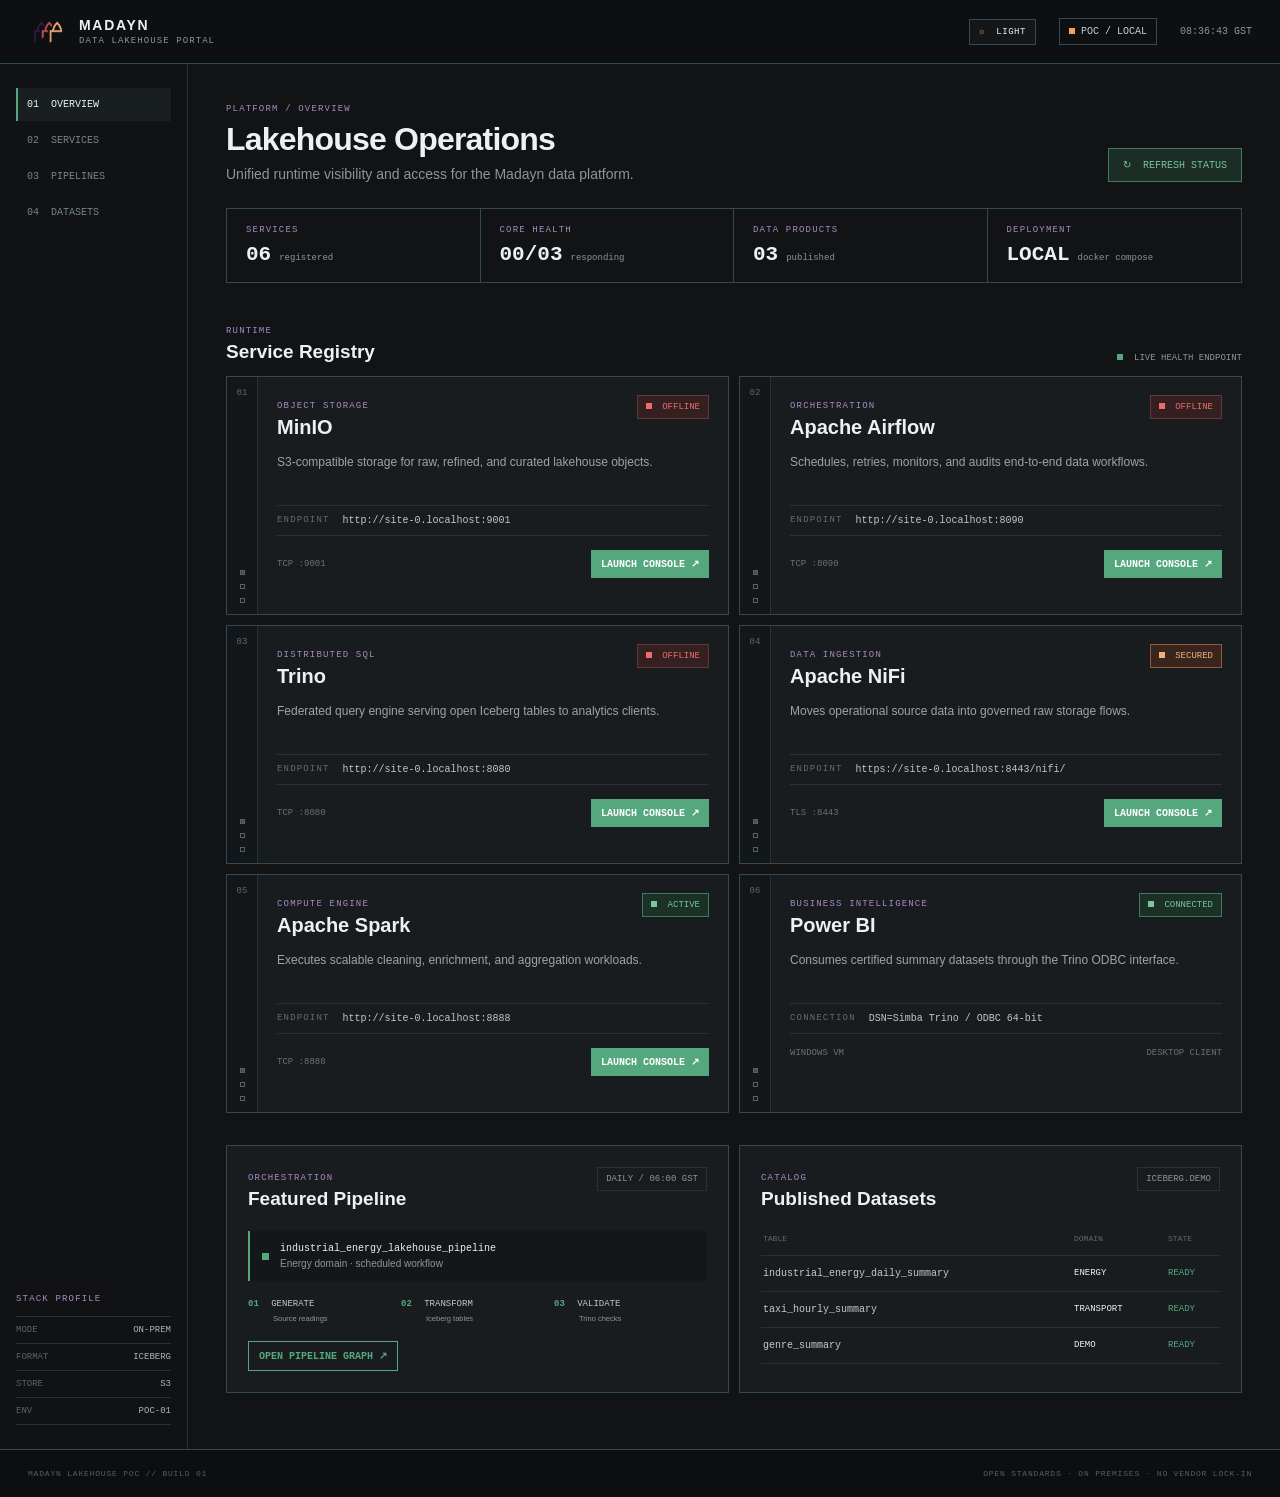
==== platform/portal/src/index.html @ 5eba5522 "lakehouse portal build 01" ====
<!doctype html><html lang="en"><head><meta charset="utf-8"><meta name="viewport" content="width=device-width,initial-scale=1"><title>Madayn Lakehouse // Operations</title><link rel="stylesheet" href="styles.css"></head>
<body><header><a class="brand" href="#"><img src="madayn-logo.png" alt="Madayn logo"><span>MADAYN<small>DATA LAKEHOUSE PORTAL</small></span></a><div class="head-meta"><button id="theme-toggle" class="theme-toggle" type="button" aria-label="Switch to light mode" aria-pressed="false"><span>☼</span> LIGHT</button><span class="env"><i></i> POC / LOCAL</span><time id="clock">--:--:-- GST</time></div></header>
<div class="shell"><aside><nav><a class="selected" href="#overview">01&nbsp; OVERVIEW</a><a href="#services">02&nbsp; SERVICES</a><a href="#pipelines">03&nbsp; PIPELINES</a><a href="#datasets">04&nbsp; DATASETS</a></nav><section><label>STACK PROFILE</label><dl><div><dt>MODE</dt><dd>ON-PREM</dd></div><div><dt>FORMAT</dt><dd>ICEBERG</dd></div><div><dt>STORE</dt><dd>S3</dd></div><div><dt>ENV</dt><dd>POC-01</dd></div></dl></section></aside>
<main><section class="page-head" id="overview"><div><label>PLATFORM / OVERVIEW</label><h1>Lakehouse Operations</h1><p>Unified runtime visibility and access for the Madayn data platform.</p></div><button id="refresh">↻&nbsp; REFRESH STATUS</button></section>
<section class="metrics"><div><label>SERVICES</label><strong>06</strong><small>registered</small></div><div><label>CORE HEALTH</label><strong id="health-count">--/03</strong><small>responding</small></div><div><label>DATA PRODUCTS</label><strong>03</strong><small>published</small></div><div><label>DEPLOYMENT</label><strong>LOCAL</strong><small>docker compose</small></div></section>
<div class="section-head" id="services"><div><label>RUNTIME</label><h2>Service Registry</h2></div><span><i></i> LIVE HEALTH ENDPOINT</span></div>
<section class="services">
<article data-health="minio"><div class="rail">01<i></i><i></i><i></i></div><div class="body"><div class="title"><div><label>OBJECT STORAGE</label><h3>MinIO</h3></div><span class="status checking"><i></i> Checking</span></div><p>S3-compatible storage for raw, refined, and curated lakehouse objects.</p><div class="endpoint"><label>ENDPOINT</label><code data-port="9001" data-protocol="http">resolving...</code></div><footer><span>TCP :9001</span><a data-port="9001" data-protocol="http">Launch Console ↗</a></footer></div></article>
<article data-health="airflow"><div class="rail">02<i></i><i></i><i></i></div><div class="body"><div class="title"><div><label>ORCHESTRATION</label><h3>Apache Airflow</h3></div><span class="status checking"><i></i> Checking</span></div><p>Schedules, retries, monitors, and audits end-to-end data workflows.</p><div class="endpoint"><label>ENDPOINT</label><code data-port="8090" data-protocol="http">resolving...</code></div><footer><span>TCP :8090</span><a data-port="8090" data-protocol="http">Launch Console ↗</a></footer></div></article>
<article data-health="trino"><div class="rail">03<i></i><i></i><i></i></div><div class="body"><div class="title"><div><label>DISTRIBUTED SQL</label><h3>Trino</h3></div><span class="status checking"><i></i> Checking</span></div><p>Federated query engine serving open Iceberg tables to analytics clients.</p><div class="endpoint"><label>ENDPOINT</label><code data-port="8080" data-protocol="http">resolving...</code></div><footer><span>TCP :8080</span><a data-port="8080" data-protocol="http">Launch Console ↗</a></footer></div></article>
<article><div class="rail">04<i></i><i></i><i></i></div><div class="body"><div class="title"><div><label>DATA INGESTION</label><h3>Apache NiFi</h3></div><span class="status secured"><i></i> Secured</span></div><p>Moves operational source data into governed raw storage flows.</p><div class="endpoint"><label>ENDPOINT</label><code data-port="8443" data-protocol="https" data-path="/nifi/">resolving...</code></div><footer><span>TLS :8443</span><a data-port="8443" data-protocol="https" data-path="/nifi/">Launch Console ↗</a></footer></div></article>
<article><div class="rail">05<i></i><i></i><i></i></div><div class="body"><div class="title"><div><label>COMPUTE ENGINE</label><h3>Apache Spark</h3></div><span class="status active"><i></i> Active</span></div><p>Executes scalable cleaning, enrichment, and aggregation workloads.</p><div class="endpoint"><label>ENDPOINT</label><code data-port="8888" data-protocol="http">resolving...</code></div><footer><span>TCP :8888</span><a data-port="8888" data-protocol="http">Launch Console ↗</a></footer></div></article>
<article><div class="rail">06<i></i><i></i><i></i></div><div class="body"><div class="title"><div><label>BUSINESS INTELLIGENCE</label><h3>Power BI</h3></div><span class="status active"><i></i> Connected</span></div><p>Consumes certified summary datasets through the Trino ODBC interface.</p><div class="endpoint"><label>CONNECTION</label><code>DSN=Simba Trino / ODBC 64-bit</code></div><footer><span>WINDOWS VM</span><em>DESKTOP CLIENT</em></footer></div></article>
</section>
<section class="lower"><article class="panel" id="pipelines"><div class="panel-title"><div><label>ORCHESTRATION</label><h2>Featured Pipeline</h2></div><code>DAILY / 06:00 GST</code></div><div class="pipeline"><i></i><span><b>industrial_energy_lakehouse_pipeline</b><small>Energy domain · scheduled workflow</small></span></div><ol><li><b>01</b> GENERATE<small>Source readings</small></li><li><b>02</b> TRANSFORM<small>Iceberg tables</small></li><li><b>03</b> VALIDATE<small>Trino checks</small></li></ol><a class="outline" data-port="8090" data-protocol="http" data-path="/dags/industrial_energy_lakehouse_pipeline/grid">Open Pipeline Graph ↗</a></article>
<article class="panel" id="datasets"><div class="panel-title"><div><label>CATALOG</label><h2>Published Datasets</h2></div><code>ICEBERG.DEMO</code></div><div class="row headings"><span>TABLE</span><span>DOMAIN</span><span>STATE</span></div><div class="row"><code>industrial_energy_daily_summary</code><span>ENERGY</span><b>READY</b></div><div class="row"><code>taxi_hourly_summary</code><span>TRANSPORT</span><b>READY</b></div><div class="row"><code>genre_summary</code><span>DEMO</span><b>READY</b></div></article></section>
</main></div><div class="site-footer"><span>MADAYN LAKEHOUSE POC // BUILD 01</span><span>OPEN STANDARDS · ON PREMISES · NO VENDOR LOCK-IN</span></div><script src="app.js"></script></body></html>
---- platform/portal/src/styles.css ----
:root{--bg:#121315;--panel:#191c1f;--panel2:#141719;--line:#344957;--soft:#283139;--text:#edf1f3;--muted:#8a969d;--green:#32d583;--amber:#f4b740;--blue:#6f9fbe;--red:#ef6a6a;--sans:"Helvetica Neue",Helvetica,Arial,sans-serif;--mono:"SFMono-Regular",Consolas,"Liberation Mono",Menlo,monospace}*{box-sizing:border-box}html{scroll-behavior:smooth}body{margin:0;background:var(--bg);color:var(--text);font:14px var(--sans)}header{height:64px;padding:0 28px;display:flex;align-items:center;justify-content:space-between;background:#0d0f10;border-bottom:1px solid var(--line)}.brand{display:flex;align-items:center;gap:11px;color:var(--text);text-decoration:none;letter-spacing:.12em}.brand>b{width:34px;height:34px;display:grid;place-items:center;background:var(--green);color:#07140d;font:900 18px var(--mono)}.brand span{font-weight:700}.brand small{display:block;margin-top:3px;color:var(--muted);font:9px var(--mono);letter-spacing:.12em}.head-meta{display:flex;align-items:center;gap:23px;color:var(--muted);font:10px var(--mono)}.env{padding:7px 9px;border:1px solid var(--line);color:#c6cdd1}.env i{display:inline-block;width:6px;height:6px;background:var(--amber)}.shell{max-width:1600px;min-height:calc(100vh - 112px);margin:auto;display:grid;grid-template-columns:188px 1fr}aside{padding:24px 16px;display:flex;flex-direction:column;justify-content:space-between;background:#101214;border-right:1px solid var(--soft)}aside nav{display:grid;gap:3px}aside nav a{padding:11px 9px;color:#77858d;border-left:2px solid transparent;text-decoration:none;font:10px var(--mono)}aside nav a:hover,aside nav .selected{background:#191e21;border-left-color:var(--green);color:var(--text)}aside label,label{color:var(--blue);font:9px var(--mono);letter-spacing:.13em}aside dl{margin:12px 0 0;border-top:1px solid var(--soft)}aside dl div{padding:8px 0;display:flex;justify-content:space-between;border-bottom:1px solid var(--soft);font:9px var(--mono)}aside dt{color:#58656d}aside dd{margin:0;color:#abb5ba}main{min-width:0;padding:34px 38px 56px}.page-head{padding-bottom:26px;display:flex;align-items:end;justify-content:space-between;border-bottom:1px solid var(--line)}h1{margin:7px 0 0;font-size:32px;letter-spacing:-.025em}.page-head p{margin:8px 0 0;color:var(--muted)}button{padding:10px 14px;background:#1b2422;border:1px solid #39705d;color:var(--green);font:10px var(--mono);cursor:pointer}.metrics{display:grid;grid-template-columns:repeat(4,1fr);border:1px solid var(--line);border-top:0}.metrics>div{padding:16px 19px;border-right:1px solid var(--line)}.metrics>div:last-child{border:0}.metrics label,.metrics small{display:block}.metrics strong{display:inline-block;margin:8px 8px 0 0;font:600 21px var(--mono)}.metrics small{display:inline;color:var(--muted);font:9px var(--mono)}.section-head{margin:37px 0 13px;display:flex;align-items:end;justify-content:space-between}.section-head h2,.panel h2{margin:5px 0 0;font-size:19px}.section-head>span{color:var(--muted);font:9px var(--mono)}.section-head>span i{display:inline-block;width:6px;height:6px;margin-right:6px;background:var(--green)}.services{display:grid;grid-template-columns:repeat(2,minmax(0,1fr));gap:10px}.services>article{min-height:239px;display:grid;grid-template-columns:31px 1fr;background:var(--panel);border:1px solid var(--line)}.services>article:hover{border-color:#587286;background:#1b1f22}.rail{padding:11px 0;display:flex;flex-direction:column;align-items:center;background:var(--panel2);border-right:1px solid var(--soft);color:#596770;font:9px var(--mono)}.rail i{width:5px;height:5px;margin-top:9px;border:1px solid #52616a}.rail i:first-of-type{margin-top:auto;background:#40515c}.body{min-width:0;padding:18px 19px 14px}.title{display:flex;justify-content:space-between;align-items:start;gap:10px}.title h3{margin:5px 0 0;font-size:20px}.status{flex:none;padding:6px 8px;border:1px solid var(--line);color:var(--muted);font:9px var(--mono);text-transform:uppercase}.status i{display:inline-block;width:6px;height:6px;margin-right:5px;background:currentColor}.status.active{color:var(--green);border-color:#285b45;background:#173328}.status.checking,.status.secured{color:var(--amber);border-color:#645027;background:#332817}.status.offline{color:var(--red);border-color:#633838;background:#342020}.body>p{min-height:38px;margin:14px 0;color:#99a4aa;font-size:12px;line-height:1.55}.endpoint{padding:9px 0;display:flex;gap:13px;border-block:1px solid var(--soft);overflow:hidden}.endpoint label{flex:none;color:#5f6c74}.endpoint code{overflow:hidden;color:#bec7cc;font:10px var(--mono);text-overflow:ellipsis;white-space:nowrap}.body footer{padding-top:14px;display:flex;align-items:center;justify-content:space-between}.body footer>span,.body footer em{color:#65727a;font:9px var(--mono);font-style:normal}.body footer a,.outline{padding:8px 10px;background:var(--green);color:#07150e;text-decoration:none;font:700 10px var(--mono);text-transform:uppercase;cursor:pointer}.body footer a:hover{background:#5ae49f}.lower{margin-top:32px;display:grid;grid-template-columns:1fr 1fr;gap:10px}.panel{padding:21px;background:var(--panel);border:1px solid var(--line)}.panel-title{display:flex;align-items:start;justify-content:space-between}.panel-title>code{padding:6px 8px;border:1px solid var(--soft);color:var(--muted);font:9px var(--mono)}.pipeline{margin-top:21px;padding:12px;display:flex;align-items:center;gap:11px;background:var(--panel2);border-left:2px solid var(--green)}.pipeline>i{width:7px;height:7px;background:var(--green)}.pipeline b,.pipeline small{display:block}.pipeline b{font:10px var(--mono)}.pipeline small{margin-top:4px;color:var(--muted);font-size:10px}.panel ol{padding:18px 0;margin:0;display:grid;grid-template-columns:repeat(3,1fr);list-style:none}.panel li{color:#c0c8cc;font:9px var(--mono)}.panel li>b{margin-right:7px;color:var(--green)}.panel li small{display:block;margin:5px 0 0 25px;color:var(--muted);font-family:var(--sans)}.outline{display:inline-block;background:transparent;border:1px solid #39705d;color:var(--green)}.row{padding:12px 2px;display:grid;grid-template-columns:minmax(0,1fr) 85px 50px;gap:9px;border-bottom:1px solid var(--soft);font:9px var(--mono)}.row.headings{margin-top:12px;color:#5c6870;font-size:8px}.row code{overflow:hidden;color:#c3cbd0;font:10px var(--mono);text-overflow:ellipsis}.row b{color:var(--green);font-weight:500}.site-footer{height:48px;padding:0 28px;display:flex;align-items:center;justify-content:space-between;background:#0c0e0f;border-top:1px solid var(--line);color:#536169;font:8px var(--mono);letter-spacing:.1em}@media(max-width:1000px){.shell{grid-template-columns:1fr}aside{display:none}.services,.lower{grid-template-columns:1fr}main{padding:28px 24px 50px}}@media(max-width:620px){header{padding:0 15px}.head-meta time{display:none}main{padding:24px 13px 40px}.page-head{display:block}.page-head button{margin-top:20px}.metrics{grid-template-columns:repeat(2,1fr)}.metrics>div:nth-child(2){border-right:0}.services>article{grid-template-columns:23px 1fr}.body{padding:15px 12px}.title{display:block}.status{display:inline-block;margin-top:9px}.lower{margin-top:20px}.panel ol{grid-template-columns:1fr;gap:14px}.site-footer{height:auto;padding:17px;display:grid;gap:7px}}
.theme-toggle{padding:7px 9px;background:var(--panel2);border:1px solid var(--line);color:var(--text);font:9px var(--mono);letter-spacing:.06em}.theme-toggle:hover{background:var(--soft)}.theme-toggle span{margin-right:5px;color:var(--amber)}
:root[data-theme="light"]{--bg:#e9edf0;--panel:#fff;--panel2:#f3f5f6;--line:#8ba0ad;--soft:#cbd4d9;--text:#172027;--muted:#566670;--green:#087a4d;--amber:#9a6200;--blue:#326b91;--red:#b4232d;color-scheme:light}:root[data-theme="dark"]{color-scheme:dark}
:root[data-theme="light"] header{background:#f8fafb}:root[data-theme="light"] aside{background:#e1e6e9}:root[data-theme="light"] .site-footer{background:#d9e0e4;color:#52636d}:root[data-theme="light"] aside nav a:hover,:root[data-theme="light"] aside nav .selected{background:#d3dce1}:root[data-theme="light"] .status.active{background:#d8eee3;border-color:#087a4d}:root[data-theme="light"] .status.checking,:root[data-theme="light"] .status.secured{background:#f7e9ca;border-color:#9a6200}:root[data-theme="light"] .status.offline{background:#f5dddd;border-color:#b4232d}:root[data-theme="light"] .body footer a{color:#fff}:root[data-theme="light"] .brand>b{color:#fff}:root[data-theme="light"] .env{color:var(--text)}
:root[data-theme="light"] .services>article:hover{background:#f4f7f8;border-color:#52758c}
:root[data-theme="light"] .services>article:hover .rail{background:#e8edef}
:root[data-theme="light"] .rail{background:#f3f5f6;color:#536773}
:root[data-theme="light"] .rail i{border-color:#6d818d}
:root[data-theme="light"] .rail i:first-of-type{background:#587180}
:root[data-theme="light"] .body>p{color:#5e6d76}
:root[data-theme="light"] .endpoint code{color:#384b56}
:root[data-theme="light"] .body footer>span,:root[data-theme="light"] .body footer em{color:#536773}
:root[data-theme="light"] button:not(.theme-toggle){background:#e1eee8;color:#086c46;border-color:#087a4d}
:root[data-theme="light"] button:not(.theme-toggle):hover{background:#cde4d8}
:root[data-theme="light"] .theme-toggle{background:#fff}
:root[data-theme="light"] .theme-toggle:hover{background:#e4eaed}
:root[data-theme="light"] aside nav a{color:#566a75}
:root[data-theme="light"] .pipeline{background:#f3f5f6}
:root[data-theme="light"] .pipeline b,:root[data-theme="light"] .row code{color:#243640}
:root[data-theme="light"] .outline{background:transparent;color:#087a4d}

/* Madayn brand system: aubergine, rose, and apricot from the official mark. */
:root{--green:#55a77d;--amber:#efa165;--blue:#a98ac5}
:root[data-theme="light"]{--green:#287a55;--amber:#b85f2f;--blue:#5a3778}
.brand img{width:40px;height:40px;display:block;object-fit:contain}
.brand>b{display:none}
.env i{background:var(--amber)}
.theme-toggle span{color:var(--amber)}
aside nav a:hover,aside nav .selected{border-left-color:var(--green)}
.section-head>span i,.pipeline>i{background:var(--green)}
.pipeline{border-left-color:var(--green)}
.body footer a{background:var(--green);color:#fff}
.body footer a:hover{background:#68b68d}
.outline{border-color:var(--green);color:var(--green)}
.status.active{color:#77c69c;background:#1b3027;border-color:#3f795e}
.status.checking,.status.secured{color:#f3ae7d;background:#38261e;border-color:#925b38}
button:not(.theme-toggle){background:#1c2d26;color:#77c69c;border-color:#3f795e}
button:not(.theme-toggle):hover{background:#253c32}
:root[data-theme="light"] .status.active{color:#246b4b;background:#dcece4;border-color:#3d8462}
:root[data-theme="light"] .status.checking,:root[data-theme="light"] .status.secured{color:#93491f;background:#fae3d3;border-color:#c66c38}
:root[data-theme="light"] button:not(.theme-toggle){background:#deebe4;color:#246b4b;border-color:#3d8462}
:root[data-theme="light"] button:not(.theme-toggle):hover{background:#cce1d5}
:root[data-theme="light"] .outline{background:transparent;color:#246b4b;border-color:#3d8462}
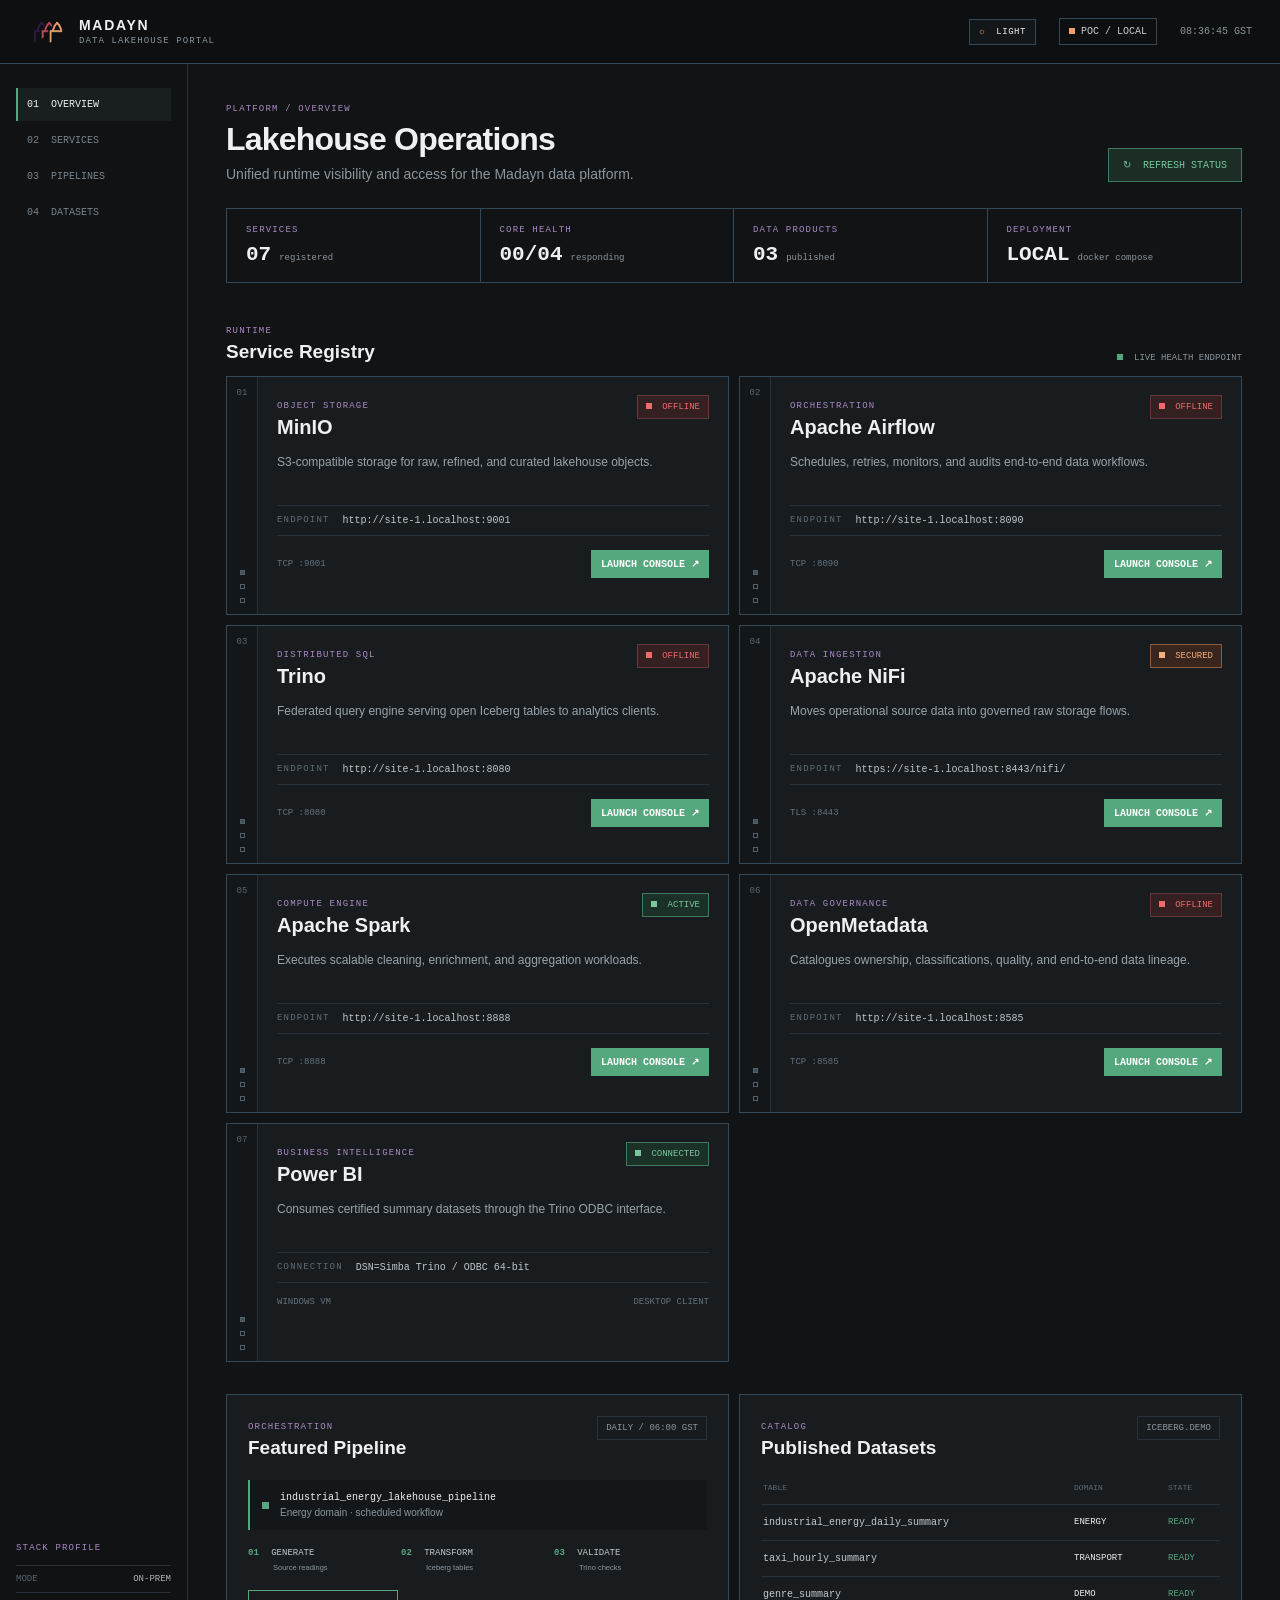
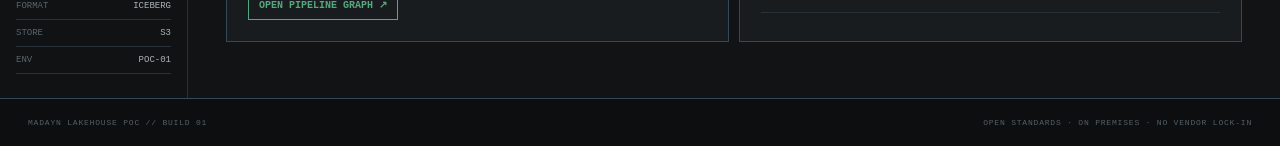
==== commit b82eed52: "add OpenMetadata governance integration" ====
--- a/platform/portal/src/index.html
+++ b/platform/portal/src/index.html
@@ -2,7 +2,7 @@
 <body><header><a class="brand" href="#"><img src="madayn-logo.png" alt="Madayn logo"><span>MADAYN<small>DATA LAKEHOUSE PORTAL</small></span></a><div class="head-meta"><button id="theme-toggle" class="theme-toggle" type="button" aria-label="Switch to light mode" aria-pressed="false"><span>☼</span> LIGHT</button><span class="env"><i></i> POC / LOCAL</span><time id="clock">--:--:-- GST</time></div></header>
 <div class="shell"><aside><nav><a class="selected" href="#overview">01&nbsp; OVERVIEW</a><a href="#services">02&nbsp; SERVICES</a><a href="#pipelines">03&nbsp; PIPELINES</a><a href="#datasets">04&nbsp; DATASETS</a></nav><section><label>STACK PROFILE</label><dl><div><dt>MODE</dt><dd>ON-PREM</dd></div><div><dt>FORMAT</dt><dd>ICEBERG</dd></div><div><dt>STORE</dt><dd>S3</dd></div><div><dt>ENV</dt><dd>POC-01</dd></div></dl></section></aside>
 <main><section class="page-head" id="overview"><div><label>PLATFORM / OVERVIEW</label><h1>Lakehouse Operations</h1><p>Unified runtime visibility and access for the Madayn data platform.</p></div><button id="refresh">↻&nbsp; REFRESH STATUS</button></section>
-<section class="metrics"><div><label>SERVICES</label><strong>06</strong><small>registered</small></div><div><label>CORE HEALTH</label><strong id="health-count">--/03</strong><small>responding</small></div><div><label>DATA PRODUCTS</label><strong>03</strong><small>published</small></div><div><label>DEPLOYMENT</label><strong>LOCAL</strong><small>docker compose</small></div></section>
+<section class="metrics"><div><label>SERVICES</label><strong>07</strong><small>registered</small></div><div><label>CORE HEALTH</label><strong id="health-count">--/04</strong><small>responding</small></div><div><label>DATA PRODUCTS</label><strong>03</strong><small>published</small></div><div><label>DEPLOYMENT</label><strong>LOCAL</strong><small>docker compose</small></div></section>
 <div class="section-head" id="services"><div><label>RUNTIME</label><h2>Service Registry</h2></div><span><i></i> LIVE HEALTH ENDPOINT</span></div>
 <section class="services">
 <article data-health="minio"><div class="rail">01<i></i><i></i><i></i></div><div class="body"><div class="title"><div><label>OBJECT STORAGE</label><h3>MinIO</h3></div><span class="status checking"><i></i> Checking</span></div><p>S3-compatible storage for raw, refined, and curated lakehouse objects.</p><div class="endpoint"><label>ENDPOINT</label><code data-port="9001" data-protocol="http">resolving...</code></div><footer><span>TCP :9001</span><a data-port="9001" data-protocol="http">Launch Console ↗</a></footer></div></article>
@@ -10,7 +10,8 @@
 <article data-health="trino"><div class="rail">03<i></i><i></i><i></i></div><div class="body"><div class="title"><div><label>DISTRIBUTED SQL</label><h3>Trino</h3></div><span class="status checking"><i></i> Checking</span></div><p>Federated query engine serving open Iceberg tables to analytics clients.</p><div class="endpoint"><label>ENDPOINT</label><code data-port="8080" data-protocol="http">resolving...</code></div><footer><span>TCP :8080</span><a data-port="8080" data-protocol="http">Launch Console ↗</a></footer></div></article>
 <article><div class="rail">04<i></i><i></i><i></i></div><div class="body"><div class="title"><div><label>DATA INGESTION</label><h3>Apache NiFi</h3></div><span class="status secured"><i></i> Secured</span></div><p>Moves operational source data into governed raw storage flows.</p><div class="endpoint"><label>ENDPOINT</label><code data-port="8443" data-protocol="https" data-path="/nifi/">resolving...</code></div><footer><span>TLS :8443</span><a data-port="8443" data-protocol="https" data-path="/nifi/">Launch Console ↗</a></footer></div></article>
 <article><div class="rail">05<i></i><i></i><i></i></div><div class="body"><div class="title"><div><label>COMPUTE ENGINE</label><h3>Apache Spark</h3></div><span class="status active"><i></i> Active</span></div><p>Executes scalable cleaning, enrichment, and aggregation workloads.</p><div class="endpoint"><label>ENDPOINT</label><code data-port="8888" data-protocol="http">resolving...</code></div><footer><span>TCP :8888</span><a data-port="8888" data-protocol="http">Launch Console ↗</a></footer></div></article>
-<article><div class="rail">06<i></i><i></i><i></i></div><div class="body"><div class="title"><div><label>BUSINESS INTELLIGENCE</label><h3>Power BI</h3></div><span class="status active"><i></i> Connected</span></div><p>Consumes certified summary datasets through the Trino ODBC interface.</p><div class="endpoint"><label>CONNECTION</label><code>DSN=Simba Trino / ODBC 64-bit</code></div><footer><span>WINDOWS VM</span><em>DESKTOP CLIENT</em></footer></div></article>
+<article data-health="openmetadata"><div class="rail">06<i></i><i></i><i></i></div><div class="body"><div class="title"><div><label>DATA GOVERNANCE</label><h3>OpenMetadata</h3></div><span class="status checking"><i></i> Checking</span></div><p>Catalogues ownership, classifications, quality, and end-to-end data lineage.</p><div class="endpoint"><label>ENDPOINT</label><code data-port="8585" data-protocol="http">resolving...</code></div><footer><span>TCP :8585</span><a data-port="8585" data-protocol="http">Launch Console ↗</a></footer></div></article>
+<article><div class="rail">07<i></i><i></i><i></i></div><div class="body"><div class="title"><div><label>BUSINESS INTELLIGENCE</label><h3>Power BI</h3></div><span class="status active"><i></i> Connected</span></div><p>Consumes certified summary datasets through the Trino ODBC interface.</p><div class="endpoint"><label>CONNECTION</label><code>DSN=Simba Trino / ODBC 64-bit</code></div><footer><span>WINDOWS VM</span><em>DESKTOP CLIENT</em></footer></div></article>
 </section>
 <section class="lower"><article class="panel" id="pipelines"><div class="panel-title"><div><label>ORCHESTRATION</label><h2>Featured Pipeline</h2></div><code>DAILY / 06:00 GST</code></div><div class="pipeline"><i></i><span><b>industrial_energy_lakehouse_pipeline</b><small>Energy domain · scheduled workflow</small></span></div><ol><li><b>01</b> GENERATE<small>Source readings</small></li><li><b>02</b> TRANSFORM<small>Iceberg tables</small></li><li><b>03</b> VALIDATE<small>Trino checks</small></li></ol><a class="outline" data-port="8090" data-protocol="http" data-path="/dags/industrial_energy_lakehouse_pipeline/grid">Open Pipeline Graph ↗</a></article>
 <article class="panel" id="datasets"><div class="panel-title"><div><label>CATALOG</label><h2>Published Datasets</h2></div><code>ICEBERG.DEMO</code></div><div class="row headings"><span>TABLE</span><span>DOMAIN</span><span>STATE</span></div><div class="row"><code>industrial_energy_daily_summary</code><span>ENERGY</span><b>READY</b></div><div class="row"><code>taxi_hourly_summary</code><span>TRANSPORT</span><b>READY</b></div><div class="row"><code>genre_summary</code><span>DEMO</span><b>READY</b></div></article></section>
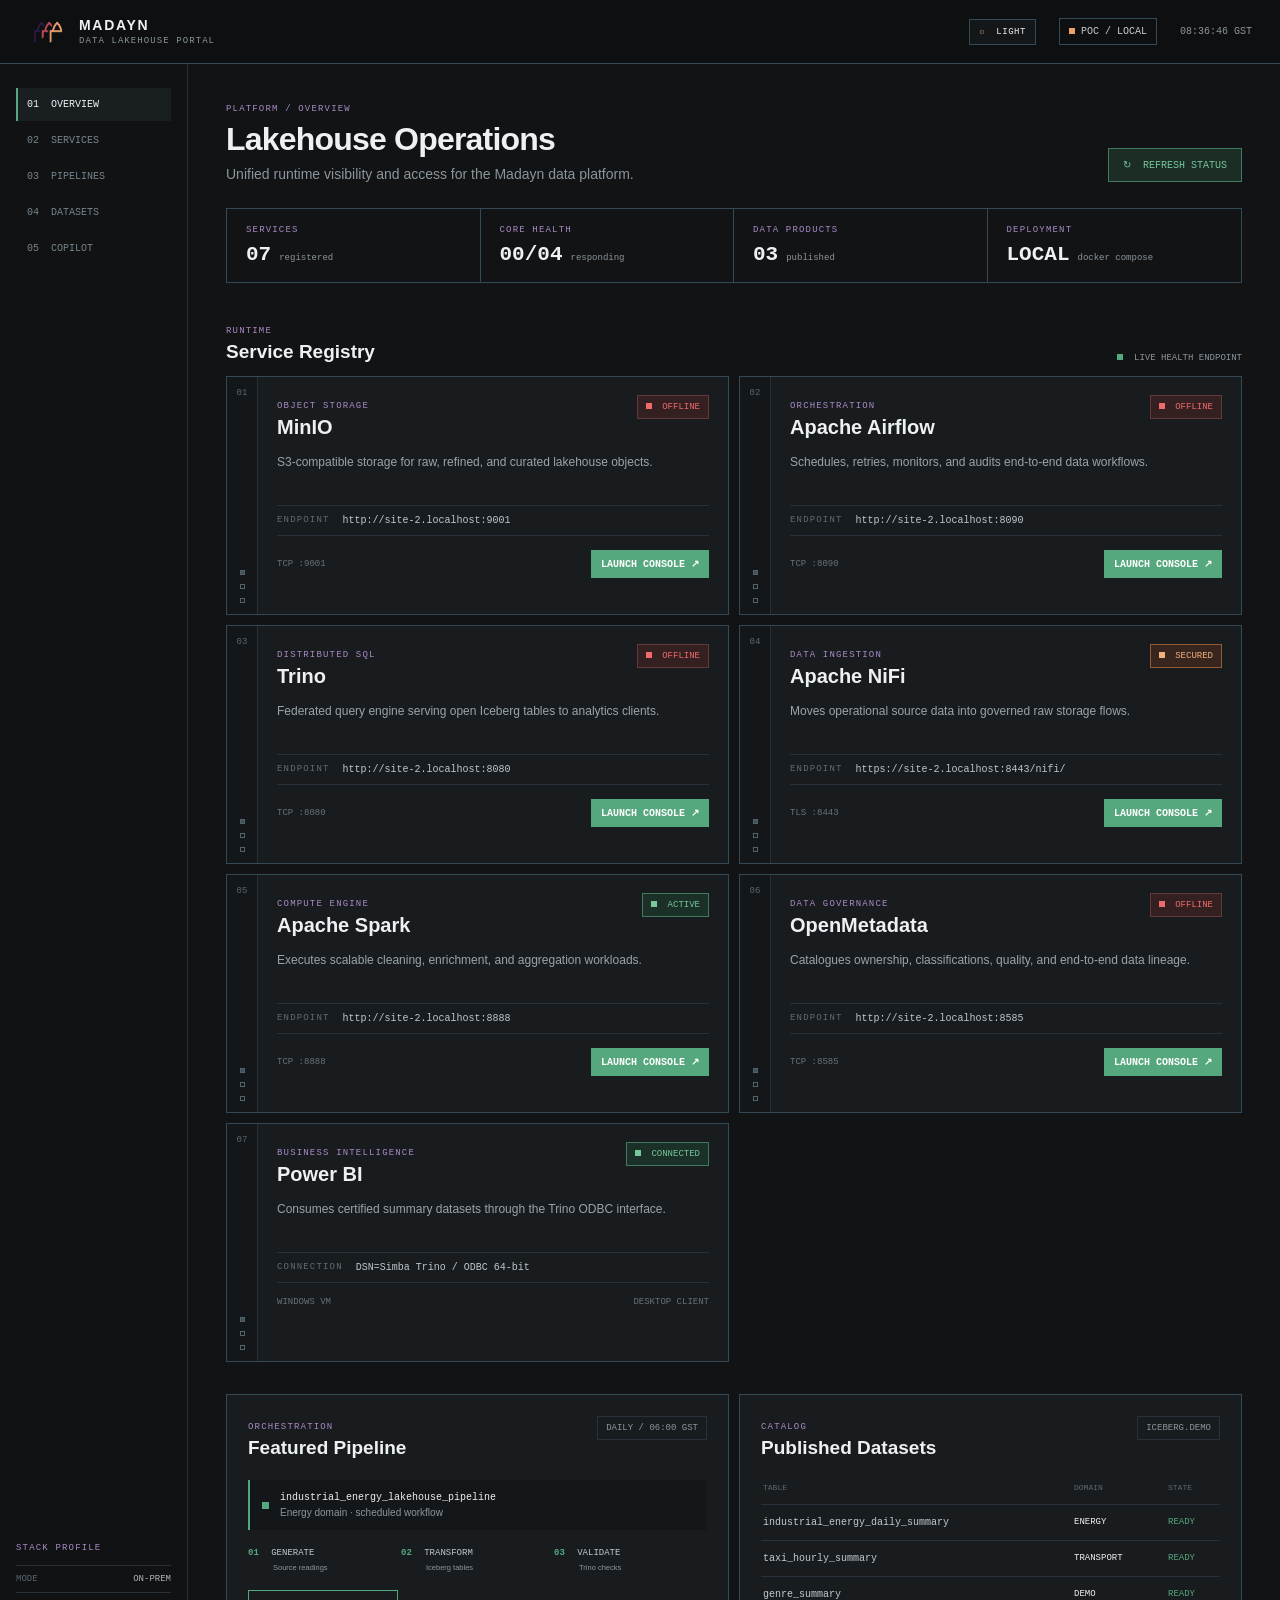
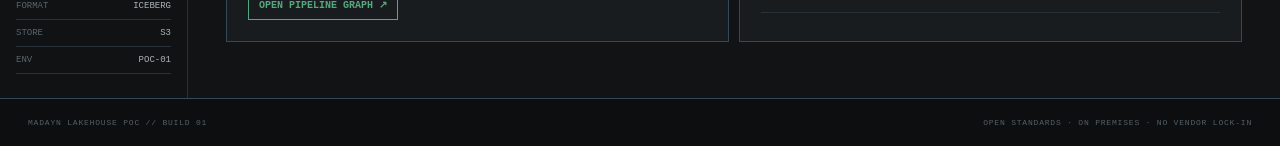
==== commit eb721fa5: "page for copilot" ====
--- a/platform/portal/src/index.html
+++ b/platform/portal/src/index.html
@@ -1,6 +1,6 @@
 <!doctype html><html lang="en"><head><meta charset="utf-8"><meta name="viewport" content="width=device-width,initial-scale=1"><title>Madayn Lakehouse // Operations</title><link rel="stylesheet" href="styles.css"></head>
 <body><header><a class="brand" href="#"><img src="madayn-logo.png" alt="Madayn logo"><span>MADAYN<small>DATA LAKEHOUSE PORTAL</small></span></a><div class="head-meta"><button id="theme-toggle" class="theme-toggle" type="button" aria-label="Switch to light mode" aria-pressed="false"><span>☼</span> LIGHT</button><span class="env"><i></i> POC / LOCAL</span><time id="clock">--:--:-- GST</time></div></header>
-<div class="shell"><aside><nav><a class="selected" href="#overview">01&nbsp; OVERVIEW</a><a href="#services">02&nbsp; SERVICES</a><a href="#pipelines">03&nbsp; PIPELINES</a><a href="#datasets">04&nbsp; DATASETS</a></nav><section><label>STACK PROFILE</label><dl><div><dt>MODE</dt><dd>ON-PREM</dd></div><div><dt>FORMAT</dt><dd>ICEBERG</dd></div><div><dt>STORE</dt><dd>S3</dd></div><div><dt>ENV</dt><dd>POC-01</dd></div></dl></section></aside>
+<div class="shell"><aside><nav><a class="selected" href="#overview">01&nbsp; OVERVIEW</a><a href="#services">02&nbsp; SERVICES</a><a href="#pipelines">03&nbsp; PIPELINES</a><a href="#datasets">04&nbsp; DATASETS</a><a href="copilot.html">05&nbsp; COPILOT</a></nav><section><label>STACK PROFILE</label><dl><div><dt>MODE</dt><dd>ON-PREM</dd></div><div><dt>FORMAT</dt><dd>ICEBERG</dd></div><div><dt>STORE</dt><dd>S3</dd></div><div><dt>ENV</dt><dd>POC-01</dd></div></dl></section></aside>
 <main><section class="page-head" id="overview"><div><label>PLATFORM / OVERVIEW</label><h1>Lakehouse Operations</h1><p>Unified runtime visibility and access for the Madayn data platform.</p></div><button id="refresh">↻&nbsp; REFRESH STATUS</button></section>
 <section class="metrics"><div><label>SERVICES</label><strong>07</strong><small>registered</small></div><div><label>CORE HEALTH</label><strong id="health-count">--/04</strong><small>responding</small></div><div><label>DATA PRODUCTS</label><strong>03</strong><small>published</small></div><div><label>DEPLOYMENT</label><strong>LOCAL</strong><small>docker compose</small></div></section>
 <div class="section-head" id="services"><div><label>RUNTIME</label><h2>Service Registry</h2></div><span><i></i> LIVE HEALTH ENDPOINT</span></div>
--- a/platform/portal/src/styles.css
+++ b/platform/portal/src/styles.css
@@ -41,3 +41,7 @@
 :root[data-theme="light"] button:not(.theme-toggle){background:#deebe4;color:#246b4b;border-color:#3d8462}
 :root[data-theme="light"] button:not(.theme-toggle):hover{background:#cce1d5}
 :root[data-theme="light"] .outline{background:transparent;color:#246b4b;border-color:#3d8462}
+
+/* Operations Copilot */
+.readonly-badge{padding:8px 10px;border:1px solid #3f795e;color:#77c69c;font:9px var(--mono);letter-spacing:.09em}.readonly-badge i{display:inline-block;width:6px;height:6px;margin-right:7px;background:currentColor}.copilot-layout{margin-top:22px;display:grid;grid-template-columns:minmax(330px,.78fr) minmax(420px,1.22fr);gap:12px;align-items:start}.copilot-query{position:sticky;top:18px}.copilot-query form{margin-top:23px}.copilot-query textarea{width:100%;min-height:122px;margin:8px 0 15px;padding:14px;resize:vertical;background:var(--panel2);border:1px solid var(--line);color:var(--text);font:14px/1.55 var(--sans);outline:none}.copilot-query textarea:focus,.copilot-query select:focus,.copilot-query input:focus{border-color:var(--green);box-shadow:0 0 0 1px var(--green)}.filter-grid{display:grid;grid-template-columns:1fr 1fr;gap:12px}.filter-grid>div{display:grid;gap:7px}.filter-grid select,.filter-grid input{width:100%;min-width:0;padding:10px;background:var(--panel2);border:1px solid var(--soft);color:var(--text);font:10px var(--mono);color-scheme:dark}.ask-button{width:100%;margin-top:16px;padding:13px}.ask-button:disabled{opacity:.55;cursor:wait}.suggestions{margin-top:24px;padding-top:18px;border-top:1px solid var(--soft)}#suggested-questions{margin-top:10px;display:grid;gap:6px}#suggested-questions button{padding:9px 10px;text-align:left;background:transparent;border-color:var(--soft);color:var(--muted);font:10px/1.4 var(--mono)}#suggested-questions button:hover{border-color:var(--green);color:var(--text)}.result-column{display:grid;gap:12px}.answer-panel{min-height:360px}.empty-state,.loading-state{display:grid;place-items:center;text-align:center}.empty-state>div,.loading-state>div{max-width:350px}.empty-icon{display:inline-grid;width:48px;height:48px;place-items:center;border:1px solid var(--line);color:var(--green);font-size:21px}.empty-state h2,.loading-state h2{margin:16px 0 7px}.empty-state p,.loading-state p,.error-help{color:var(--muted);line-height:1.5}.loader{display:inline-block;width:34px;height:34px;border:2px solid var(--soft);border-top-color:var(--green);border-radius:50%;animation:spin .8s linear infinite}@keyframes spin{to{transform:rotate(360deg)}}.answer-meta{margin-bottom:25px;display:flex;justify-content:space-between;gap:10px}.classification,.confidence{padding:6px 8px;border:1px solid var(--line);font:9px var(--mono);text-transform:uppercase}.classification{color:var(--blue)}.confidence i{display:inline-block;width:6px;height:6px;margin-right:6px;background:currentColor}.confidence.high{color:var(--green)}.confidence.medium{color:var(--amber)}.confidence.low{color:var(--red)}.answer-copy{margin-top:9px;color:var(--text);font-size:17px;line-height:1.6;white-space:pre-line}.answer-section{margin-top:24px;padding-top:18px;border-top:1px solid var(--soft)}.answer-section ul,.answer-section ol{margin:10px 0 0;padding-left:20px;color:#b7c0c5;line-height:1.6}.checks{padding:0!important;list-style:none}.checks li{padding:9px 0;display:flex;align-items:start;justify-content:space-between;gap:14px;border-bottom:1px solid var(--soft)}.copy-check{flex:none;padding:5px 7px;font-size:8px}.evidence-warning{margin-bottom:22px;padding:12px;border:1px solid #633838;background:#342020;color:var(--red)}.evidence-warning b,.evidence-warning span{display:block}.evidence-warning b{font:10px var(--mono)}.evidence-warning span{margin-top:6px;color:#d9a3a3;font-size:11px}.citation{border-bottom:1px solid var(--soft)}.citation:first-of-type{margin-top:14px;border-top:1px solid var(--soft)}.citation summary{padding:14px 2px;display:flex;align-items:center;justify-content:space-between;gap:15px;cursor:pointer;list-style:none}.citation summary::-webkit-details-marker{display:none}.citation summary>span{display:flex;align-items:center;gap:12px}.citation summary b{color:var(--green);font:10px var(--mono)}.citation summary strong,.citation summary small{display:block}.citation summary strong{font-size:12px}.citation summary small{margin-top:5px;color:var(--muted);font:9px var(--mono);text-transform:uppercase}.citation summary em{color:var(--muted);font:8px var(--mono);font-style:normal}.citation[open] summary em{color:var(--green)}.citation-body{padding:4px 14px 18px 32px}.citation-body blockquote{max-height:230px;margin:8px 0 16px;padding:12px;overflow:auto;background:var(--panel2);border-left:2px solid var(--blue);color:#aeb9bf;font:10px/1.65 var(--mono);white-space:pre-wrap}.citation-body code{display:block;margin-top:7px;padding:9px;background:var(--panel2);color:var(--blue);font:9px var(--mono);overflow-wrap:anywhere}:root[data-theme="light"] .filter-grid select,:root[data-theme="light"] .filter-grid input{color-scheme:light}:root[data-theme="light"] .answer-section ul,:root[data-theme="light"] .answer-section ol{color:#40515b}:root[data-theme="light"] .evidence-warning{background:#f5dddd;color:#a91d28}:root[data-theme="light"] .evidence-warning span{color:#7e3036}:root[data-theme="light"] .citation-body blockquote{color:#40515b}
+@media(max-width:1100px){.copilot-layout{grid-template-columns:1fr}.copilot-query{position:static}}@media(max-width:620px){.filter-grid{grid-template-columns:1fr}.answer-meta{align-items:flex-start;flex-direction:column}.readonly-badge{display:none}.citation summary em{display:none}.citation-body{padding-left:12px}}
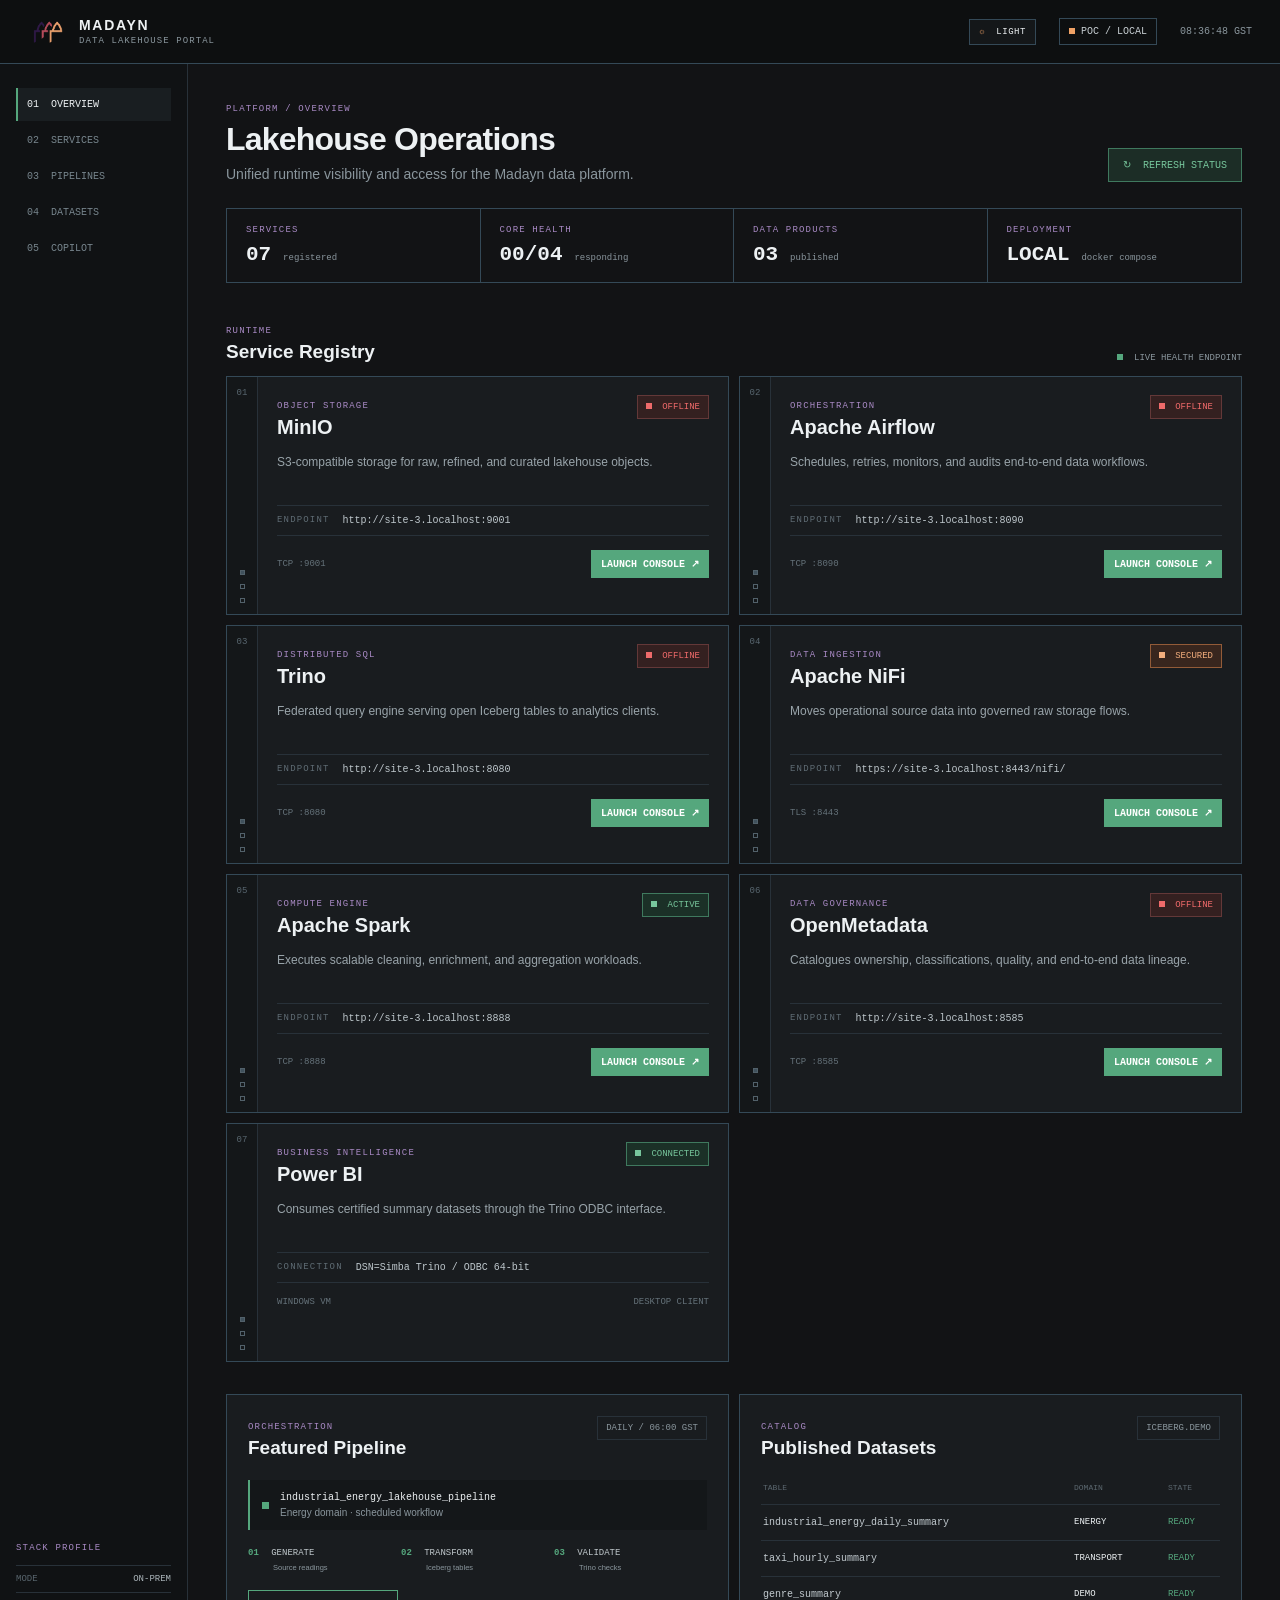
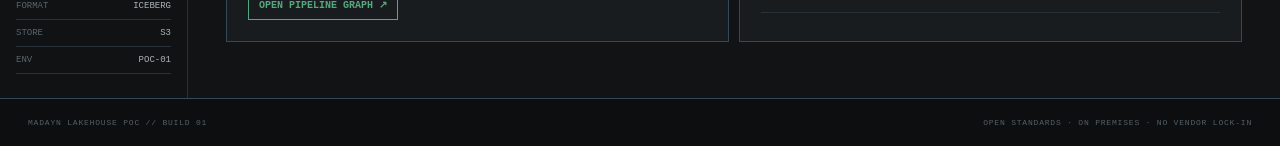
==== commit fc147ad8: "cleanup" ====
--- a/platform/portal/src/index.html
+++ b/platform/portal/src/index.html
@@ -1,18 +1,339 @@
-<!doctype html><html lang="en"><head><meta charset="utf-8"><meta name="viewport" content="width=device-width,initial-scale=1"><title>Madayn Lakehouse // Operations</title><link rel="stylesheet" href="styles.css"></head>
-<body><header><a class="brand" href="#"><img src="madayn-logo.png" alt="Madayn logo"><span>MADAYN<small>DATA LAKEHOUSE PORTAL</small></span></a><div class="head-meta"><button id="theme-toggle" class="theme-toggle" type="button" aria-label="Switch to light mode" aria-pressed="false"><span>☼</span> LIGHT</button><span class="env"><i></i> POC / LOCAL</span><time id="clock">--:--:-- GST</time></div></header>
-<div class="shell"><aside><nav><a class="selected" href="#overview">01&nbsp; OVERVIEW</a><a href="#services">02&nbsp; SERVICES</a><a href="#pipelines">03&nbsp; PIPELINES</a><a href="#datasets">04&nbsp; DATASETS</a><a href="copilot.html">05&nbsp; COPILOT</a></nav><section><label>STACK PROFILE</label><dl><div><dt>MODE</dt><dd>ON-PREM</dd></div><div><dt>FORMAT</dt><dd>ICEBERG</dd></div><div><dt>STORE</dt><dd>S3</dd></div><div><dt>ENV</dt><dd>POC-01</dd></div></dl></section></aside>
-<main><section class="page-head" id="overview"><div><label>PLATFORM / OVERVIEW</label><h1>Lakehouse Operations</h1><p>Unified runtime visibility and access for the Madayn data platform.</p></div><button id="refresh">↻&nbsp; REFRESH STATUS</button></section>
-<section class="metrics"><div><label>SERVICES</label><strong>07</strong><small>registered</small></div><div><label>CORE HEALTH</label><strong id="health-count">--/04</strong><small>responding</small></div><div><label>DATA PRODUCTS</label><strong>03</strong><small>published</small></div><div><label>DEPLOYMENT</label><strong>LOCAL</strong><small>docker compose</small></div></section>
-<div class="section-head" id="services"><div><label>RUNTIME</label><h2>Service Registry</h2></div><span><i></i> LIVE HEALTH ENDPOINT</span></div>
-<section class="services">
-<article data-health="minio"><div class="rail">01<i></i><i></i><i></i></div><div class="body"><div class="title"><div><label>OBJECT STORAGE</label><h3>MinIO</h3></div><span class="status checking"><i></i> Checking</span></div><p>S3-compatible storage for raw, refined, and curated lakehouse objects.</p><div class="endpoint"><label>ENDPOINT</label><code data-port="9001" data-protocol="http">resolving...</code></div><footer><span>TCP :9001</span><a data-port="9001" data-protocol="http">Launch Console ↗</a></footer></div></article>
-<article data-health="airflow"><div class="rail">02<i></i><i></i><i></i></div><div class="body"><div class="title"><div><label>ORCHESTRATION</label><h3>Apache Airflow</h3></div><span class="status checking"><i></i> Checking</span></div><p>Schedules, retries, monitors, and audits end-to-end data workflows.</p><div class="endpoint"><label>ENDPOINT</label><code data-port="8090" data-protocol="http">resolving...</code></div><footer><span>TCP :8090</span><a data-port="8090" data-protocol="http">Launch Console ↗</a></footer></div></article>
-<article data-health="trino"><div class="rail">03<i></i><i></i><i></i></div><div class="body"><div class="title"><div><label>DISTRIBUTED SQL</label><h3>Trino</h3></div><span class="status checking"><i></i> Checking</span></div><p>Federated query engine serving open Iceberg tables to analytics clients.</p><div class="endpoint"><label>ENDPOINT</label><code data-port="8080" data-protocol="http">resolving...</code></div><footer><span>TCP :8080</span><a data-port="8080" data-protocol="http">Launch Console ↗</a></footer></div></article>
-<article><div class="rail">04<i></i><i></i><i></i></div><div class="body"><div class="title"><div><label>DATA INGESTION</label><h3>Apache NiFi</h3></div><span class="status secured"><i></i> Secured</span></div><p>Moves operational source data into governed raw storage flows.</p><div class="endpoint"><label>ENDPOINT</label><code data-port="8443" data-protocol="https" data-path="/nifi/">resolving...</code></div><footer><span>TLS :8443</span><a data-port="8443" data-protocol="https" data-path="/nifi/">Launch Console ↗</a></footer></div></article>
-<article><div class="rail">05<i></i><i></i><i></i></div><div class="body"><div class="title"><div><label>COMPUTE ENGINE</label><h3>Apache Spark</h3></div><span class="status active"><i></i> Active</span></div><p>Executes scalable cleaning, enrichment, and aggregation workloads.</p><div class="endpoint"><label>ENDPOINT</label><code data-port="8888" data-protocol="http">resolving...</code></div><footer><span>TCP :8888</span><a data-port="8888" data-protocol="http">Launch Console ↗</a></footer></div></article>
-<article data-health="openmetadata"><div class="rail">06<i></i><i></i><i></i></div><div class="body"><div class="title"><div><label>DATA GOVERNANCE</label><h3>OpenMetadata</h3></div><span class="status checking"><i></i> Checking</span></div><p>Catalogues ownership, classifications, quality, and end-to-end data lineage.</p><div class="endpoint"><label>ENDPOINT</label><code data-port="8585" data-protocol="http">resolving...</code></div><footer><span>TCP :8585</span><a data-port="8585" data-protocol="http">Launch Console ↗</a></footer></div></article>
-<article><div class="rail">07<i></i><i></i><i></i></div><div class="body"><div class="title"><div><label>BUSINESS INTELLIGENCE</label><h3>Power BI</h3></div><span class="status active"><i></i> Connected</span></div><p>Consumes certified summary datasets through the Trino ODBC interface.</p><div class="endpoint"><label>CONNECTION</label><code>DSN=Simba Trino / ODBC 64-bit</code></div><footer><span>WINDOWS VM</span><em>DESKTOP CLIENT</em></footer></div></article>
-</section>
-<section class="lower"><article class="panel" id="pipelines"><div class="panel-title"><div><label>ORCHESTRATION</label><h2>Featured Pipeline</h2></div><code>DAILY / 06:00 GST</code></div><div class="pipeline"><i></i><span><b>industrial_energy_lakehouse_pipeline</b><small>Energy domain · scheduled workflow</small></span></div><ol><li><b>01</b> GENERATE<small>Source readings</small></li><li><b>02</b> TRANSFORM<small>Iceberg tables</small></li><li><b>03</b> VALIDATE<small>Trino checks</small></li></ol><a class="outline" data-port="8090" data-protocol="http" data-path="/dags/industrial_energy_lakehouse_pipeline/grid">Open Pipeline Graph ↗</a></article>
-<article class="panel" id="datasets"><div class="panel-title"><div><label>CATALOG</label><h2>Published Datasets</h2></div><code>ICEBERG.DEMO</code></div><div class="row headings"><span>TABLE</span><span>DOMAIN</span><span>STATE</span></div><div class="row"><code>industrial_energy_daily_summary</code><span>ENERGY</span><b>READY</b></div><div class="row"><code>taxi_hourly_summary</code><span>TRANSPORT</span><b>READY</b></div><div class="row"><code>genre_summary</code><span>DEMO</span><b>READY</b></div></article></section>
-</main></div><div class="site-footer"><span>MADAYN LAKEHOUSE POC // BUILD 01</span><span>OPEN STANDARDS · ON PREMISES · NO VENDOR LOCK-IN</span></div><script src="app.js"></script></body></html>
+<!doctype html>
+<html lang="en">
+  <head>
+    <meta charset="utf-8">
+    <meta name="viewport" content="width=device-width,initial-scale=1">
+    <title>Madayn Lakehouse // Operations</title>
+    <link rel="stylesheet" href="styles.css">
+  </head>
+  <body>
+    <header>
+      <a class="brand" href="#">
+        <img src="madayn-logo.png" alt="Madayn logo">
+        <span>MADAYN<small>DATA LAKEHOUSE PORTAL</small>
+        </span>
+      </a>
+      <div class="head-meta">
+        <button id="theme-toggle" class="theme-toggle" type="button" aria-label="Switch to light mode" aria-pressed="false">
+          <span>☼</span> LIGHT</button>
+        <span class="env">
+          <i></i> POC / LOCAL</span>
+        <time id="clock">--:--:-- GST</time>
+      </div>
+    </header>
+    <div class="shell">
+      <aside>
+        <nav>
+          <a class="selected" href="#overview">01&nbsp; OVERVIEW</a>
+          <a href="#services">02&nbsp; SERVICES</a>
+          <a href="#pipelines">03&nbsp; PIPELINES</a>
+          <a href="#datasets">04&nbsp; DATASETS</a>
+          <a href="copilot.html">05&nbsp; COPILOT</a>
+        </nav>
+        <section>
+          <label>STACK PROFILE</label>
+          <dl>
+            <div>
+              <dt>MODE</dt>
+              <dd>ON-PREM</dd>
+            </div>
+            <div>
+              <dt>FORMAT</dt>
+              <dd>ICEBERG</dd>
+            </div>
+            <div>
+              <dt>STORE</dt>
+              <dd>S3</dd>
+            </div>
+            <div>
+              <dt>ENV</dt>
+              <dd>POC-01</dd>
+            </div>
+          </dl>
+        </section>
+      </aside>
+      <main>
+        <section class="page-head" id="overview">
+          <div>
+            <label>PLATFORM / OVERVIEW</label>
+            <h1>Lakehouse Operations</h1>
+            <p>Unified runtime visibility and access for the Madayn data platform.</p>
+          </div>
+          <button id="refresh">↻&nbsp; REFRESH STATUS</button>
+        </section>
+        <section class="metrics">
+          <div>
+            <label>SERVICES</label>
+            <strong>07</strong>
+            <small>registered</small>
+          </div>
+          <div>
+            <label>CORE HEALTH</label>
+            <strong id="health-count">--/04</strong>
+            <small>responding</small>
+          </div>
+          <div>
+            <label>DATA PRODUCTS</label>
+            <strong>03</strong>
+            <small>published</small>
+          </div>
+          <div>
+            <label>DEPLOYMENT</label>
+            <strong>LOCAL</strong>
+            <small>docker compose</small>
+          </div>
+        </section>
+        <div class="section-head" id="services">
+          <div>
+            <label>RUNTIME</label>
+            <h2>Service Registry</h2>
+          </div>
+          <span>
+            <i></i> LIVE HEALTH ENDPOINT</span>
+        </div>
+        <section class="services">
+          <article data-health="minio">
+            <div class="rail">01<i></i>
+              <i></i>
+              <i></i>
+            </div>
+            <div class="body">
+              <div class="title">
+                <div>
+                  <label>OBJECT STORAGE</label>
+                  <h3>MinIO</h3>
+                </div>
+                <span class="status checking">
+                  <i></i> Checking</span>
+              </div>
+              <p>S3-compatible storage for raw, refined, and curated lakehouse objects.</p>
+              <div class="endpoint">
+                <label>ENDPOINT</label>
+                <code data-port="9001" data-protocol="http">resolving...</code>
+              </div>
+              <footer>
+                <span>TCP :9001</span>
+                <a data-port="9001" data-protocol="http">Launch Console ↗</a>
+              </footer>
+            </div>
+          </article>
+          <article data-health="airflow">
+            <div class="rail">02<i></i>
+              <i></i>
+              <i></i>
+            </div>
+            <div class="body">
+              <div class="title">
+                <div>
+                  <label>ORCHESTRATION</label>
+                  <h3>Apache Airflow</h3>
+                </div>
+                <span class="status checking">
+                  <i></i> Checking</span>
+              </div>
+              <p>Schedules, retries, monitors, and audits end-to-end data workflows.</p>
+              <div class="endpoint">
+                <label>ENDPOINT</label>
+                <code data-port="8090" data-protocol="http">resolving...</code>
+              </div>
+              <footer>
+                <span>TCP :8090</span>
+                <a data-port="8090" data-protocol="http">Launch Console ↗</a>
+              </footer>
+            </div>
+          </article>
+          <article data-health="trino">
+            <div class="rail">03<i></i>
+              <i></i>
+              <i></i>
+            </div>
+            <div class="body">
+              <div class="title">
+                <div>
+                  <label>DISTRIBUTED SQL</label>
+                  <h3>Trino</h3>
+                </div>
+                <span class="status checking">
+                  <i></i> Checking</span>
+              </div>
+              <p>Federated query engine serving open Iceberg tables to analytics clients.</p>
+              <div class="endpoint">
+                <label>ENDPOINT</label>
+                <code data-port="8080" data-protocol="http">resolving...</code>
+              </div>
+              <footer>
+                <span>TCP :8080</span>
+                <a data-port="8080" data-protocol="http">Launch Console ↗</a>
+              </footer>
+            </div>
+          </article>
+          <article>
+            <div class="rail">04<i></i>
+              <i></i>
+              <i></i>
+            </div>
+            <div class="body">
+              <div class="title">
+                <div>
+                  <label>DATA INGESTION</label>
+                  <h3>Apache NiFi</h3>
+                </div>
+                <span class="status secured">
+                  <i></i> Secured</span>
+              </div>
+              <p>Moves operational source data into governed raw storage flows.</p>
+              <div class="endpoint">
+                <label>ENDPOINT</label>
+                <code data-port="8443" data-protocol="https" data-path="/nifi/">resolving...</code>
+              </div>
+              <footer>
+                <span>TLS :8443</span>
+                <a data-port="8443" data-protocol="https" data-path="/nifi/">Launch Console ↗</a>
+              </footer>
+            </div>
+          </article>
+          <article>
+            <div class="rail">05<i></i>
+              <i></i>
+              <i></i>
+            </div>
+            <div class="body">
+              <div class="title">
+                <div>
+                  <label>COMPUTE ENGINE</label>
+                  <h3>Apache Spark</h3>
+                </div>
+                <span class="status active">
+                  <i></i> Active</span>
+              </div>
+              <p>Executes scalable cleaning, enrichment, and aggregation workloads.</p>
+              <div class="endpoint">
+                <label>ENDPOINT</label>
+                <code data-port="8888" data-protocol="http">resolving...</code>
+              </div>
+              <footer>
+                <span>TCP :8888</span>
+                <a data-port="8888" data-protocol="http">Launch Console ↗</a>
+              </footer>
+            </div>
+          </article>
+          <article data-health="openmetadata">
+            <div class="rail">06<i></i>
+              <i></i>
+              <i></i>
+            </div>
+            <div class="body">
+              <div class="title">
+                <div>
+                  <label>DATA GOVERNANCE</label>
+                  <h3>OpenMetadata</h3>
+                </div>
+                <span class="status checking">
+                  <i></i> Checking</span>
+              </div>
+              <p>Catalogues ownership, classifications, quality, and end-to-end data lineage.</p>
+              <div class="endpoint">
+                <label>ENDPOINT</label>
+                <code data-port="8585" data-protocol="http">resolving...</code>
+              </div>
+              <footer>
+                <span>TCP :8585</span>
+                <a data-port="8585" data-protocol="http">Launch Console ↗</a>
+              </footer>
+            </div>
+          </article>
+          <article>
+            <div class="rail">07<i></i>
+              <i></i>
+              <i></i>
+            </div>
+            <div class="body">
+              <div class="title">
+                <div>
+                  <label>BUSINESS INTELLIGENCE</label>
+                  <h3>Power BI</h3>
+                </div>
+                <span class="status active">
+                  <i></i> Connected</span>
+              </div>
+              <p>Consumes certified summary datasets through the Trino ODBC interface.</p>
+              <div class="endpoint">
+                <label>CONNECTION</label>
+                <code>DSN=Simba Trino / ODBC 64-bit</code>
+              </div>
+              <footer>
+                <span>WINDOWS VM</span>
+                <em>DESKTOP CLIENT</em>
+              </footer>
+            </div>
+          </article>
+        </section>
+        <section class="lower">
+          <article class="panel" id="pipelines">
+            <div class="panel-title">
+              <div>
+                <label>ORCHESTRATION</label>
+                <h2>Featured Pipeline</h2>
+              </div>
+              <code>DAILY / 06:00 GST</code>
+            </div>
+            <div class="pipeline">
+              <i></i>
+              <span>
+                <b>industrial_energy_lakehouse_pipeline</b>
+                <small>Energy domain · scheduled workflow</small>
+              </span>
+            </div>
+            <ol>
+              <li>
+                <b>01</b> GENERATE<small>Source readings</small>
+              </li>
+              <li>
+                <b>02</b> TRANSFORM<small>Iceberg tables</small>
+              </li>
+              <li>
+                <b>03</b> VALIDATE<small>Trino checks</small>
+              </li>
+            </ol>
+            <a class="outline" data-port="8090" data-protocol="http" data-path="/dags/industrial_energy_lakehouse_pipeline/grid">Open Pipeline Graph ↗</a>
+          </article>
+          <article class="panel" id="datasets">
+            <div class="panel-title">
+              <div>
+                <label>CATALOG</label>
+                <h2>Published Datasets</h2>
+              </div>
+              <code>ICEBERG.DEMO</code>
+            </div>
+            <div class="row headings">
+              <span>TABLE</span>
+              <span>DOMAIN</span>
+              <span>STATE</span>
+            </div>
+            <div class="row">
+              <code>industrial_energy_daily_summary</code>
+              <span>ENERGY</span>
+              <b>READY</b>
+            </div>
+            <div class="row">
+              <code>taxi_hourly_summary</code>
+              <span>TRANSPORT</span>
+              <b>READY</b>
+            </div>
+            <div class="row">
+              <code>genre_summary</code>
+              <span>DEMO</span>
+              <b>READY</b>
+            </div>
+          </article>
+        </section>
+      </main>
+    </div>
+    <div class="site-footer">
+      <span>MADAYN LAKEHOUSE POC // BUILD 01</span>
+      <span>OPEN STANDARDS · ON PREMISES · NO VENDOR LOCK-IN</span>
+    </div>
+    <script src="app.js">
+    </script>
+  </body>
+</html>
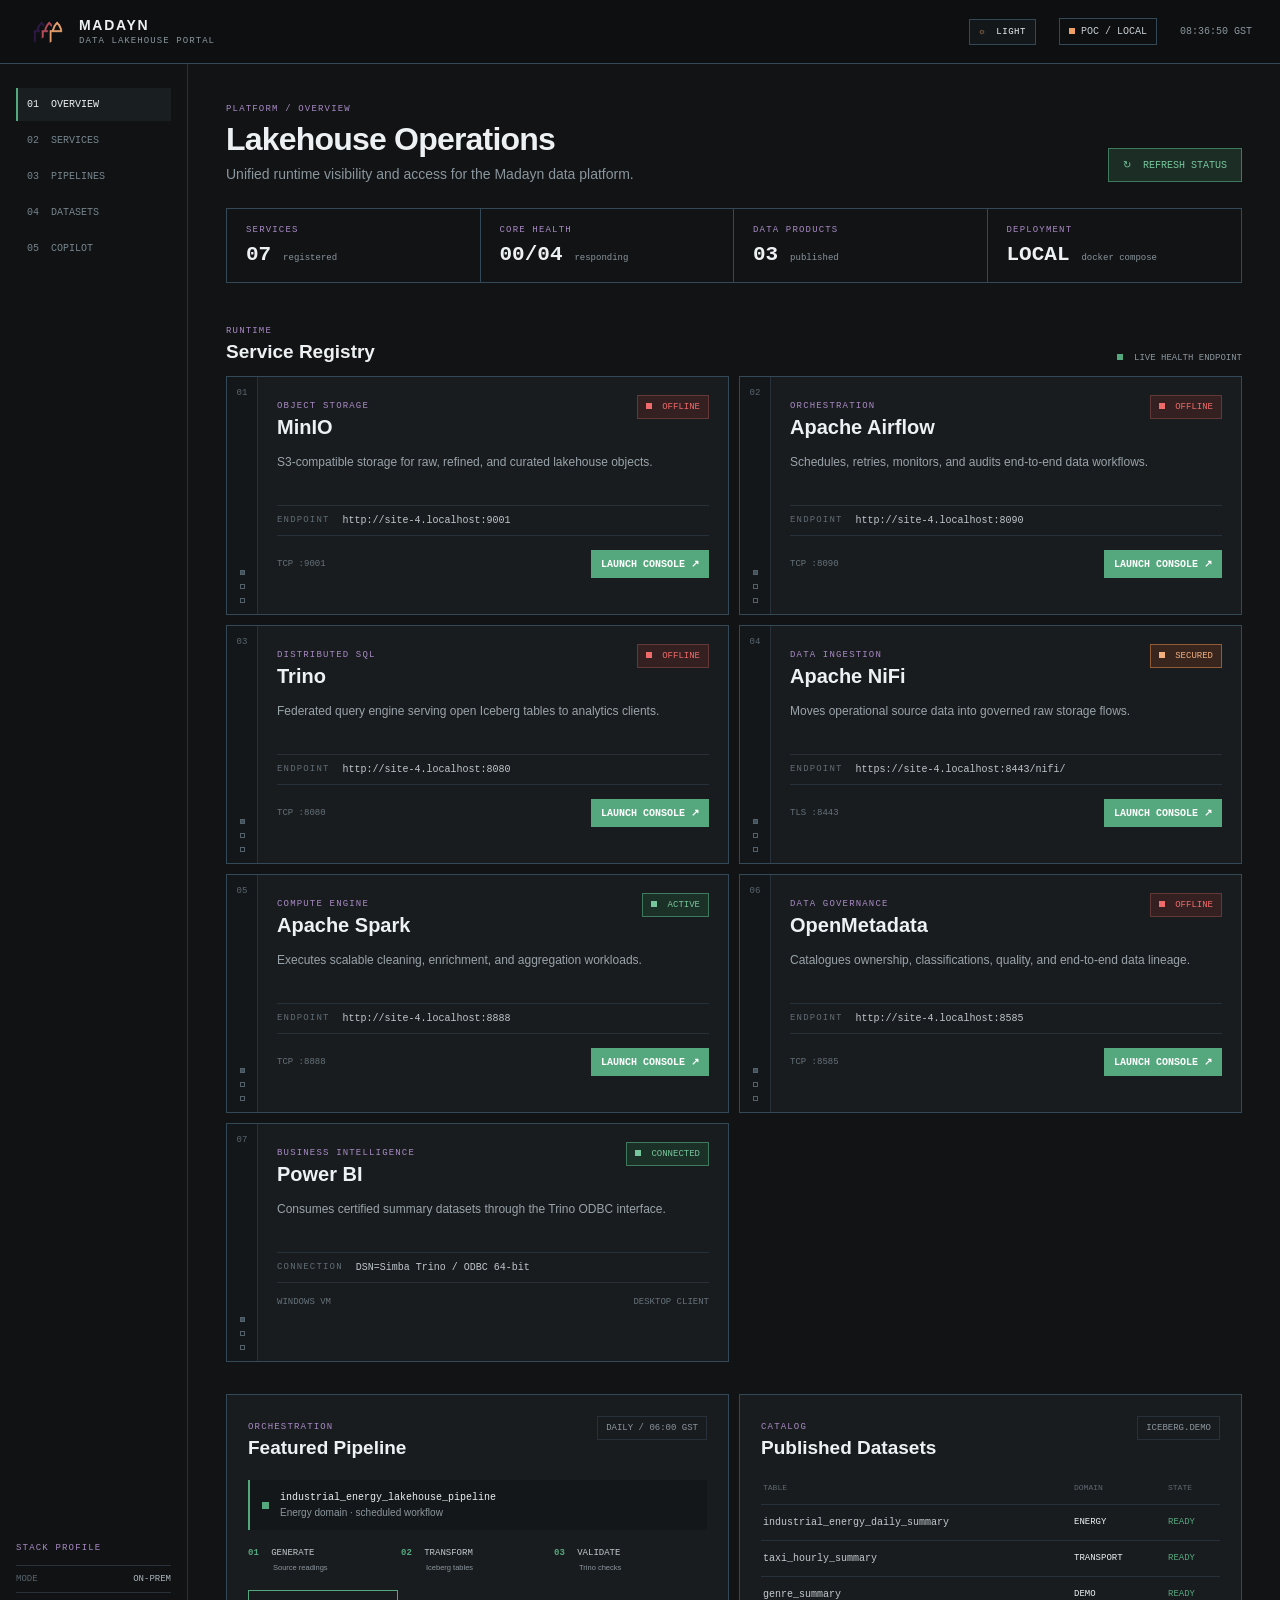
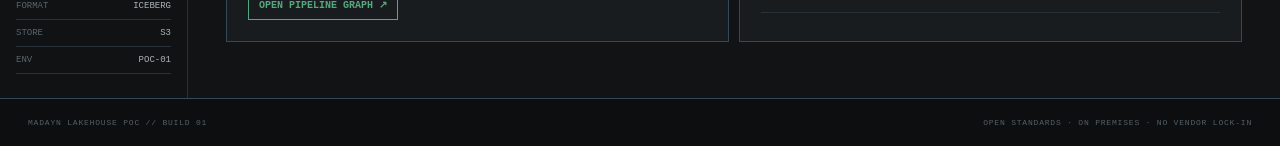
==== commit e52ccc43: "portal code" ====
--- a/platform/portal/src/index.html
+++ b/platform/portal/src/index.html
@@ -1,23 +1,28 @@
 <!doctype html>
 <html lang="en">
   <head>
-    <meta charset="utf-8">
-    <meta name="viewport" content="width=device-width,initial-scale=1">
+    <meta charset="utf-8" />
+    <meta name="viewport" content="width=device-width,initial-scale=1" />
     <title>Madayn Lakehouse // Operations</title>
-    <link rel="stylesheet" href="styles.css">
+    <link rel="stylesheet" href="styles.css" />
   </head>
   <body>
     <header>
       <a class="brand" href="#">
-        <img src="madayn-logo.png" alt="Madayn logo">
-        <span>MADAYN<small>DATA LAKEHOUSE PORTAL</small>
-        </span>
+        <img src="madayn-logo.png" alt="Madayn logo" />
+        <span>MADAYN<small>DATA LAKEHOUSE PORTAL</small> </span>
       </a>
       <div class="head-meta">
-        <button id="theme-toggle" class="theme-toggle" type="button" aria-label="Switch to light mode" aria-pressed="false">
-          <span>☼</span> LIGHT</button>
-        <span class="env">
-          <i></i> POC / LOCAL</span>
+        <button
+          id="theme-toggle"
+          class="theme-toggle"
+          type="button"
+          aria-label="Switch to light mode"
+          aria-pressed="false"
+        >
+          <span>☼</span> LIGHT
+        </button>
+        <span class="env"> <i></i> POC / LOCAL</span>
         <time id="clock">--:--:-- GST</time>
       </div>
     </header>
@@ -57,7 +62,10 @@
           <div>
             <label>PLATFORM / OVERVIEW</label>
             <h1>Lakehouse Operations</h1>
-            <p>Unified runtime visibility and access for the Madayn data platform.</p>
+            <p>
+              Unified runtime visibility and access for the Madayn data
+              platform.
+            </p>
           </div>
           <button id="refresh">↻&nbsp; REFRESH STATUS</button>
         </section>
@@ -88,12 +96,12 @@
             <label>RUNTIME</label>
             <h2>Service Registry</h2>
           </div>
-          <span>
-            <i></i> LIVE HEALTH ENDPOINT</span>
+          <span> <i></i> LIVE HEALTH ENDPOINT</span>
         </div>
         <section class="services">
           <article data-health="minio">
-            <div class="rail">01<i></i>
+            <div class="rail">
+              01<i></i>
               <i></i>
               <i></i>
             </div>
@@ -103,10 +111,12 @@
                   <label>OBJECT STORAGE</label>
                   <h3>MinIO</h3>
                 </div>
-                <span class="status checking">
-                  <i></i> Checking</span>
-              </div>
-              <p>S3-compatible storage for raw, refined, and curated lakehouse objects.</p>
+                <span class="status checking"> <i></i> Checking</span>
+              </div>
+              <p>
+                S3-compatible storage for raw, refined, and curated lakehouse
+                objects.
+              </p>
               <div class="endpoint">
                 <label>ENDPOINT</label>
                 <code data-port="9001" data-protocol="http">resolving...</code>
@@ -118,7 +128,8 @@
             </div>
           </article>
           <article data-health="airflow">
-            <div class="rail">02<i></i>
+            <div class="rail">
+              02<i></i>
               <i></i>
               <i></i>
             </div>
@@ -128,10 +139,12 @@
                   <label>ORCHESTRATION</label>
                   <h3>Apache Airflow</h3>
                 </div>
-                <span class="status checking">
-                  <i></i> Checking</span>
-              </div>
-              <p>Schedules, retries, monitors, and audits end-to-end data workflows.</p>
+                <span class="status checking"> <i></i> Checking</span>
+              </div>
+              <p>
+                Schedules, retries, monitors, and audits end-to-end data
+                workflows.
+              </p>
               <div class="endpoint">
                 <label>ENDPOINT</label>
                 <code data-port="8090" data-protocol="http">resolving...</code>
@@ -143,7 +156,8 @@
             </div>
           </article>
           <article data-health="trino">
-            <div class="rail">03<i></i>
+            <div class="rail">
+              03<i></i>
               <i></i>
               <i></i>
             </div>
@@ -153,10 +167,12 @@
                   <label>DISTRIBUTED SQL</label>
                   <h3>Trino</h3>
                 </div>
-                <span class="status checking">
-                  <i></i> Checking</span>
-              </div>
-              <p>Federated query engine serving open Iceberg tables to analytics clients.</p>
+                <span class="status checking"> <i></i> Checking</span>
+              </div>
+              <p>
+                Federated query engine serving open Iceberg tables to analytics
+                clients.
+              </p>
               <div class="endpoint">
                 <label>ENDPOINT</label>
                 <code data-port="8080" data-protocol="http">resolving...</code>
@@ -168,7 +184,8 @@
             </div>
           </article>
           <article>
-            <div class="rail">04<i></i>
+            <div class="rail">
+              04<i></i>
               <i></i>
               <i></i>
             </div>
@@ -178,22 +195,28 @@
                   <label>DATA INGESTION</label>
                   <h3>Apache NiFi</h3>
                 </div>
-                <span class="status secured">
-                  <i></i> Secured</span>
-              </div>
-              <p>Moves operational source data into governed raw storage flows.</p>
-              <div class="endpoint">
-                <label>ENDPOINT</label>
-                <code data-port="8443" data-protocol="https" data-path="/nifi/">resolving...</code>
+                <span class="status secured"> <i></i> Secured</span>
+              </div>
+              <p>
+                Moves operational source data into governed raw storage flows.
+              </p>
+              <div class="endpoint">
+                <label>ENDPOINT</label>
+                <code data-port="8443" data-protocol="https" data-path="/nifi/"
+                  >resolving...</code
+                >
               </div>
               <footer>
                 <span>TLS :8443</span>
-                <a data-port="8443" data-protocol="https" data-path="/nifi/">Launch Console ↗</a>
+                <a data-port="8443" data-protocol="https" data-path="/nifi/"
+                  >Launch Console ↗</a
+                >
               </footer>
             </div>
           </article>
           <article>
-            <div class="rail">05<i></i>
+            <div class="rail">
+              05<i></i>
               <i></i>
               <i></i>
             </div>
@@ -203,10 +226,12 @@
                   <label>COMPUTE ENGINE</label>
                   <h3>Apache Spark</h3>
                 </div>
-                <span class="status active">
-                  <i></i> Active</span>
-              </div>
-              <p>Executes scalable cleaning, enrichment, and aggregation workloads.</p>
+                <span class="status active"> <i></i> Active</span>
+              </div>
+              <p>
+                Executes scalable cleaning, enrichment, and aggregation
+                workloads.
+              </p>
               <div class="endpoint">
                 <label>ENDPOINT</label>
                 <code data-port="8888" data-protocol="http">resolving...</code>
@@ -218,7 +243,8 @@
             </div>
           </article>
           <article data-health="openmetadata">
-            <div class="rail">06<i></i>
+            <div class="rail">
+              06<i></i>
               <i></i>
               <i></i>
             </div>
@@ -228,10 +254,12 @@
                   <label>DATA GOVERNANCE</label>
                   <h3>OpenMetadata</h3>
                 </div>
-                <span class="status checking">
-                  <i></i> Checking</span>
-              </div>
-              <p>Catalogues ownership, classifications, quality, and end-to-end data lineage.</p>
+                <span class="status checking"> <i></i> Checking</span>
+              </div>
+              <p>
+                Catalogues ownership, classifications, quality, and end-to-end
+                data lineage.
+              </p>
               <div class="endpoint">
                 <label>ENDPOINT</label>
                 <code data-port="8585" data-protocol="http">resolving...</code>
@@ -243,7 +271,8 @@
             </div>
           </article>
           <article>
-            <div class="rail">07<i></i>
+            <div class="rail">
+              07<i></i>
               <i></i>
               <i></i>
             </div>
@@ -253,10 +282,12 @@
                   <label>BUSINESS INTELLIGENCE</label>
                   <h3>Power BI</h3>
                 </div>
-                <span class="status active">
-                  <i></i> Connected</span>
-              </div>
-              <p>Consumes certified summary datasets through the Trino ODBC interface.</p>
+                <span class="status active"> <i></i> Connected</span>
+              </div>
+              <p>
+                Consumes certified summary datasets through the Trino ODBC
+                interface.
+              </p>
               <div class="endpoint">
                 <label>CONNECTION</label>
                 <code>DSN=Simba Trino / ODBC 64-bit</code>
@@ -285,17 +316,17 @@
               </span>
             </div>
             <ol>
-              <li>
-                <b>01</b> GENERATE<small>Source readings</small>
-              </li>
-              <li>
-                <b>02</b> TRANSFORM<small>Iceberg tables</small>
-              </li>
-              <li>
-                <b>03</b> VALIDATE<small>Trino checks</small>
-              </li>
+              <li><b>01</b> GENERATE<small>Source readings</small></li>
+              <li><b>02</b> TRANSFORM<small>Iceberg tables</small></li>
+              <li><b>03</b> VALIDATE<small>Trino checks</small></li>
             </ol>
-            <a class="outline" data-port="8090" data-protocol="http" data-path="/dags/industrial_energy_lakehouse_pipeline/grid">Open Pipeline Graph ↗</a>
+            <a
+              class="outline"
+              data-port="8090"
+              data-protocol="http"
+              data-path="/dags/industrial_energy_lakehouse_pipeline/grid"
+              >Open Pipeline Graph ↗</a
+            >
           </article>
           <article class="panel" id="datasets">
             <div class="panel-title">
@@ -333,7 +364,6 @@
       <span>MADAYN LAKEHOUSE POC // BUILD 01</span>
       <span>OPEN STANDARDS · ON PREMISES · NO VENDOR LOCK-IN</span>
     </div>
-    <script src="app.js">
-    </script>
+    <script src="app.js"></script>
   </body>
 </html>
--- a/platform/portal/src/styles.css
+++ b/platform/portal/src/styles.css
@@ -1,47 +1,1086 @@
-:root{--bg:#121315;--panel:#191c1f;--panel2:#141719;--line:#344957;--soft:#283139;--text:#edf1f3;--muted:#8a969d;--green:#32d583;--amber:#f4b740;--blue:#6f9fbe;--red:#ef6a6a;--sans:"Helvetica Neue",Helvetica,Arial,sans-serif;--mono:"SFMono-Regular",Consolas,"Liberation Mono",Menlo,monospace}*{box-sizing:border-box}html{scroll-behavior:smooth}body{margin:0;background:var(--bg);color:var(--text);font:14px var(--sans)}header{height:64px;padding:0 28px;display:flex;align-items:center;justify-content:space-between;background:#0d0f10;border-bottom:1px solid var(--line)}.brand{display:flex;align-items:center;gap:11px;color:var(--text);text-decoration:none;letter-spacing:.12em}.brand>b{width:34px;height:34px;display:grid;place-items:center;background:var(--green);color:#07140d;font:900 18px var(--mono)}.brand span{font-weight:700}.brand small{display:block;margin-top:3px;color:var(--muted);font:9px var(--mono);letter-spacing:.12em}.head-meta{display:flex;align-items:center;gap:23px;color:var(--muted);font:10px var(--mono)}.env{padding:7px 9px;border:1px solid var(--line);color:#c6cdd1}.env i{display:inline-block;width:6px;height:6px;background:var(--amber)}.shell{max-width:1600px;min-height:calc(100vh - 112px);margin:auto;display:grid;grid-template-columns:188px 1fr}aside{padding:24px 16px;display:flex;flex-direction:column;justify-content:space-between;background:#101214;border-right:1px solid var(--soft)}aside nav{display:grid;gap:3px}aside nav a{padding:11px 9px;color:#77858d;border-left:2px solid transparent;text-decoration:none;font:10px var(--mono)}aside nav a:hover,aside nav .selected{background:#191e21;border-left-color:var(--green);color:var(--text)}aside label,label{color:var(--blue);font:9px var(--mono);letter-spacing:.13em}aside dl{margin:12px 0 0;border-top:1px solid var(--soft)}aside dl div{padding:8px 0;display:flex;justify-content:space-between;border-bottom:1px solid var(--soft);font:9px var(--mono)}aside dt{color:#58656d}aside dd{margin:0;color:#abb5ba}main{min-width:0;padding:34px 38px 56px}.page-head{padding-bottom:26px;display:flex;align-items:end;justify-content:space-between;border-bottom:1px solid var(--line)}h1{margin:7px 0 0;font-size:32px;letter-spacing:-.025em}.page-head p{margin:8px 0 0;color:var(--muted)}button{padding:10px 14px;background:#1b2422;border:1px solid #39705d;color:var(--green);font:10px var(--mono);cursor:pointer}.metrics{display:grid;grid-template-columns:repeat(4,1fr);border:1px solid var(--line);border-top:0}.metrics>div{padding:16px 19px;border-right:1px solid var(--line)}.metrics>div:last-child{border:0}.metrics label,.metrics small{display:block}.metrics strong{display:inline-block;margin:8px 8px 0 0;font:600 21px var(--mono)}.metrics small{display:inline;color:var(--muted);font:9px var(--mono)}.section-head{margin:37px 0 13px;display:flex;align-items:end;justify-content:space-between}.section-head h2,.panel h2{margin:5px 0 0;font-size:19px}.section-head>span{color:var(--muted);font:9px var(--mono)}.section-head>span i{display:inline-block;width:6px;height:6px;margin-right:6px;background:var(--green)}.services{display:grid;grid-template-columns:repeat(2,minmax(0,1fr));gap:10px}.services>article{min-height:239px;display:grid;grid-template-columns:31px 1fr;background:var(--panel);border:1px solid var(--line)}.services>article:hover{border-color:#587286;background:#1b1f22}.rail{padding:11px 0;display:flex;flex-direction:column;align-items:center;background:var(--panel2);border-right:1px solid var(--soft);color:#596770;font:9px var(--mono)}.rail i{width:5px;height:5px;margin-top:9px;border:1px solid #52616a}.rail i:first-of-type{margin-top:auto;background:#40515c}.body{min-width:0;padding:18px 19px 14px}.title{display:flex;justify-content:space-between;align-items:start;gap:10px}.title h3{margin:5px 0 0;font-size:20px}.status{flex:none;padding:6px 8px;border:1px solid var(--line);color:var(--muted);font:9px var(--mono);text-transform:uppercase}.status i{display:inline-block;width:6px;height:6px;margin-right:5px;background:currentColor}.status.active{color:var(--green);border-color:#285b45;background:#173328}.status.checking,.status.secured{color:var(--amber);border-color:#645027;background:#332817}.status.offline{color:var(--red);border-color:#633838;background:#342020}.body>p{min-height:38px;margin:14px 0;color:#99a4aa;font-size:12px;line-height:1.55}.endpoint{padding:9px 0;display:flex;gap:13px;border-block:1px solid var(--soft);overflow:hidden}.endpoint label{flex:none;color:#5f6c74}.endpoint code{overflow:hidden;color:#bec7cc;font:10px var(--mono);text-overflow:ellipsis;white-space:nowrap}.body footer{padding-top:14px;display:flex;align-items:center;justify-content:space-between}.body footer>span,.body footer em{color:#65727a;font:9px var(--mono);font-style:normal}.body footer a,.outline{padding:8px 10px;background:var(--green);color:#07150e;text-decoration:none;font:700 10px var(--mono);text-transform:uppercase;cursor:pointer}.body footer a:hover{background:#5ae49f}.lower{margin-top:32px;display:grid;grid-template-columns:1fr 1fr;gap:10px}.panel{padding:21px;background:var(--panel);border:1px solid var(--line)}.panel-title{display:flex;align-items:start;justify-content:space-between}.panel-title>code{padding:6px 8px;border:1px solid var(--soft);color:var(--muted);font:9px var(--mono)}.pipeline{margin-top:21px;padding:12px;display:flex;align-items:center;gap:11px;background:var(--panel2);border-left:2px solid var(--green)}.pipeline>i{width:7px;height:7px;background:var(--green)}.pipeline b,.pipeline small{display:block}.pipeline b{font:10px var(--mono)}.pipeline small{margin-top:4px;color:var(--muted);font-size:10px}.panel ol{padding:18px 0;margin:0;display:grid;grid-template-columns:repeat(3,1fr);list-style:none}.panel li{color:#c0c8cc;font:9px var(--mono)}.panel li>b{margin-right:7px;color:var(--green)}.panel li small{display:block;margin:5px 0 0 25px;color:var(--muted);font-family:var(--sans)}.outline{display:inline-block;background:transparent;border:1px solid #39705d;color:var(--green)}.row{padding:12px 2px;display:grid;grid-template-columns:minmax(0,1fr) 85px 50px;gap:9px;border-bottom:1px solid var(--soft);font:9px var(--mono)}.row.headings{margin-top:12px;color:#5c6870;font-size:8px}.row code{overflow:hidden;color:#c3cbd0;font:10px var(--mono);text-overflow:ellipsis}.row b{color:var(--green);font-weight:500}.site-footer{height:48px;padding:0 28px;display:flex;align-items:center;justify-content:space-between;background:#0c0e0f;border-top:1px solid var(--line);color:#536169;font:8px var(--mono);letter-spacing:.1em}@media(max-width:1000px){.shell{grid-template-columns:1fr}aside{display:none}.services,.lower{grid-template-columns:1fr}main{padding:28px 24px 50px}}@media(max-width:620px){header{padding:0 15px}.head-meta time{display:none}main{padding:24px 13px 40px}.page-head{display:block}.page-head button{margin-top:20px}.metrics{grid-template-columns:repeat(2,1fr)}.metrics>div:nth-child(2){border-right:0}.services>article{grid-template-columns:23px 1fr}.body{padding:15px 12px}.title{display:block}.status{display:inline-block;margin-top:9px}.lower{margin-top:20px}.panel ol{grid-template-columns:1fr;gap:14px}.site-footer{height:auto;padding:17px;display:grid;gap:7px}}
-.theme-toggle{padding:7px 9px;background:var(--panel2);border:1px solid var(--line);color:var(--text);font:9px var(--mono);letter-spacing:.06em}.theme-toggle:hover{background:var(--soft)}.theme-toggle span{margin-right:5px;color:var(--amber)}
-:root[data-theme="light"]{--bg:#e9edf0;--panel:#fff;--panel2:#f3f5f6;--line:#8ba0ad;--soft:#cbd4d9;--text:#172027;--muted:#566670;--green:#087a4d;--amber:#9a6200;--blue:#326b91;--red:#b4232d;color-scheme:light}:root[data-theme="dark"]{color-scheme:dark}
-:root[data-theme="light"] header{background:#f8fafb}:root[data-theme="light"] aside{background:#e1e6e9}:root[data-theme="light"] .site-footer{background:#d9e0e4;color:#52636d}:root[data-theme="light"] aside nav a:hover,:root[data-theme="light"] aside nav .selected{background:#d3dce1}:root[data-theme="light"] .status.active{background:#d8eee3;border-color:#087a4d}:root[data-theme="light"] .status.checking,:root[data-theme="light"] .status.secured{background:#f7e9ca;border-color:#9a6200}:root[data-theme="light"] .status.offline{background:#f5dddd;border-color:#b4232d}:root[data-theme="light"] .body footer a{color:#fff}:root[data-theme="light"] .brand>b{color:#fff}:root[data-theme="light"] .env{color:var(--text)}
-:root[data-theme="light"] .services>article:hover{background:#f4f7f8;border-color:#52758c}
-:root[data-theme="light"] .services>article:hover .rail{background:#e8edef}
-:root[data-theme="light"] .rail{background:#f3f5f6;color:#536773}
-:root[data-theme="light"] .rail i{border-color:#6d818d}
-:root[data-theme="light"] .rail i:first-of-type{background:#587180}
-:root[data-theme="light"] .body>p{color:#5e6d76}
-:root[data-theme="light"] .endpoint code{color:#384b56}
-:root[data-theme="light"] .body footer>span,:root[data-theme="light"] .body footer em{color:#536773}
-:root[data-theme="light"] button:not(.theme-toggle){background:#e1eee8;color:#086c46;border-color:#087a4d}
-:root[data-theme="light"] button:not(.theme-toggle):hover{background:#cde4d8}
-:root[data-theme="light"] .theme-toggle{background:#fff}
-:root[data-theme="light"] .theme-toggle:hover{background:#e4eaed}
-:root[data-theme="light"] aside nav a{color:#566a75}
-:root[data-theme="light"] .pipeline{background:#f3f5f6}
-:root[data-theme="light"] .pipeline b,:root[data-theme="light"] .row code{color:#243640}
-:root[data-theme="light"] .outline{background:transparent;color:#087a4d}
+:root {
+  --bg: #121315;
+  --panel: #191c1f;
+  --panel2: #141719;
+  --line: #344957;
+  --soft: #283139;
+  --text: #edf1f3;
+  --muted: #8a969d;
+  --green: #32d583;
+  --amber: #f4b740;
+  --blue: #6f9fbe;
+  --red: #ef6a6a;
+  --sans: "Helvetica Neue", Helvetica, Arial, sans-serif;
+  --mono: "SFMono-Regular", Consolas, "Liberation Mono", Menlo, monospace;
+}
+* {
+  box-sizing: border-box;
+}
+html {
+  scroll-behavior: smooth;
+}
+body {
+  margin: 0;
+  background: var(--bg);
+  color: var(--text);
+  font: 14px var(--sans);
+}
+header {
+  height: 64px;
+  padding: 0 28px;
+  display: flex;
+  align-items: center;
+  justify-content: space-between;
+  background: #0d0f10;
+  border-bottom: 1px solid var(--line);
+}
+.brand {
+  display: flex;
+  align-items: center;
+  gap: 11px;
+  color: var(--text);
+  text-decoration: none;
+  letter-spacing: 0.12em;
+}
+.brand > b {
+  width: 34px;
+  height: 34px;
+  display: grid;
+  place-items: center;
+  background: var(--green);
+  color: #07140d;
+  font: 900 18px var(--mono);
+}
+.brand span {
+  font-weight: 700;
+}
+.brand small {
+  display: block;
+  margin-top: 3px;
+  color: var(--muted);
+  font: 9px var(--mono);
+  letter-spacing: 0.12em;
+}
+.head-meta {
+  display: flex;
+  align-items: center;
+  gap: 23px;
+  color: var(--muted);
+  font: 10px var(--mono);
+}
+.env {
+  padding: 7px 9px;
+  border: 1px solid var(--line);
+  color: #c6cdd1;
+}
+.env i {
+  display: inline-block;
+  width: 6px;
+  height: 6px;
+  background: var(--amber);
+}
+.shell {
+  max-width: 1600px;
+  min-height: calc(100vh - 112px);
+  margin: auto;
+  display: grid;
+  grid-template-columns: 188px 1fr;
+}
+aside {
+  padding: 24px 16px;
+  display: flex;
+  flex-direction: column;
+  justify-content: space-between;
+  background: #101214;
+  border-right: 1px solid var(--soft);
+}
+aside nav {
+  display: grid;
+  gap: 3px;
+}
+aside nav a {
+  padding: 11px 9px;
+  color: #77858d;
+  border-left: 2px solid transparent;
+  text-decoration: none;
+  font: 10px var(--mono);
+}
+aside nav a:hover,
+aside nav .selected {
+  background: #191e21;
+  border-left-color: var(--green);
+  color: var(--text);
+}
+aside label,
+label {
+  color: var(--blue);
+  font: 9px var(--mono);
+  letter-spacing: 0.13em;
+}
+aside dl {
+  margin: 12px 0 0;
+  border-top: 1px solid var(--soft);
+}
+aside dl div {
+  padding: 8px 0;
+  display: flex;
+  justify-content: space-between;
+  border-bottom: 1px solid var(--soft);
+  font: 9px var(--mono);
+}
+aside dt {
+  color: #58656d;
+}
+aside dd {
+  margin: 0;
+  color: #abb5ba;
+}
+main {
+  min-width: 0;
+  padding: 34px 38px 56px;
+}
+.page-head {
+  padding-bottom: 26px;
+  display: flex;
+  align-items: end;
+  justify-content: space-between;
+  border-bottom: 1px solid var(--line);
+}
+h1 {
+  margin: 7px 0 0;
+  font-size: 32px;
+  letter-spacing: -0.025em;
+}
+.page-head p {
+  margin: 8px 0 0;
+  color: var(--muted);
+}
+button {
+  padding: 10px 14px;
+  background: #1b2422;
+  border: 1px solid #39705d;
+  color: var(--green);
+  font: 10px var(--mono);
+  cursor: pointer;
+}
+.metrics {
+  display: grid;
+  grid-template-columns: repeat(4, 1fr);
+  border: 1px solid var(--line);
+  border-top: 0;
+}
+.metrics > div {
+  padding: 16px 19px;
+  border-right: 1px solid var(--line);
+}
+.metrics > div:last-child {
+  border: 0;
+}
+.metrics label,
+.metrics small {
+  display: block;
+}
+.metrics strong {
+  display: inline-block;
+  margin: 8px 8px 0 0;
+  font: 600 21px var(--mono);
+}
+.metrics small {
+  display: inline;
+  color: var(--muted);
+  font: 9px var(--mono);
+}
+.section-head {
+  margin: 37px 0 13px;
+  display: flex;
+  align-items: end;
+  justify-content: space-between;
+}
+.section-head h2,
+.panel h2 {
+  margin: 5px 0 0;
+  font-size: 19px;
+}
+.section-head > span {
+  color: var(--muted);
+  font: 9px var(--mono);
+}
+.section-head > span i {
+  display: inline-block;
+  width: 6px;
+  height: 6px;
+  margin-right: 6px;
+  background: var(--green);
+}
+.services {
+  display: grid;
+  grid-template-columns: repeat(2, minmax(0, 1fr));
+  gap: 10px;
+}
+.services > article {
+  min-height: 239px;
+  display: grid;
+  grid-template-columns: 31px 1fr;
+  background: var(--panel);
+  border: 1px solid var(--line);
+}
+.services > article:hover {
+  border-color: #587286;
+  background: #1b1f22;
+}
+.rail {
+  padding: 11px 0;
+  display: flex;
+  flex-direction: column;
+  align-items: center;
+  background: var(--panel2);
+  border-right: 1px solid var(--soft);
+  color: #596770;
+  font: 9px var(--mono);
+}
+.rail i {
+  width: 5px;
+  height: 5px;
+  margin-top: 9px;
+  border: 1px solid #52616a;
+}
+.rail i:first-of-type {
+  margin-top: auto;
+  background: #40515c;
+}
+.body {
+  min-width: 0;
+  padding: 18px 19px 14px;
+}
+.title {
+  display: flex;
+  justify-content: space-between;
+  align-items: start;
+  gap: 10px;
+}
+.title h3 {
+  margin: 5px 0 0;
+  font-size: 20px;
+}
+.status {
+  flex: none;
+  padding: 6px 8px;
+  border: 1px solid var(--line);
+  color: var(--muted);
+  font: 9px var(--mono);
+  text-transform: uppercase;
+}
+.status i {
+  display: inline-block;
+  width: 6px;
+  height: 6px;
+  margin-right: 5px;
+  background: currentColor;
+}
+.status.active {
+  color: var(--green);
+  border-color: #285b45;
+  background: #173328;
+}
+.status.checking,
+.status.secured {
+  color: var(--amber);
+  border-color: #645027;
+  background: #332817;
+}
+.status.offline {
+  color: var(--red);
+  border-color: #633838;
+  background: #342020;
+}
+.body > p {
+  min-height: 38px;
+  margin: 14px 0;
+  color: #99a4aa;
+  font-size: 12px;
+  line-height: 1.55;
+}
+.endpoint {
+  padding: 9px 0;
+  display: flex;
+  gap: 13px;
+  border-block: 1px solid var(--soft);
+  overflow: hidden;
+}
+.endpoint label {
+  flex: none;
+  color: #5f6c74;
+}
+.endpoint code {
+  overflow: hidden;
+  color: #bec7cc;
+  font: 10px var(--mono);
+  text-overflow: ellipsis;
+  white-space: nowrap;
+}
+.body footer {
+  padding-top: 14px;
+  display: flex;
+  align-items: center;
+  justify-content: space-between;
+}
+.body footer > span,
+.body footer em {
+  color: #65727a;
+  font: 9px var(--mono);
+  font-style: normal;
+}
+.body footer a,
+.outline {
+  padding: 8px 10px;
+  background: var(--green);
+  color: #07150e;
+  text-decoration: none;
+  font: 700 10px var(--mono);
+  text-transform: uppercase;
+  cursor: pointer;
+}
+.body footer a:hover {
+  background: #5ae49f;
+}
+.lower {
+  margin-top: 32px;
+  display: grid;
+  grid-template-columns: 1fr 1fr;
+  gap: 10px;
+}
+.panel {
+  padding: 21px;
+  background: var(--panel);
+  border: 1px solid var(--line);
+}
+.panel-title {
+  display: flex;
+  align-items: start;
+  justify-content: space-between;
+}
+.panel-title > code {
+  padding: 6px 8px;
+  border: 1px solid var(--soft);
+  color: var(--muted);
+  font: 9px var(--mono);
+}
+.pipeline {
+  margin-top: 21px;
+  padding: 12px;
+  display: flex;
+  align-items: center;
+  gap: 11px;
+  background: var(--panel2);
+  border-left: 2px solid var(--green);
+}
+.pipeline > i {
+  width: 7px;
+  height: 7px;
+  background: var(--green);
+}
+.pipeline b,
+.pipeline small {
+  display: block;
+}
+.pipeline b {
+  font: 10px var(--mono);
+}
+.pipeline small {
+  margin-top: 4px;
+  color: var(--muted);
+  font-size: 10px;
+}
+.panel ol {
+  padding: 18px 0;
+  margin: 0;
+  display: grid;
+  grid-template-columns: repeat(3, 1fr);
+  list-style: none;
+}
+.panel li {
+  color: #c0c8cc;
+  font: 9px var(--mono);
+}
+.panel li > b {
+  margin-right: 7px;
+  color: var(--green);
+}
+.panel li small {
+  display: block;
+  margin: 5px 0 0 25px;
+  color: var(--muted);
+  font-family: var(--sans);
+}
+.outline {
+  display: inline-block;
+  background: transparent;
+  border: 1px solid #39705d;
+  color: var(--green);
+}
+.row {
+  padding: 12px 2px;
+  display: grid;
+  grid-template-columns: minmax(0, 1fr) 85px 50px;
+  gap: 9px;
+  border-bottom: 1px solid var(--soft);
+  font: 9px var(--mono);
+}
+.row.headings {
+  margin-top: 12px;
+  color: #5c6870;
+  font-size: 8px;
+}
+.row code {
+  overflow: hidden;
+  color: #c3cbd0;
+  font: 10px var(--mono);
+  text-overflow: ellipsis;
+}
+.row b {
+  color: var(--green);
+  font-weight: 500;
+}
+.site-footer {
+  height: 48px;
+  padding: 0 28px;
+  display: flex;
+  align-items: center;
+  justify-content: space-between;
+  background: #0c0e0f;
+  border-top: 1px solid var(--line);
+  color: #536169;
+  font: 8px var(--mono);
+  letter-spacing: 0.1em;
+}
+@media (max-width: 1000px) {
+  .shell {
+    grid-template-columns: 1fr;
+  }
+  aside {
+    display: none;
+  }
+  .services,
+  .lower {
+    grid-template-columns: 1fr;
+  }
+  main {
+    padding: 28px 24px 50px;
+  }
+}
+@media (max-width: 620px) {
+  header {
+    padding: 0 15px;
+  }
+  .head-meta time {
+    display: none;
+  }
+  main {
+    padding: 24px 13px 40px;
+  }
+  .page-head {
+    display: block;
+  }
+  .page-head button {
+    margin-top: 20px;
+  }
+  .metrics {
+    grid-template-columns: repeat(2, 1fr);
+  }
+  .metrics > div:nth-child(2) {
+    border-right: 0;
+  }
+  .services > article {
+    grid-template-columns: 23px 1fr;
+  }
+  .body {
+    padding: 15px 12px;
+  }
+  .title {
+    display: block;
+  }
+  .status {
+    display: inline-block;
+    margin-top: 9px;
+  }
+  .lower {
+    margin-top: 20px;
+  }
+  .panel ol {
+    grid-template-columns: 1fr;
+    gap: 14px;
+  }
+  .site-footer {
+    height: auto;
+    padding: 17px;
+    display: grid;
+    gap: 7px;
+  }
+}
+.theme-toggle {
+  padding: 7px 9px;
+  background: var(--panel2);
+  border: 1px solid var(--line);
+  color: var(--text);
+  font: 9px var(--mono);
+  letter-spacing: 0.06em;
+}
+.theme-toggle:hover {
+  background: var(--soft);
+}
+.theme-toggle span {
+  margin-right: 5px;
+  color: var(--amber);
+}
+:root[data-theme="light"] {
+  --bg: #e9edf0;
+  --panel: #fff;
+  --panel2: #f3f5f6;
+  --line: #8ba0ad;
+  --soft: #cbd4d9;
+  --text: #172027;
+  --muted: #566670;
+  --green: #087a4d;
+  --amber: #9a6200;
+  --blue: #326b91;
+  --red: #b4232d;
+  color-scheme: light;
+}
+:root[data-theme="dark"] {
+  color-scheme: dark;
+}
+:root[data-theme="light"] header {
+  background: #f8fafb;
+}
+:root[data-theme="light"] aside {
+  background: #e1e6e9;
+}
+:root[data-theme="light"] .site-footer {
+  background: #d9e0e4;
+  color: #52636d;
+}
+:root[data-theme="light"] aside nav a:hover,
+:root[data-theme="light"] aside nav .selected {
+  background: #d3dce1;
+}
+:root[data-theme="light"] .status.active {
+  background: #d8eee3;
+  border-color: #087a4d;
+}
+:root[data-theme="light"] .status.checking,
+:root[data-theme="light"] .status.secured {
+  background: #f7e9ca;
+  border-color: #9a6200;
+}
+:root[data-theme="light"] .status.offline {
+  background: #f5dddd;
+  border-color: #b4232d;
+}
+:root[data-theme="light"] .body footer a {
+  color: #fff;
+}
+:root[data-theme="light"] .brand > b {
+  color: #fff;
+}
+:root[data-theme="light"] .env {
+  color: var(--text);
+}
+:root[data-theme="light"] .services > article:hover {
+  background: #f4f7f8;
+  border-color: #52758c;
+}
+:root[data-theme="light"] .services > article:hover .rail {
+  background: #e8edef;
+}
+:root[data-theme="light"] .rail {
+  background: #f3f5f6;
+  color: #536773;
+}
+:root[data-theme="light"] .rail i {
+  border-color: #6d818d;
+}
+:root[data-theme="light"] .rail i:first-of-type {
+  background: #587180;
+}
+:root[data-theme="light"] .body > p {
+  color: #5e6d76;
+}
+:root[data-theme="light"] .endpoint code {
+  color: #384b56;
+}
+:root[data-theme="light"] .body footer > span,
+:root[data-theme="light"] .body footer em {
+  color: #536773;
+}
+:root[data-theme="light"] button:not(.theme-toggle) {
+  background: #e1eee8;
+  color: #086c46;
+  border-color: #087a4d;
+}
+:root[data-theme="light"] button:not(.theme-toggle):hover {
+  background: #cde4d8;
+}
+:root[data-theme="light"] .theme-toggle {
+  background: #fff;
+}
+:root[data-theme="light"] .theme-toggle:hover {
+  background: #e4eaed;
+}
+:root[data-theme="light"] aside nav a {
+  color: #566a75;
+}
+:root[data-theme="light"] .pipeline {
+  background: #f3f5f6;
+}
+:root[data-theme="light"] .pipeline b,
+:root[data-theme="light"] .row code {
+  color: #243640;
+}
+:root[data-theme="light"] .outline {
+  background: transparent;
+  color: #087a4d;
+}
 
 /* Madayn brand system: aubergine, rose, and apricot from the official mark. */
-:root{--green:#55a77d;--amber:#efa165;--blue:#a98ac5}
-:root[data-theme="light"]{--green:#287a55;--amber:#b85f2f;--blue:#5a3778}
-.brand img{width:40px;height:40px;display:block;object-fit:contain}
-.brand>b{display:none}
-.env i{background:var(--amber)}
-.theme-toggle span{color:var(--amber)}
-aside nav a:hover,aside nav .selected{border-left-color:var(--green)}
-.section-head>span i,.pipeline>i{background:var(--green)}
-.pipeline{border-left-color:var(--green)}
-.body footer a{background:var(--green);color:#fff}
-.body footer a:hover{background:#68b68d}
-.outline{border-color:var(--green);color:var(--green)}
-.status.active{color:#77c69c;background:#1b3027;border-color:#3f795e}
-.status.checking,.status.secured{color:#f3ae7d;background:#38261e;border-color:#925b38}
-button:not(.theme-toggle){background:#1c2d26;color:#77c69c;border-color:#3f795e}
-button:not(.theme-toggle):hover{background:#253c32}
-:root[data-theme="light"] .status.active{color:#246b4b;background:#dcece4;border-color:#3d8462}
-:root[data-theme="light"] .status.checking,:root[data-theme="light"] .status.secured{color:#93491f;background:#fae3d3;border-color:#c66c38}
-:root[data-theme="light"] button:not(.theme-toggle){background:#deebe4;color:#246b4b;border-color:#3d8462}
-:root[data-theme="light"] button:not(.theme-toggle):hover{background:#cce1d5}
-:root[data-theme="light"] .outline{background:transparent;color:#246b4b;border-color:#3d8462}
+:root {
+  --green: #55a77d;
+  --amber: #efa165;
+  --blue: #a98ac5;
+}
+:root[data-theme="light"] {
+  --green: #287a55;
+  --amber: #b85f2f;
+  --blue: #5a3778;
+}
+.brand img {
+  width: 40px;
+  height: 40px;
+  display: block;
+  object-fit: contain;
+}
+.brand > b {
+  display: none;
+}
+.env i {
+  background: var(--amber);
+}
+.theme-toggle span {
+  color: var(--amber);
+}
+aside nav a:hover,
+aside nav .selected {
+  border-left-color: var(--green);
+}
+.section-head > span i,
+.pipeline > i {
+  background: var(--green);
+}
+.pipeline {
+  border-left-color: var(--green);
+}
+.body footer a {
+  background: var(--green);
+  color: #fff;
+}
+.body footer a:hover {
+  background: #68b68d;
+}
+.outline {
+  border-color: var(--green);
+  color: var(--green);
+}
+.status.active {
+  color: #77c69c;
+  background: #1b3027;
+  border-color: #3f795e;
+}
+.status.checking,
+.status.secured {
+  color: #f3ae7d;
+  background: #38261e;
+  border-color: #925b38;
+}
+button:not(.theme-toggle) {
+  background: #1c2d26;
+  color: #77c69c;
+  border-color: #3f795e;
+}
+button:not(.theme-toggle):hover {
+  background: #253c32;
+}
+:root[data-theme="light"] .status.active {
+  color: #246b4b;
+  background: #dcece4;
+  border-color: #3d8462;
+}
+:root[data-theme="light"] .status.checking,
+:root[data-theme="light"] .status.secured {
+  color: #93491f;
+  background: #fae3d3;
+  border-color: #c66c38;
+}
+:root[data-theme="light"] button:not(.theme-toggle) {
+  background: #deebe4;
+  color: #246b4b;
+  border-color: #3d8462;
+}
+:root[data-theme="light"] button:not(.theme-toggle):hover {
+  background: #cce1d5;
+}
+:root[data-theme="light"] .outline {
+  background: transparent;
+  color: #246b4b;
+  border-color: #3d8462;
+}
 
 /* Operations Copilot */
-.readonly-badge{padding:8px 10px;border:1px solid #3f795e;color:#77c69c;font:9px var(--mono);letter-spacing:.09em}.readonly-badge i{display:inline-block;width:6px;height:6px;margin-right:7px;background:currentColor}.copilot-layout{margin-top:22px;display:grid;grid-template-columns:minmax(330px,.78fr) minmax(420px,1.22fr);gap:12px;align-items:start}.copilot-query{position:sticky;top:18px}.copilot-query form{margin-top:23px}.copilot-query textarea{width:100%;min-height:122px;margin:8px 0 15px;padding:14px;resize:vertical;background:var(--panel2);border:1px solid var(--line);color:var(--text);font:14px/1.55 var(--sans);outline:none}.copilot-query textarea:focus,.copilot-query select:focus,.copilot-query input:focus{border-color:var(--green);box-shadow:0 0 0 1px var(--green)}.filter-grid{display:grid;grid-template-columns:1fr 1fr;gap:12px}.filter-grid>div{display:grid;gap:7px}.filter-grid select,.filter-grid input{width:100%;min-width:0;padding:10px;background:var(--panel2);border:1px solid var(--soft);color:var(--text);font:10px var(--mono);color-scheme:dark}.ask-button{width:100%;margin-top:16px;padding:13px}.ask-button:disabled{opacity:.55;cursor:wait}.suggestions{margin-top:24px;padding-top:18px;border-top:1px solid var(--soft)}#suggested-questions{margin-top:10px;display:grid;gap:6px}#suggested-questions button{padding:9px 10px;text-align:left;background:transparent;border-color:var(--soft);color:var(--muted);font:10px/1.4 var(--mono)}#suggested-questions button:hover{border-color:var(--green);color:var(--text)}.result-column{display:grid;gap:12px}.answer-panel{min-height:360px}.empty-state,.loading-state{display:grid;place-items:center;text-align:center}.empty-state>div,.loading-state>div{max-width:350px}.empty-icon{display:inline-grid;width:48px;height:48px;place-items:center;border:1px solid var(--line);color:var(--green);font-size:21px}.empty-state h2,.loading-state h2{margin:16px 0 7px}.empty-state p,.loading-state p,.error-help{color:var(--muted);line-height:1.5}.loader{display:inline-block;width:34px;height:34px;border:2px solid var(--soft);border-top-color:var(--green);border-radius:50%;animation:spin .8s linear infinite}@keyframes spin{to{transform:rotate(360deg)}}.answer-meta{margin-bottom:25px;display:flex;justify-content:space-between;gap:10px}.classification,.confidence{padding:6px 8px;border:1px solid var(--line);font:9px var(--mono);text-transform:uppercase}.classification{color:var(--blue)}.confidence i{display:inline-block;width:6px;height:6px;margin-right:6px;background:currentColor}.confidence.high{color:var(--green)}.confidence.medium{color:var(--amber)}.confidence.low{color:var(--red)}.answer-copy{margin-top:9px;color:var(--text);font-size:17px;line-height:1.6;white-space:pre-line}.answer-section{margin-top:24px;padding-top:18px;border-top:1px solid var(--soft)}.answer-section ul,.answer-section ol{margin:10px 0 0;padding-left:20px;color:#b7c0c5;line-height:1.6}.checks{padding:0!important;list-style:none}.checks li{padding:9px 0;display:flex;align-items:start;justify-content:space-between;gap:14px;border-bottom:1px solid var(--soft)}.copy-check{flex:none;padding:5px 7px;font-size:8px}.evidence-warning{margin-bottom:22px;padding:12px;border:1px solid #633838;background:#342020;color:var(--red)}.evidence-warning b,.evidence-warning span{display:block}.evidence-warning b{font:10px var(--mono)}.evidence-warning span{margin-top:6px;color:#d9a3a3;font-size:11px}.citation{border-bottom:1px solid var(--soft)}.citation:first-of-type{margin-top:14px;border-top:1px solid var(--soft)}.citation summary{padding:14px 2px;display:flex;align-items:center;justify-content:space-between;gap:15px;cursor:pointer;list-style:none}.citation summary::-webkit-details-marker{display:none}.citation summary>span{display:flex;align-items:center;gap:12px}.citation summary b{color:var(--green);font:10px var(--mono)}.citation summary strong,.citation summary small{display:block}.citation summary strong{font-size:12px}.citation summary small{margin-top:5px;color:var(--muted);font:9px var(--mono);text-transform:uppercase}.citation summary em{color:var(--muted);font:8px var(--mono);font-style:normal}.citation[open] summary em{color:var(--green)}.citation-body{padding:4px 14px 18px 32px}.citation-body blockquote{max-height:230px;margin:8px 0 16px;padding:12px;overflow:auto;background:var(--panel2);border-left:2px solid var(--blue);color:#aeb9bf;font:10px/1.65 var(--mono);white-space:pre-wrap}.citation-body code{display:block;margin-top:7px;padding:9px;background:var(--panel2);color:var(--blue);font:9px var(--mono);overflow-wrap:anywhere}:root[data-theme="light"] .filter-grid select,:root[data-theme="light"] .filter-grid input{color-scheme:light}:root[data-theme="light"] .answer-section ul,:root[data-theme="light"] .answer-section ol{color:#40515b}:root[data-theme="light"] .evidence-warning{background:#f5dddd;color:#a91d28}:root[data-theme="light"] .evidence-warning span{color:#7e3036}:root[data-theme="light"] .citation-body blockquote{color:#40515b}
-@media(max-width:1100px){.copilot-layout{grid-template-columns:1fr}.copilot-query{position:static}}@media(max-width:620px){.filter-grid{grid-template-columns:1fr}.answer-meta{align-items:flex-start;flex-direction:column}.readonly-badge{display:none}.citation summary em{display:none}.citation-body{padding-left:12px}}
+.readonly-badge {
+  padding: 8px 10px;
+  border: 1px solid #3f795e;
+  color: #77c69c;
+  font: 9px var(--mono);
+  letter-spacing: 0.09em;
+}
+.readonly-badge i {
+  display: inline-block;
+  width: 6px;
+  height: 6px;
+  margin-right: 7px;
+  background: currentColor;
+}
+.copilot-layout {
+  margin-top: 22px;
+  display: grid;
+  grid-template-columns: minmax(330px, 0.78fr) minmax(420px, 1.22fr);
+  gap: 12px;
+  align-items: start;
+}
+.copilot-query {
+  position: sticky;
+  top: 18px;
+}
+.copilot-query form {
+  margin-top: 23px;
+}
+.copilot-query textarea {
+  width: 100%;
+  min-height: 122px;
+  margin: 8px 0 15px;
+  padding: 14px;
+  resize: vertical;
+  background: var(--panel2);
+  border: 1px solid var(--line);
+  color: var(--text);
+  font: 14px/1.55 var(--sans);
+  outline: none;
+}
+.copilot-query textarea:focus,
+.copilot-query select:focus,
+.copilot-query input:focus {
+  border-color: var(--green);
+  box-shadow: 0 0 0 1px var(--green);
+}
+.filter-grid {
+  display: grid;
+  grid-template-columns: 1fr 1fr;
+  gap: 12px;
+}
+.filter-grid > div {
+  display: grid;
+  gap: 7px;
+}
+.filter-grid select,
+.filter-grid input {
+  width: 100%;
+  min-width: 0;
+  padding: 10px;
+  background: var(--panel2);
+  border: 1px solid var(--soft);
+  color: var(--text);
+  font: 10px var(--mono);
+  color-scheme: dark;
+}
+.ask-button {
+  width: 100%;
+  margin-top: 16px;
+  padding: 13px;
+}
+.ask-button:disabled {
+  opacity: 0.55;
+  cursor: wait;
+}
+.suggestions {
+  margin-top: 24px;
+  padding-top: 18px;
+  border-top: 1px solid var(--soft);
+}
+#suggested-questions {
+  margin-top: 10px;
+  display: grid;
+  gap: 6px;
+}
+#suggested-questions button {
+  padding: 9px 10px;
+  text-align: left;
+  background: transparent;
+  border-color: var(--soft);
+  color: var(--muted);
+  font: 10px/1.4 var(--mono);
+}
+#suggested-questions button:hover {
+  border-color: var(--green);
+  color: var(--text);
+}
+.result-column {
+  display: grid;
+  gap: 12px;
+}
+.answer-panel {
+  min-height: 360px;
+}
+.empty-state,
+.loading-state {
+  display: grid;
+  place-items: center;
+  text-align: center;
+}
+.empty-state > div,
+.loading-state > div {
+  max-width: 350px;
+}
+.empty-icon {
+  display: inline-grid;
+  width: 48px;
+  height: 48px;
+  place-items: center;
+  border: 1px solid var(--line);
+  color: var(--green);
+  font-size: 21px;
+}
+.empty-state h2,
+.loading-state h2 {
+  margin: 16px 0 7px;
+}
+.empty-state p,
+.loading-state p,
+.error-help {
+  color: var(--muted);
+  line-height: 1.5;
+}
+.loader {
+  display: inline-block;
+  width: 34px;
+  height: 34px;
+  border: 2px solid var(--soft);
+  border-top-color: var(--green);
+  border-radius: 50%;
+  animation: spin 0.8s linear infinite;
+}
+@keyframes spin {
+  to {
+    transform: rotate(360deg);
+  }
+}
+.answer-meta {
+  margin-bottom: 25px;
+  display: flex;
+  justify-content: space-between;
+  gap: 10px;
+}
+.classification,
+.confidence {
+  padding: 6px 8px;
+  border: 1px solid var(--line);
+  font: 9px var(--mono);
+  text-transform: uppercase;
+}
+.classification {
+  color: var(--blue);
+}
+.confidence i {
+  display: inline-block;
+  width: 6px;
+  height: 6px;
+  margin-right: 6px;
+  background: currentColor;
+}
+.confidence.high {
+  color: var(--green);
+}
+.confidence.medium {
+  color: var(--amber);
+}
+.confidence.low {
+  color: var(--red);
+}
+.answer-copy {
+  margin-top: 9px;
+  color: var(--text);
+  font-size: 17px;
+  line-height: 1.6;
+  white-space: pre-line;
+}
+.answer-section {
+  margin-top: 24px;
+  padding-top: 18px;
+  border-top: 1px solid var(--soft);
+}
+.answer-section ul,
+.answer-section ol {
+  margin: 10px 0 0;
+  padding-left: 20px;
+  color: #b7c0c5;
+  line-height: 1.6;
+}
+.checks {
+  padding: 0 !important;
+  list-style: none;
+}
+.checks li {
+  padding: 9px 0;
+  display: flex;
+  align-items: start;
+  justify-content: space-between;
+  gap: 14px;
+  border-bottom: 1px solid var(--soft);
+}
+.copy-check {
+  flex: none;
+  padding: 5px 7px;
+  font-size: 8px;
+}
+.evidence-warning {
+  margin-bottom: 22px;
+  padding: 12px;
+  border: 1px solid #633838;
+  background: #342020;
+  color: var(--red);
+}
+.evidence-warning b,
+.evidence-warning span {
+  display: block;
+}
+.evidence-warning b {
+  font: 10px var(--mono);
+}
+.evidence-warning span {
+  margin-top: 6px;
+  color: #d9a3a3;
+  font-size: 11px;
+}
+.citation {
+  border-bottom: 1px solid var(--soft);
+}
+.citation:first-of-type {
+  margin-top: 14px;
+  border-top: 1px solid var(--soft);
+}
+.citation summary {
+  padding: 14px 2px;
+  display: flex;
+  align-items: center;
+  justify-content: space-between;
+  gap: 15px;
+  cursor: pointer;
+  list-style: none;
+}
+.citation summary::-webkit-details-marker {
+  display: none;
+}
+.citation summary > span {
+  display: flex;
+  align-items: center;
+  gap: 12px;
+}
+.citation summary b {
+  color: var(--green);
+  font: 10px var(--mono);
+}
+.citation summary strong,
+.citation summary small {
+  display: block;
+}
+.citation summary strong {
+  font-size: 12px;
+}
+.citation summary small {
+  margin-top: 5px;
+  color: var(--muted);
+  font: 9px var(--mono);
+  text-transform: uppercase;
+}
+.citation summary em {
+  color: var(--muted);
+  font: 8px var(--mono);
+  font-style: normal;
+}
+.citation[open] summary em {
+  color: var(--green);
+}
+.citation-body {
+  padding: 4px 14px 18px 32px;
+}
+.citation-body blockquote {
+  max-height: 230px;
+  margin: 8px 0 16px;
+  padding: 12px;
+  overflow: auto;
+  background: var(--panel2);
+  border-left: 2px solid var(--blue);
+  color: #aeb9bf;
+  font: 10px/1.65 var(--mono);
+  white-space: pre-wrap;
+}
+.citation-body code {
+  display: block;
+  margin-top: 7px;
+  padding: 9px;
+  background: var(--panel2);
+  color: var(--blue);
+  font: 9px var(--mono);
+  overflow-wrap: anywhere;
+}
+:root[data-theme="light"] .filter-grid select,
+:root[data-theme="light"] .filter-grid input {
+  color-scheme: light;
+}
+:root[data-theme="light"] .answer-section ul,
+:root[data-theme="light"] .answer-section ol {
+  color: #40515b;
+}
+:root[data-theme="light"] .evidence-warning {
+  background: #f5dddd;
+  color: #a91d28;
+}
+:root[data-theme="light"] .evidence-warning span {
+  color: #7e3036;
+}
+:root[data-theme="light"] .citation-body blockquote {
+  color: #40515b;
+}
+@media (max-width: 1100px) {
+  .copilot-layout {
+    grid-template-columns: 1fr;
+  }
+  .copilot-query {
+    position: static;
+  }
+}
+@media (max-width: 620px) {
+  .filter-grid {
+    grid-template-columns: 1fr;
+  }
+  .answer-meta {
+    align-items: flex-start;
+    flex-direction: column;
+  }
+  .readonly-badge {
+    display: none;
+  }
+  .citation summary em {
+    display: none;
+  }
+  .citation-body {
+    padding-left: 12px;
+  }
+}
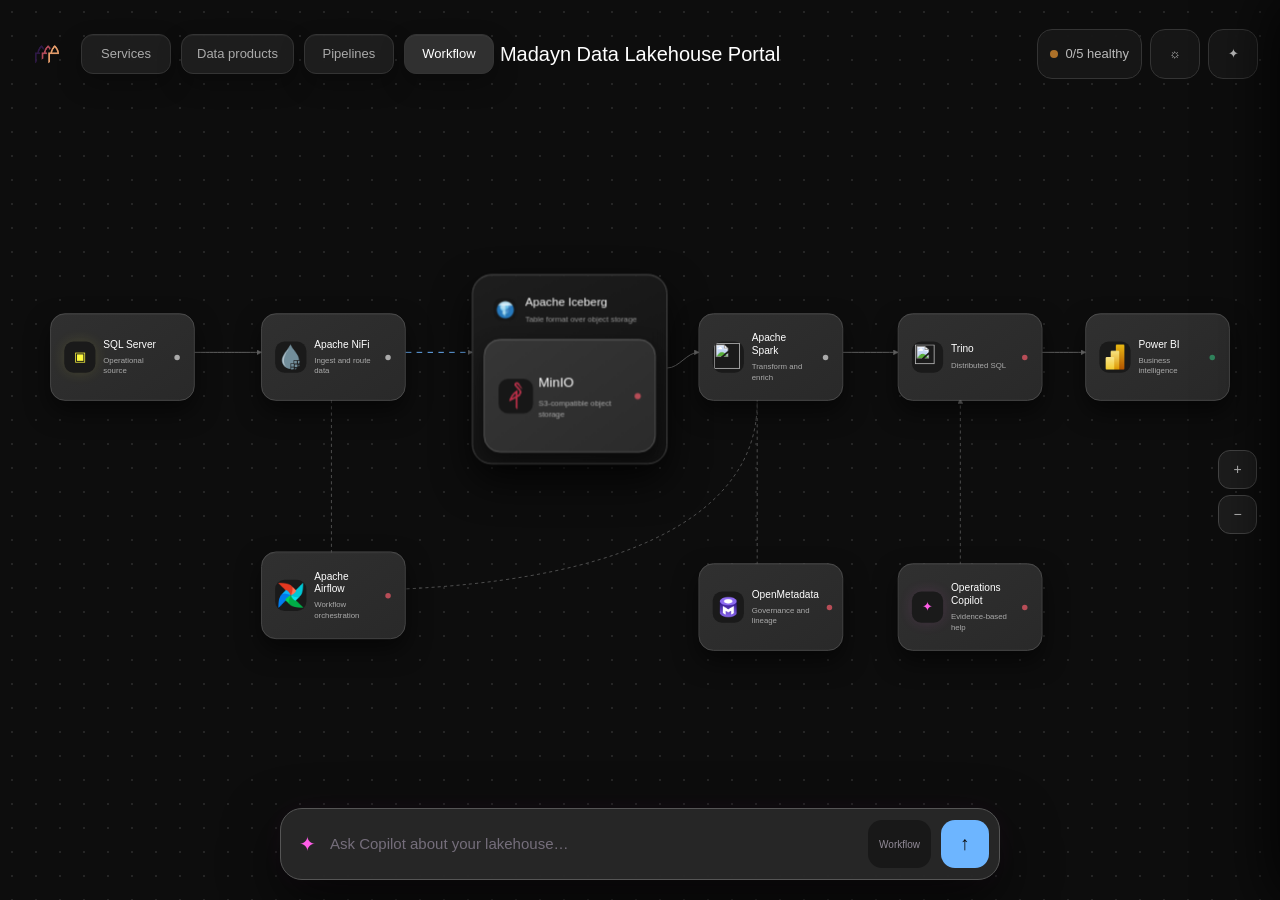
==== commit 0342f5cc: "portal changes" ====
--- a/platform/portal/src/index.html
+++ b/platform/portal/src/index.html
@@ -3,367 +3,323 @@
   <head>
     <meta charset="utf-8" />
     <meta name="viewport" content="width=device-width,initial-scale=1" />
-    <title>Madayn Lakehouse // Operations</title>
-    <link rel="stylesheet" href="styles.css" />
+    <meta name="theme-color" content="#0d0c11" />
+    <title>Madayn Data Lakehouse Portal</title>
+    <script src="theme.js?v=20260916-23"></script>
+    <link rel="stylesheet" href="styles.css?v=20260916-24" />
   </head>
-  <body>
-    <header>
-      <a class="brand" href="#">
-        <img src="madayn-logo.png" alt="Madayn logo" />
-        <span>MADAYN<small>DATA LAKEHOUSE PORTAL</small> </span>
-      </a>
-      <div class="head-meta">
-        <button
+  <body class="canvas-app">
+    <header class="floating-header">
+      <div class="header-left">
+        <a class="canvas-brand" href="#workflow" aria-label="Madayn home"
+          ><img src="madayn-logo.png" alt="Madayn"
+        /></a>
+        <nav class="workspace-nav" aria-label="Portal views">
+          <a href="#services" data-route="services">Services</a
+          ><a href="#data" data-route="data">Data products</a
+          ><a href="#pipelines" data-route="pipelines">Pipelines</a
+          ><a href="#workflow" data-route="workflow">Workflow</a>
+        </nav>
+      </div>
+      <div class="portal-title"><span>Madayn Data Lakehouse Portal</span></div>
+      <div class="header-right">
+        <button class="health-control" id="global-health">
+          <i class="status-dot checking"></i><span>Checking</span></button
+        ><button
+          class="header-icon"
           id="theme-toggle"
-          class="theme-toggle"
-          type="button"
-          aria-label="Switch to light mode"
-          aria-pressed="false"
+          onclick="toggleMadaynTheme()"
+          aria-label="Toggle canvas contrast"
         >
-          <span>☼</span> LIGHT
-        </button>
-        <span class="env"> <i></i> POC / LOCAL</span>
-        <time id="clock">--:--:-- GST</time>
+          ◐</button
+        ><a class="header-icon" href="copilot.html" title="Open full Copilot"
+          >✦</a
+        >
       </div>
     </header>
-    <div class="shell">
-      <aside>
-        <nav>
-          <a class="selected" href="#overview">01&nbsp; OVERVIEW</a>
-          <a href="#services">02&nbsp; SERVICES</a>
-          <a href="#pipelines">03&nbsp; PIPELINES</a>
-          <a href="#datasets">04&nbsp; DATASETS</a>
-          <a href="copilot.html">05&nbsp; COPILOT</a>
-        </nav>
-        <section>
-          <label>STACK PROFILE</label>
-          <dl>
-            <div>
-              <dt>MODE</dt>
-              <dd>ON-PREM</dd>
-            </div>
-            <div>
-              <dt>FORMAT</dt>
-              <dd>ICEBERG</dd>
-            </div>
-            <div>
-              <dt>STORE</dt>
-              <dd>S3</dd>
-            </div>
-            <div>
-              <dt>ENV</dt>
-              <dd>POC-01</dd>
-            </div>
-          </dl>
-        </section>
-      </aside>
-      <main>
-        <section class="page-head" id="overview">
+
+    <main class="workspace" id="workspace">
+      <section class="workspace-view workflow-view" data-page="workflow">
+        <div class="canvas-stage" id="canvas-stage">
+          <svg class="connections" viewBox="0 0 1600 760" aria-hidden="true">
+            <defs>
+              <marker
+                id="arrow"
+                viewBox="0 0 10 10"
+                refX="9"
+                refY="5"
+                markerWidth="5"
+                markerHeight="5"
+                orient="auto"
+              >
+                <path d="M0 0L10 5L0 10z" />
+              </marker>
+            </defs>
+            <path d="M230 255C270 255 275 255 315 255" />
+            <path class="active-flow" d="M500 255C540 255 545 255 585 255" />
+            <path d="M835 275C850 275 860 255 875 255" />
+            <path d="M1060 255C1090 255 1100 255 1130 255" />
+            <path d="M1315 255C1340 255 1345 255 1370 255" />
+            <path
+              class="support"
+              d="M405 560V315M405 560C950 560 950 360 950 315M950 575V315M1210 575V315"
+            />
+          </svg>
+          <button
+            class="architecture-node"
+            style="--x: 45px; --y: 205px"
+            data-node="sqlserver"
+          >
+            <i>▣</i
+            ><span><b>SQL Server</b><small>Operational source</small></span
+            ><em data-node-health="sqlserver"></em></button
+          ><button
+            class="architecture-node"
+            style="--x: 315px; --y: 205px"
+            data-node="nifi"
+          >
+            <i class="service-logo"><img src="assets/nifi.webp" alt="" /></i
+            ><span><b>Apache NiFi</b><small>Ingest and route data</small></span
+            ><em data-node-health="nifi"></em></button
+          ><button
+            class="storage-stack"
+            style="--x: 585px; --y: 155px"
+            data-node="minio"
+          >
+            <span class="stack-title"
+              ><i class="stack-logo"><img src="assets/iceberg.png" alt="" /></i
+              ><b>Apache Iceberg</b
+              ><small>Table format over object storage</small></span
+            >
+            <span class="stack-inner"
+              ><i class="service-logo"><img src="assets/minio.png" alt="" /></i
+              ><span
+                ><b>MinIO</b><small>S3-compatible object storage</small></span
+              ><em data-node-health="minio"></em
+            ></span></button
+          ><button
+            class="architecture-node"
+            style="--x: 875px; --y: 205px"
+            data-node="spark"
+          >
+            <i class="service-logo"
+              ><img
+                src="https://spark.apache.org/images/spark-logo-rev.svg"
+                alt=""
+              /></i
+            ><span><b>Apache Spark</b><small>Transform and enrich</small></span
+            ><em data-node-health="spark"></em></button
+          ><button
+            class="architecture-node"
+            style="--x: 1130px; --y: 205px"
+            data-node="trino"
+          >
+            <i class="service-logo"
+              ><img
+                src="https://trino.io/assets/images/trino-logo/cbb.svg"
+                alt=""
+              /></i
+            ><span><b>Trino</b><small>Distributed SQL</small></span
+            ><em data-node-health="trino"></em>
+          </button>
+          <button
+            class="architecture-node"
+            style="--x: 1370px; --y: 205px"
+            data-node="powerbi"
+          >
+            <i class="service-logo"><img src="assets/powerbi.webp" alt="" /></i
+            ><span><b>Power BI</b><small>Business intelligence</small></span
+            ><em class="healthy"></em></button
+          ><button
+            class="architecture-node support-node"
+            style="--x: 315px; --y: 510px"
+            data-node="airflow"
+          >
+            <i class="service-logo"
+              ><img src="assets/Apache-Airflow.png" alt="" /></i
+            ><span
+              ><b>Apache Airflow</b><small>Workflow orchestration</small></span
+            ><em data-node-health="airflow"></em></button
+          ><button
+            class="architecture-node support-node"
+            style="--x: 875px; --y: 525px"
+            data-node="openmetadata"
+          >
+            <i class="service-logo"
+              ><img src="assets/openmetadata.png" alt="" /></i
+            ><span
+              ><b>OpenMetadata</b><small>Governance and lineage</small></span
+            ><em data-node-health="openmetadata"></em></button
+          ><button
+            class="architecture-node copilot-node"
+            style="--x: 1130px; --y: 525px"
+            data-node="copilot"
+          >
+            <i>✦</i
+            ><span
+              ><b>Operations Copilot</b><small>Evidence-based help</small></span
+            ><em data-node-health="copilot"></em>
+          </button>
+        </div>
+        <div class="canvas-controls">
+          <button id="zoom-in" title="Zoom in">+</button
+          ><button id="zoom-out" title="Zoom out">−</button
+          >
+        </div>
+      </section>
+
+      <section
+        class="workspace-view collection-view"
+        data-page="services"
+        hidden
+      >
+        <div class="view-heading">
           <div>
-            <label>PLATFORM / OVERVIEW</label>
-            <h1>Lakehouse Operations</h1>
+            <h1>Services & Health</h1>
+            <span
+              >Live health and details. Select a service to inspect
+              it.</span
+            >
+          </div>
+          <button id="refresh-services">↻ Refresh status</button>
+        </div>
+        <div class="view-tools">
+          <label
+            >⌕
+            <input
+              id="service-search"
+              type="search"
+              placeholder="Search services"
+          /></label>
+          <div class="filter-tabs" id="service-filter">
+            <button class="active" data-status="all">All</button
+            ><button data-status="healthy">Healthy</button
+            ><button data-status="offline">Unavailable</button>
+          </div>
+        </div>
+        <div class="service-grid" id="service-list"></div>
+      </section>
+      <section class="workspace-view collection-view" data-page="data" hidden>
+        <div class="view-heading">
+          <div>
+            <h1>Data products</h1>
+            <span>Published Iceberg datasets</span>
+          </div>
+        </div>
+        <div class="product-grid">
+          <button
+            class="product-card"
+            data-dataset="industrial_energy_daily_summary"
+          >
+            <span>Energy</span>
+            <h2>Industrial energy daily summary</h2>
             <p>
-              Unified runtime visibility and access for the Madayn data
-              platform.
+              Daily energy consumption summaries for reporting and analysis.
             </p>
-          </div>
-          <button id="refresh">↻&nbsp; REFRESH STATUS</button>
-        </section>
-        <section class="metrics">
+            <small>Owner · Energy data team</small></button
+          ><button class="product-card" data-dataset="taxi_hourly_summary">
+            <span>Transport</span>
+            <h2>Taxi hourly summary</h2>
+            <p>
+              Hourly transport activity summary for the demonstration domain.
+            </p>
+            <small>Owner · Transport data team</small></button
+          ><button class="product-card" data-dataset="genre_summary">
+            <span>Demo</span>
+            <h2>Genre summary</h2>
+            <p>
+              Aggregated artist and genre information for the demo catalogue.
+            </p>
+            <small>Owner · Demo data team</small>
+          </button>
+        </div>
+      </section>
+      <section
+        class="workspace-view collection-view"
+        data-page="pipelines"
+        hidden
+      >
+        <div class="view-heading">
           <div>
-            <label>SERVICES</label>
-            <strong>07</strong>
-            <small>registered</small>
-          </div>
+            <h1>Pipelines</h1>
+            <span
+              >Configured workflows and their path through the platform.</span
+            >
+          </div>
+          <a data-port="8090" data-protocol="http">Open Airflow ↗</a>
+        </div>
+        <article class="pipeline-card">
           <div>
-            <label>CORE HEALTH</label>
-            <strong id="health-count">--/04</strong>
-            <small>responding</small>
-          </div>
-          <div>
-            <label>DATA PRODUCTS</label>
-            <strong>03</strong>
-            <small>published</small>
-          </div>
-          <div>
-            <label>DEPLOYMENT</label>
-            <strong>LOCAL</strong>
-            <small>docker compose</small>
-          </div>
-        </section>
-        <div class="section-head" id="services">
-          <div>
-            <label>RUNTIME</label>
-            <h2>Service Registry</h2>
-          </div>
-          <span> <i></i> LIVE HEALTH ENDPOINT</span>
-        </div>
-        <section class="services">
-          <article data-health="minio">
-            <div class="rail">
-              01<i></i>
-              <i></i>
-              <i></i>
-            </div>
-            <div class="body">
-              <div class="title">
-                <div>
-                  <label>OBJECT STORAGE</label>
-                  <h3>MinIO</h3>
-                </div>
-                <span class="status checking"> <i></i> Checking</span>
-              </div>
+            <i>⇢</i
+            ><span
+              ><small>Daily · 06:00 GST</small>
+              <h2>Industrial energy pipeline</h2>
               <p>
-                S3-compatible storage for raw, refined, and curated lakehouse
-                objects.
-              </p>
-              <div class="endpoint">
-                <label>ENDPOINT</label>
-                <code data-port="9001" data-protocol="http">resolving...</code>
-              </div>
-              <footer>
-                <span>TCP :9001</span>
-                <a data-port="9001" data-protocol="http">Launch Console ↗</a>
-              </footer>
-            </div>
-          </article>
-          <article data-health="airflow">
-            <div class="rail">
-              02<i></i>
-              <i></i>
-              <i></i>
-            </div>
-            <div class="body">
-              <div class="title">
-                <div>
-                  <label>ORCHESTRATION</label>
-                  <h3>Apache Airflow</h3>
-                </div>
-                <span class="status checking"> <i></i> Checking</span>
-              </div>
-              <p>
-                Schedules, retries, monitors, and audits end-to-end data
-                workflows.
-              </p>
-              <div class="endpoint">
-                <label>ENDPOINT</label>
-                <code data-port="8090" data-protocol="http">resolving...</code>
-              </div>
-              <footer>
-                <span>TCP :8090</span>
-                <a data-port="8090" data-protocol="http">Launch Console ↗</a>
-              </footer>
-            </div>
-          </article>
-          <article data-health="trino">
-            <div class="rail">
-              03<i></i>
-              <i></i>
-              <i></i>
-            </div>
-            <div class="body">
-              <div class="title">
-                <div>
-                  <label>DISTRIBUTED SQL</label>
-                  <h3>Trino</h3>
-                </div>
-                <span class="status checking"> <i></i> Checking</span>
-              </div>
-              <p>
-                Federated query engine serving open Iceberg tables to analytics
-                clients.
-              </p>
-              <div class="endpoint">
-                <label>ENDPOINT</label>
-                <code data-port="8080" data-protocol="http">resolving...</code>
-              </div>
-              <footer>
-                <span>TCP :8080</span>
-                <a data-port="8080" data-protocol="http">Launch Console ↗</a>
-              </footer>
-            </div>
-          </article>
-          <article>
-            <div class="rail">
-              04<i></i>
-              <i></i>
-              <i></i>
-            </div>
-            <div class="body">
-              <div class="title">
-                <div>
-                  <label>DATA INGESTION</label>
-                  <h3>Apache NiFi</h3>
-                </div>
-                <span class="status secured"> <i></i> Secured</span>
-              </div>
-              <p>
-                Moves operational source data into governed raw storage flows.
-              </p>
-              <div class="endpoint">
-                <label>ENDPOINT</label>
-                <code data-port="8443" data-protocol="https" data-path="/nifi/"
-                  >resolving...</code
-                >
-              </div>
-              <footer>
-                <span>TLS :8443</span>
-                <a data-port="8443" data-protocol="https" data-path="/nifi/"
-                  >Launch Console ↗</a
-                >
-              </footer>
-            </div>
-          </article>
-          <article>
-            <div class="rail">
-              05<i></i>
-              <i></i>
-              <i></i>
-            </div>
-            <div class="body">
-              <div class="title">
-                <div>
-                  <label>COMPUTE ENGINE</label>
-                  <h3>Apache Spark</h3>
-                </div>
-                <span class="status active"> <i></i> Active</span>
-              </div>
-              <p>
-                Executes scalable cleaning, enrichment, and aggregation
-                workloads.
-              </p>
-              <div class="endpoint">
-                <label>ENDPOINT</label>
-                <code data-port="8888" data-protocol="http">resolving...</code>
-              </div>
-              <footer>
-                <span>TCP :8888</span>
-                <a data-port="8888" data-protocol="http">Launch Console ↗</a>
-              </footer>
-            </div>
-          </article>
-          <article data-health="openmetadata">
-            <div class="rail">
-              06<i></i>
-              <i></i>
-              <i></i>
-            </div>
-            <div class="body">
-              <div class="title">
-                <div>
-                  <label>DATA GOVERNANCE</label>
-                  <h3>OpenMetadata</h3>
-                </div>
-                <span class="status checking"> <i></i> Checking</span>
-              </div>
-              <p>
-                Catalogues ownership, classifications, quality, and end-to-end
-                data lineage.
-              </p>
-              <div class="endpoint">
-                <label>ENDPOINT</label>
-                <code data-port="8585" data-protocol="http">resolving...</code>
-              </div>
-              <footer>
-                <span>TCP :8585</span>
-                <a data-port="8585" data-protocol="http">Launch Console ↗</a>
-              </footer>
-            </div>
-          </article>
-          <article>
-            <div class="rail">
-              07<i></i>
-              <i></i>
-              <i></i>
-            </div>
-            <div class="body">
-              <div class="title">
-                <div>
-                  <label>BUSINESS INTELLIGENCE</label>
-                  <h3>Power BI</h3>
-                </div>
-                <span class="status active"> <i></i> Connected</span>
-              </div>
-              <p>
-                Consumes certified summary datasets through the Trino ODBC
-                interface.
-              </p>
-              <div class="endpoint">
-                <label>CONNECTION</label>
-                <code>DSN=Simba Trino / ODBC 64-bit</code>
-              </div>
-              <footer>
-                <span>WINDOWS VM</span>
-                <em>DESKTOP CLIENT</em>
-              </footer>
-            </div>
-          </article>
-        </section>
-        <section class="lower">
-          <article class="panel" id="pipelines">
-            <div class="panel-title">
-              <div>
-                <label>ORCHESTRATION</label>
-                <h2>Featured Pipeline</h2>
-              </div>
-              <code>DAILY / 06:00 GST</code>
-            </div>
-            <div class="pipeline">
-              <i></i>
-              <span>
-                <b>industrial_energy_lakehouse_pipeline</b>
-                <small>Energy domain · scheduled workflow</small>
-              </span>
-            </div>
-            <ol>
-              <li><b>01</b> GENERATE<small>Source readings</small></li>
-              <li><b>02</b> TRANSFORM<small>Iceberg tables</small></li>
-              <li><b>03</b> VALIDATE<small>Trino checks</small></li>
-            </ol>
+                Generates source readings, transforms them into Iceberg tables,
+                and validates the result through Trino.
+              </p></span
+            >
+          </div>
+          <div class="pipeline-flow">
+            <b>Source readings</b><em>→</em><b>Apache Spark</b><em>→</em
+            ><b>Iceberg table</b><em>→</em><b>Trino validation</b>
+          </div>
+          <footer>
             <a
-              class="outline"
               data-port="8090"
               data-protocol="http"
               data-path="/dags/industrial_energy_lakehouse_pipeline/grid"
-              >Open Pipeline Graph ↗</a
-            >
-          </article>
-          <article class="panel" id="datasets">
-            <div class="panel-title">
-              <div>
-                <label>CATALOG</label>
-                <h2>Published Datasets</h2>
-              </div>
-              <code>ICEBERG.DEMO</code>
-            </div>
-            <div class="row headings">
-              <span>TABLE</span>
-              <span>DOMAIN</span>
-              <span>STATE</span>
-            </div>
-            <div class="row">
-              <code>industrial_energy_daily_summary</code>
-              <span>ENERGY</span>
-              <b>READY</b>
-            </div>
-            <div class="row">
-              <code>taxi_hourly_summary</code>
-              <span>TRANSPORT</span>
-              <b>READY</b>
-            </div>
-            <div class="row">
-              <code>genre_summary</code>
-              <span>DEMO</span>
-              <b>READY</b>
-            </div>
-          </article>
-        </section>
-      </main>
-    </div>
-    <div class="site-footer">
-      <span>MADAYN LAKEHOUSE POC // BUILD 01</span>
-      <span>OPEN STANDARDS · ON PREMISES · NO VENDOR LOCK-IN</span>
-    </div>
-    <script src="app.js"></script>
+              >Open pipeline graph ↗</a
+            >
+          </footer>
+        </article>
+      </section>
+    </main>
+
+    <form class="floating-copilot" id="quick-copilot-form">
+      <span class="copilot-spark">✦</span
+      ><textarea
+        id="quick-question"
+        rows="1"
+        maxlength="1000"
+        placeholder="Ask Copilot about your lakehouse…"
+        aria-label="Ask Copilot"
+      ></textarea
+      ><button type="button" id="copilot-context" title="Current context">
+        Workflow</button
+      ><button class="send-button" type="submit" aria-label="Send">↑</button>
+    </form>
+    <aside class="detail-panel" id="detail-panel" aria-hidden="true">
+      <header>
+        <div>
+          <small id="detail-category">Service</small>
+          <h2 id="detail-title">Details</h2>
+        </div>
+        <button id="close-detail">×</button>
+      </header>
+      <div id="detail-body"></div>
+      <footer id="detail-actions"></footer>
+    </aside>
+    <aside class="answer-panel" id="answer-panel" aria-hidden="true">
+      <header>
+        <div>
+          <small>Read-only assistant</small>
+          <h2>Operations Copilot</h2>
+        </div>
+        <button id="close-answer">×</button>
+      </header>
+      <div class="answer-thread" id="answer-thread">
+        <div class="copilot-welcome">
+          <i>✦</i>
+          <h3>Ask about the platform</h3>
+          <p>
+            I’ll search available evidence and show you the sources behind the
+            answer.
+          </p>
+        </div>
+      </div>
+      <a href="copilot.html">Open full Copilot workspace →</a>
+    </aside>
+    <script src="app.js?v=20260916-25"></script>
   </body>
 </html>
--- a/platform/portal/src/styles.css
+++ b/platform/portal/src/styles.css
@@ -1,17 +1,25 @@
 :root {
-  --bg: #121315;
-  --panel: #191c1f;
-  --panel2: #141719;
-  --line: #344957;
-  --soft: #283139;
-  --text: #edf1f3;
-  --muted: #8a969d;
-  --green: #32d583;
-  --amber: #f4b740;
-  --blue: #6f9fbe;
-  --red: #ef6a6a;
-  --sans: "Helvetica Neue", Helvetica, Arial, sans-serif;
-  --mono: "SFMono-Regular", Consolas, "Liberation Mono", Menlo, monospace;
+  --bg: #f4f1eb;
+  --surface: #fffdf9;
+  --surface2: #f7f4ef;
+  --ink: #25222b;
+  --muted: #736e79;
+  --line: #e4ded6;
+  --purple: #3f91dc;
+  --purple2: #2576bf;
+  --purple-soft: #e3f1ff;
+  --green: #30835c;
+  --green-soft: #e2f1e8;
+  --amber: #ad7129;
+  --amber-soft: #f7ecd9;
+  --red: #b74d57;
+  --red-soft: #f8e6e7;
+  --nav: #171522;
+  --shadow: 0 12px 35px #271f3014;
+  --radius: 16px;
+  --sans: Inter, "Helvetica Neue", Arial, sans-serif;
+  --mono: "SFMono-Regular", Consolas, monospace;
+  color-scheme: light;
 }
 * {
   box-sizing: border-box;
@@ -22,1065 +30,3190 @@
 body {
   margin: 0;
   background: var(--bg);
-  color: var(--text);
-  font: 14px var(--sans);
-}
-header {
-  height: 64px;
-  padding: 0 28px;
+  color: var(--ink);
+  font: 14px/1.5 var(--sans);
+}
+button,
+input,
+textarea,
+select {
+  font: inherit;
+}
+button:focus-visible,
+a:focus-visible,
+input:focus-visible,
+textarea:focus-visible,
+select:focus-visible {
+  outline: 0;
+  box-shadow: 0 0 0 3px #76549a4d !important;
+}
+button {
+  color: inherit;
+}
+.app-shell {
+  min-height: 100vh;
+  display: flex;
+}
+.sidebar {
+  position: fixed;
+  inset: 0 auto 0 0;
+  width: 232px;
+  padding: 18px 14px;
+  display: flex;
+  flex-direction: column;
+  background: var(--nav);
+  color: #ebe7f0;
+  z-index: 20;
+  transition: 0.2s;
+}
+.sidebar-head {
+  height: 50px;
   display: flex;
   align-items: center;
   justify-content: space-between;
-  background: #0d0f10;
-  border-bottom: 1px solid var(--line);
 }
 .brand {
-  display: flex;
-  align-items: center;
-  gap: 11px;
-  color: var(--text);
+  min-width: 0;
+  display: flex;
+  align-items: center;
+  gap: 10px;
+  color: inherit;
   text-decoration: none;
-  letter-spacing: 0.12em;
-}
-.brand > b {
+}
+.brand img {
+  width: 36px;
+  height: 36px;
+  object-fit: contain;
+}
+.brand span,
+.sidebar-user span {
+  display: grid;
+  line-height: 1.15;
+}
+.brand small,
+.sidebar-user small {
+  margin-top: 4px;
+  color: #918b9d;
+  font-size: 10px;
+}
+.icon-button {
+  width: 36px;
+  height: 36px;
+  padding: 0;
+  border: 1px solid var(--line);
+  border-radius: 10px;
+  background: transparent;
+  display: grid;
+  place-items: center;
+  cursor: pointer;
+}
+.sidebar .icon-button {
+  border-color: #332f41;
+  color: #aaa4b2;
+}
+.primary-nav {
+  margin-top: 34px;
+  display: grid;
+  gap: 5px;
+}
+.primary-nav a,
+.sidebar-action {
+  width: 100%;
+  min-height: 44px;
+  padding: 0 12px;
+  display: flex;
+  align-items: center;
+  gap: 13px;
+  border: 0;
+  border-radius: 11px;
+  background: transparent;
+  color: #aaa4b2;
+  text-decoration: none;
+  cursor: pointer;
+  text-align: left;
+}
+.primary-nav a:hover,
+.primary-nav a.active,
+.sidebar-action:hover {
+  background: #292437;
+  color: #fff;
+}
+.primary-nav a.active {
+  box-shadow: inset 3px 0 var(--purple);
+}
+.primary-nav i,
+.sidebar-action i {
+  width: 22px;
+  font-style: normal;
+  font-size: 18px;
+  text-align: center;
+}
+.primary-nav .accent {
+  color: #bd9adb;
+}
+.sidebar-bottom {
+  margin-top: auto;
+  display: grid;
+  gap: 10px;
+}
+.sidebar-user {
+  padding: 10px;
+  display: flex;
+  align-items: center;
+  gap: 10px;
+  border-top: 1px solid #302c3b;
+}
+.sidebar-user > b,
+.avatar {
   width: 34px;
   height: 34px;
+  border: 0;
+  border-radius: 50%;
   display: grid;
   place-items: center;
+  background: #d9c6e9;
+  color: #46305d;
+  font-size: 11px;
+  font-weight: 700;
+}
+.sidebar.collapsed {
+  width: 74px;
+}
+.sidebar.collapsed .brand span,
+.sidebar.collapsed .primary-nav span,
+.sidebar.collapsed .sidebar-action span,
+.sidebar.collapsed .sidebar-user span {
+  display: none;
+}
+.sidebar.collapsed .sidebar-toggle {
+  transform: rotate(180deg);
+}
+.sidebar.collapsed + .app-area {
+  margin-left: 74px;
+  width: calc(100% - 74px);
+}
+.app-area {
+  width: calc(100% - 232px);
+  margin-left: 232px;
+  transition: 0.2s;
+}
+.topbar {
+  height: 72px;
+  padding: 0 28px;
+  display: flex;
+  align-items: center;
+  justify-content: space-between;
+  background: #fffdf9ed;
+  border-bottom: 1px solid var(--line);
+  position: sticky;
+  top: 0;
+  z-index: 15;
+  backdrop-filter: blur(12px);
+}
+.topbar-title,
+.topbar-actions {
+  display: flex;
+  align-items: center;
+  gap: 10px;
+}
+.topbar-title > div {
+  display: flex;
+  align-items: baseline;
+  gap: 10px;
+}
+.topbar-title span {
+  color: var(--muted);
+  font-size: 12px;
+}
+.topbar h1 {
+  margin: 0;
+  font-size: 17px;
+}
+.mobile-menu {
+  display: none;
+}
+.global-search {
+  width: 250px;
+  height: 38px;
+  padding: 0 10px;
+  display: flex;
+  align-items: center;
+  gap: 8px;
+  border: 1px solid var(--line);
+  border-radius: 11px;
+  background: var(--surface2);
+  color: var(--muted);
+}
+.global-search input,
+.table-search input {
+  min-width: 0;
+  flex: 1;
+  border: 0;
+  outline: 0;
+  background: transparent;
+  color: var(--ink);
+}
+kbd {
+  padding: 2px 5px;
+  border: 1px solid var(--line);
+  border-radius: 5px;
+  background: var(--surface);
+  font-size: 9px;
+}
+.environment-button,
+.health-pill {
+  height: 38px;
+  padding: 0 11px;
+  display: flex;
+  align-items: center;
+  gap: 7px;
+  border: 1px solid var(--line);
+  border-radius: 11px;
+  background: var(--surface);
+  cursor: pointer;
+  font-size: 12px;
+}
+.status-dot {
+  width: 8px;
+  height: 8px;
+  border-radius: 50%;
+  display: inline-block;
+  background: #9e98a2;
+}
+.healthy {
+  --status: var(--green);
+}
+.warning {
+  --status: var(--amber);
+}
+.offline {
+  --status: var(--red);
+}
+.status-dot.healthy {
   background: var(--green);
-  color: #07140d;
-  font: 900 18px var(--mono);
-}
-.brand span {
+}
+.status-dot.warning {
+  background: var(--amber);
+}
+.status-dot.offline {
+  background: var(--red);
+}
+.status-dot.checking {
+  background: #aaa;
+  animation: pulse 1s infinite;
+}
+.page-container {
+  max-width: 1600px;
+  margin: auto;
+  padding: 40px;
+}
+.route-page[hidden] {
+  display: none;
+}
+.hero-row,
+.page-heading {
+  display: flex;
+  align-items: flex-end;
+  justify-content: space-between;
+  gap: 25px;
+  margin-bottom: 28px;
+}
+.hero-row h2,
+.page-heading h2 {
+  margin: 3px 0 6px;
+  font-size: 32px;
+  letter-spacing: -0.03em;
+}
+.lead,
+.page-heading p {
+  margin: 0;
+  color: var(--muted);
+  font-size: 15px;
+}
+.eyebrow {
+  margin: 0 !important;
+  color: var(--purple) !important;
+  font-size: 11px !important;
   font-weight: 700;
-}
-.brand small {
-  display: block;
-  margin-top: 3px;
+  letter-spacing: 0.07em;
+  text-transform: uppercase;
+}
+.hero-actions {
+  display: flex;
+  gap: 9px;
+  min-width: 0;
+}
+.button {
+  min-height: 40px;
+  padding: 0 16px;
+  border: 1px solid transparent;
+  border-radius: 11px;
+  display: inline-flex;
+  align-items: center;
+  justify-content: center;
+  text-decoration: none;
+  cursor: pointer;
+  font-weight: 600;
+  font-size: 13px;
+}
+.button.primary {
+  background: var(--purple);
+  color: #fff;
+}
+.button.primary:hover {
+  background: var(--purple2);
+}
+.button.secondary {
+  background: var(--surface);
+  border-color: var(--line);
+}
+.button.quiet {
+  background: transparent;
+  color: var(--purple);
+}
+.button.full {
+  width: 100%;
+  margin-top: 10px;
+}
+.metric-grid {
+  display: grid;
+  grid-template-columns: repeat(4, 1fr);
+  gap: 14px;
+}
+.metric-card {
+  padding: 19px;
+  display: flex;
+  align-items: center;
+  gap: 14px;
+  background: var(--surface);
+  border: 1px solid var(--line);
+  border-radius: var(--radius);
+}
+.metric-card > i,
+.service-icon {
+  width: 42px;
+  height: 42px;
+  border-radius: 12px;
+  display: grid;
+  place-items: center;
+  background: var(--purple-soft);
+  color: var(--purple);
+  font-style: normal;
+  font-size: 18px;
+}
+.metric-card > i.blue {
+  background: #e5eef5;
+  color: #537da0;
+}
+.metric-card > i.amber {
+  background: var(--amber-soft);
+  color: var(--amber);
+}
+.metric-card > i.red {
+  background: var(--red-soft);
+  color: var(--red);
+}
+.metric-card div {
+  display: grid;
+}
+.metric-card span {
   color: var(--muted);
-  font: 9px var(--mono);
-  letter-spacing: 0.12em;
-}
-.head-meta {
-  display: flex;
-  align-items: center;
-  gap: 23px;
+  font-size: 12px;
+}
+.metric-card strong {
+  margin: 1px 0;
+  font-size: 20px;
+}
+.metric-card small {
+  color: #99939d;
+}
+.surface {
+  background: var(--surface);
+  border: 1px solid var(--line);
+  border-radius: var(--radius);
+  box-shadow: var(--shadow);
+}
+.overview-grid {
+  margin-top: 18px;
+  display: grid;
+  grid-template-columns: 1.35fr 0.65fr;
+  gap: 16px;
+}
+.architecture-preview,
+.attention-panel,
+.pipeline-panel,
+.quick-panel {
+  padding: 22px;
+}
+.section-title {
+  display: flex;
+  align-items: center;
+  justify-content: space-between;
+  gap: 15px;
+}
+.section-title h3 {
+  margin: 3px 0 0;
+  font-size: 17px;
+}
+.text-button {
+  padding: 5px;
+  border: 0;
+  background: transparent;
+  color: var(--purple);
+  cursor: pointer;
+  font-weight: 600;
+  font-size: 12px;
+}
+.mini-flow {
+  width: 100%;
+  margin-top: 25px;
+  padding: 28px 10px;
+  display: flex;
+  align-items: center;
+  justify-content: space-around;
+  border: 0;
+  border-radius: 13px;
+  background: #1b1825;
+  color: #fff;
+  cursor: pointer;
+}
+.mini-flow span {
+  display: grid;
+  place-items: center;
+}
+.mini-flow span > i {
+  width: 38px;
+  height: 38px;
+  border-radius: 11px;
+  display: grid;
+  place-items: center;
+  background: #302940;
+  color: #c5a8de;
+  font-style: normal;
+}
+.mini-flow b {
+  margin-top: 8px;
+  font-size: 12px;
+}
+.mini-flow small {
+  color: #8f8998;
+  font-size: 9px;
+}
+.mini-flow em {
+  color: #665d70;
+  font-style: normal;
+}
+.compact-list {
+  margin-top: 18px;
+  display: grid;
+  gap: 9px;
+}
+.empty-inline {
+  min-height: 100px;
+  display: flex;
+  align-items: center;
+  justify-content: center;
+  gap: 10px;
   color: var(--muted);
-  font: 10px var(--mono);
-}
-.env {
-  padding: 7px 9px;
-  border: 1px solid var(--line);
-  color: #c6cdd1;
-}
-.env i {
-  display: inline-block;
+}
+.spinner {
+  width: 16px;
+  height: 16px;
+  border: 2px solid var(--line);
+  border-top-color: var(--purple);
+  border-radius: 50%;
+  animation: spin 0.7s linear infinite;
+}
+.attention-item {
+  padding: 11px;
+  display: flex;
+  align-items: center;
+  gap: 10px;
+  border-radius: 11px;
+  background: var(--surface2);
+}
+.attention-item div {
+  display: grid;
+  flex: 1;
+}
+.attention-item small,
+.pipeline-run small {
+  color: var(--muted);
+}
+.pipeline-run {
+  margin-top: 20px;
+  padding: 13px;
+  display: grid;
+  grid-template-columns: auto 1fr auto auto;
+  align-items: center;
+  gap: 12px;
+  border-radius: 12px;
+  background: var(--surface2);
+}
+.pipeline-run div {
+  display: grid;
+}
+.pipeline-run time {
+  color: var(--muted);
+  font-size: 11px;
+}
+.honest-note {
+  margin: 12px 0 0;
+  color: var(--muted);
+  font-size: 11px;
+}
+.quick-actions {
+  margin-top: 18px;
+  display: grid;
+  gap: 8px;
+}
+.quick-actions button {
+  padding: 11px;
+  border: 0;
+  border-radius: 11px;
+  display: flex;
+  align-items: center;
+  gap: 11px;
+  background: var(--surface2);
+  cursor: pointer;
+  text-align: left;
+}
+.quick-actions button > i {
+  width: 32px;
+  height: 32px;
+  display: grid;
+  place-items: center;
+  border-radius: 9px;
+  background: var(--purple-soft);
+  color: var(--purple);
+  font-style: normal;
+}
+.quick-actions span {
+  display: grid;
+}
+.quick-actions small {
+  color: var(--muted);
+}
+.status-badge {
+  width: max-content;
+  padding: 4px 8px;
+  border-radius: 99px;
+  display: inline-flex !important;
+  align-items: center;
+  gap: 6px;
+  font-size: 10px;
+  font-weight: 700;
+}
+.status-badge i {
   width: 6px;
   height: 6px;
-  background: var(--amber);
-}
-.shell {
-  max-width: 1600px;
-  min-height: calc(100vh - 112px);
-  margin: auto;
-  display: grid;
-  grid-template-columns: 188px 1fr;
-}
-aside {
-  padding: 24px 16px;
+  border-radius: 50%;
+  background: currentColor;
+}
+.status-badge.healthy {
+  background: var(--green-soft);
+  color: var(--green);
+}
+.status-badge.offline {
+  background: var(--red-soft);
+  color: var(--red);
+}
+.status-badge.warning {
+  background: var(--amber-soft);
+  color: var(--amber);
+}
+.status-badge.neutral {
+  background: #ece9ed;
+  color: #77717b;
+}
+.canvas-toolbar {
+  padding: 10px 12px;
+  display: flex;
+  justify-content: space-between;
+  background: var(--surface);
+  border: 1px solid var(--line);
+  border-radius: 14px 14px 0 0;
+}
+.filter-chips {
+  display: flex;
+  gap: 5px;
+}
+.filter-chips button,
+.canvas-actions button {
+  padding: 7px 10px;
+  border: 0;
+  border-radius: 8px;
+  background: transparent;
+  cursor: pointer;
+  font-size: 12px;
+}
+.filter-chips button.active {
+  background: var(--purple-soft);
+  color: var(--purple);
+  font-weight: 700;
+}
+.canvas-actions {
+  display: flex;
+  align-items: center;
+  gap: 4px;
+}
+.canvas-actions button {
+  min-width: 32px;
+  background: var(--surface2);
+}
+.canvas-actions span {
+  width: 45px;
+  text-align: center;
+  color: var(--muted);
+  font-size: 10px;
+}
+.architecture-workspace {
+  height: calc(100vh - 235px);
+  min-height: 590px;
+  position: relative;
+  overflow: hidden;
+  border-radius: 0 0 16px 16px;
+  background: #17151f;
+  background-image: radial-gradient(#393442 1px, transparent 1px);
+  background-size: 22px 22px;
+}
+.canvas-stage {
+  width: 1500px;
+  height: 720px;
+  position: absolute;
+  transform-origin: 0 0;
+  transition: transform 0.18s;
+}
+.connections {
+  position: absolute;
+  inset: 0;
+  width: 1500px;
+  height: 720px;
+  pointer-events: none;
+}
+.connections path {
+  fill: none;
+  stroke: #5c5367;
+  stroke-width: 1.5;
+  marker-end: url(#arrow);
+}
+.connections path.active-flow {
+  stroke: #8d69ad;
+  stroke-dasharray: 7;
+  animation: dash 7s linear infinite;
+}
+.connections path.support {
+  stroke: #6d586f;
+  stroke-dasharray: 4;
+}
+.connections marker path {
+  fill: #716679;
+  stroke: none;
+}
+.lane {
+  position: absolute;
+  top: 42px;
+  color: #777080;
+  font-size: 10px;
+  text-transform: uppercase;
+  letter-spacing: 0.12em;
+}
+.architecture-node {
+  width: 170px;
+  min-height: 94px;
+  padding: 14px;
+  position: absolute;
+  left: var(--x);
+  top: var(--y);
+  display: grid;
+  grid-template-columns: 36px 1fr 8px;
+  align-items: center;
+  gap: 10px;
+  border: 1px solid #403949;
+  border-radius: 14px;
+  background: #25212e;
+  color: #f5f1f7;
+  box-shadow: 0 12px 25px #0003;
+  cursor: pointer;
+  text-align: left;
+}
+.architecture-node:hover {
+  border-color: #9873b8;
+  transform: translateY(-2px);
+}
+.architecture-node > i {
+  width: 36px;
+  height: 36px;
+  border-radius: 10px;
+  display: grid;
+  place-items: center;
+  background: #372d43;
+  color: #c7a3e1;
+  font-style: normal;
+}
+.architecture-node span {
+  display: grid;
+}
+.architecture-node b {
+  font-size: 12px;
+}
+.architecture-node small {
+  margin-top: 4px;
+  color: #918b99;
+  font-size: 9px;
+}
+.architecture-node em {
+  width: 7px;
+  height: 7px;
+  border-radius: 50%;
+  background: #aaa;
+}
+.architecture-node em.healthy {
+  background: var(--green);
+}
+.architecture-node em.offline {
+  background: var(--red);
+}
+.architecture-node.muted {
+  opacity: 0.64;
+}
+.architecture-node.support-node {
+  border-color: #54445b;
+}
+.architecture-node.copilot-node {
+  box-shadow: 0 0 30px #76549a38;
+}
+.canvas-stage.hide-labels .architecture-node small {
+  display: none;
+}
+.architecture-node.filtered {
+  opacity: 0.15;
+  pointer-events: none;
+}
+.canvas-legend {
+  position: absolute;
+  left: 16px;
+  bottom: 15px;
+  padding: 8px 11px;
+  display: flex;
+  gap: 14px;
+  border: 1px solid #424242;
+  border-radius: 10px;
+  background: #202020;
+  color: #aaa;
+  font-size: 9px;
+}
+.canvas-legend span {
+  display: flex;
+  align-items: center;
+  gap: 5px;
+}
+.flow-key {
+  width: 18px;
+  border-top: 2px solid #8d69ad;
+}
+.content-layout {
+  display: grid;
+  grid-template-columns: 1fr 330px;
+  gap: 16px;
+}
+.list-surface {
+  overflow: hidden;
+}
+.list-toolbar {
+  padding: 14px 17px;
+  display: flex;
+  align-items: center;
+  justify-content: space-between;
+  gap: 12px;
+  border-bottom: 1px solid var(--line);
+}
+.table-search {
+  height: 38px;
+  max-width: 360px;
+  flex: 1;
+  padding: 0 11px;
+  display: flex;
+  align-items: center;
+  gap: 8px;
+  border: 1px solid var(--line);
+  border-radius: 10px;
+  background: var(--surface2);
+}
+.demo-label {
+  padding: 5px 8px;
+  border-radius: 7px;
+  background: var(--amber-soft);
+  color: var(--amber);
+  font-size: 10px;
+}
+.table-row {
+  width: 100%;
+  padding: 16px;
+  display: grid;
+  grid-template-columns: 2fr 1fr 1fr 1fr 1fr auto;
+  align-items: center;
+  gap: 15px;
+  border: 0;
+  border-bottom: 1px solid var(--line);
+  background: transparent;
+  cursor: pointer;
+  text-align: left;
+}
+.table-row:hover,
+.table-row.selected {
+  background: var(--surface2);
+}
+.table-row > span {
+  display: grid;
+}
+.table-row small {
+  color: var(--muted);
+  font-size: 10px;
+}
+.table-row b {
+  font-size: 11px;
+}
+.primary-cell {
+  display: flex !important;
+  align-items: center;
+  gap: 11px;
+}
+.primary-cell > span {
+  display: grid;
+}
+.selection-panel {
+  padding: 22px;
+}
+.selection-panel h3 {
+  margin: 4px 0;
+}
+.selection-panel > p:not(.eyebrow) {
+  color: var(--muted);
+}
+.flow-preview {
+  margin: 20px 0;
+  padding: 15px 8px;
+  display: flex;
+  align-items: center;
+  justify-content: space-between;
+  border-radius: 12px;
+  background: #1b1825;
+  color: #fff;
+}
+.flow-preview span {
+  display: grid;
+  text-align: center;
+  font-size: 10px;
+}
+.flow-preview small {
+  color: #918b99;
+}
+.flow-preview i {
+  color: #695e70;
+  font-style: normal;
+}
+.detail-list {
+  margin: 20px 0;
+}
+.detail-list div,
+.drawer-metrics div {
+  padding: 10px 0;
+  display: flex;
+  justify-content: space-between;
+  gap: 15px;
+  border-bottom: 1px solid var(--line);
+}
+.detail-list dt {
+  color: var(--muted);
+}
+.detail-list dd {
+  margin: 0;
+  text-align: right;
+}
+.detail-list code,
+code {
+  font: 10px var(--mono);
+}
+.catalogue-grid {
+  padding: 16px;
+  display: grid;
+  grid-template-columns: repeat(3, 1fr);
+  gap: 14px;
+}
+.dataset-card {
+  position: relative;
+  padding: 20px;
+  border: 1px solid var(--line);
+  border-radius: 14px;
+  background: var(--surface);
+  cursor: pointer;
+  text-align: left;
+}
+.dataset-card:hover {
+  border-color: #bba6ce;
+  box-shadow: var(--shadow);
+}
+.dataset-card > i {
+  font-style: normal;
+  color: var(--purple);
+  font-size: 25px;
+}
+.dataset-card h3 {
+  margin: 15px 0 7px;
+}
+.dataset-card p {
+  min-height: 42px;
+  color: var(--muted);
+}
+.layer-badge {
+  position: absolute;
+  right: 14px;
+  top: 14px;
+  padding: 4px 7px;
+  border-radius: 7px;
+  background: var(--amber-soft);
+  color: var(--amber);
+  font-size: 9px;
+  font-weight: 700;
+}
+.dataset-card dl {
+  margin: 16px 0;
+}
+.dataset-card dl div {
+  display: flex;
+  justify-content: space-between;
+}
+.dataset-card dt {
+  color: var(--muted);
+}
+.dataset-card dd {
+  margin: 0;
+}
+.tag-row {
+  display: flex;
+  gap: 5px;
+}
+.tag-row em {
+  padding: 4px 7px;
+  border-radius: 6px;
+  background: var(--surface2);
+  color: var(--muted);
+  font-size: 9px;
+  font-style: normal;
+}
+.service-toolbar {
+  justify-content: flex-start;
+}
+.service-toolbar .filter-chips {
+  margin-left: auto;
+}
+.service-toolbar select {
+  height: 36px;
+  padding: 0 10px;
+  border: 1px solid var(--line);
+  border-radius: 9px;
+  background: var(--surface);
+}
+.service-row {
+  padding: 14px 18px;
+  display: grid;
+  grid-template-columns: 2fr 1fr 1fr 1fr auto;
+  align-items: center;
+  gap: 15px;
+  border-bottom: 1px solid var(--line);
+  cursor: pointer;
+}
+.service-row:hover {
+  background: var(--surface2);
+}
+.service-row .primary-cell div {
+  display: grid;
+}
+.service-row small {
+  color: var(--muted);
+}
+.overflow-button {
+  border: 0;
+  background: transparent;
+  font-size: 20px;
+  cursor: pointer;
+}
+.empty-state {
+  padding: 60px;
+  text-align: center;
+  color: var(--muted);
+}
+.scrim {
+  position: fixed;
+  inset: 0;
+  background: #18141e59;
+  z-index: 30;
+  backdrop-filter: blur(2px);
+}
+.details-drawer,
+.copilot-drawer {
+  width: min(440px, 100vw);
+  position: fixed;
+  inset: 0 0 0 auto;
+  z-index: 35;
   display: flex;
   flex-direction: column;
-  justify-content: space-between;
-  background: #101214;
-  border-right: 1px solid var(--soft);
-}
-aside nav {
-  display: grid;
-  gap: 3px;
-}
-aside nav a {
-  padding: 11px 9px;
-  color: #77858d;
-  border-left: 2px solid transparent;
-  text-decoration: none;
-  font: 10px var(--mono);
-}
-aside nav a:hover,
-aside nav .selected {
-  background: #191e21;
-  border-left-color: var(--green);
-  color: var(--text);
-}
-aside label,
-label {
-  color: var(--blue);
-  font: 9px var(--mono);
-  letter-spacing: 0.13em;
-}
-aside dl {
-  margin: 12px 0 0;
-  border-top: 1px solid var(--soft);
-}
-aside dl div {
-  padding: 8px 0;
-  display: flex;
-  justify-content: space-between;
-  border-bottom: 1px solid var(--soft);
-  font: 9px var(--mono);
-}
-aside dt {
-  color: #58656d;
-}
-aside dd {
-  margin: 0;
-  color: #abb5ba;
-}
-main {
-  min-width: 0;
-  padding: 34px 38px 56px;
-}
-.page-head {
-  padding-bottom: 26px;
-  display: flex;
-  align-items: end;
+  background: var(--surface);
+  box-shadow: -20px 0 50px #1e16252e;
+  transform: translateX(105%);
+  transition: 0.22s;
+}
+.details-drawer.open,
+.copilot-drawer.open {
+  transform: none;
+}
+.drawer-head {
+  padding: 22px;
+  display: flex;
+  align-items: center;
   justify-content: space-between;
   border-bottom: 1px solid var(--line);
 }
-h1 {
-  margin: 7px 0 0;
-  font-size: 32px;
-  letter-spacing: -0.025em;
-}
-.page-head p {
-  margin: 8px 0 0;
+.drawer-head h2 {
+  margin: 3px 0 0;
+}
+.drawer-body {
+  padding: 22px;
+  overflow: auto;
+}
+.drawer-hero {
+  padding: 18px;
+  border-radius: 14px;
+  background: var(--surface2);
+}
+.drawer-hero p {
   color: var(--muted);
 }
-button {
-  padding: 10px 14px;
-  background: #1b2422;
-  border: 1px solid #39705d;
+.drawer-actions {
+  margin-top: auto;
+  padding: 18px 22px;
+  border-top: 1px solid var(--line);
+  display: grid;
+  grid-template-columns: 1fr 1fr;
+  gap: 8px;
+}
+.assistant-title {
+  display: flex;
+  align-items: center;
+  gap: 11px;
+}
+.assistant-title > i {
+  width: 38px;
+  height: 38px;
+  border-radius: 11px;
+  display: grid;
+  place-items: center;
+  background: var(--purple-soft);
+  color: var(--purple);
+  font-style: normal;
+}
+.context-chip {
+  width: max-content;
+  max-width: calc(100% - 36px);
+  margin: 14px 18px 0;
+  padding: 6px 8px 6px 10px;
+  border-radius: 99px;
+  display: flex;
+  gap: 8px;
+  background: var(--purple-soft);
+  color: var(--purple);
+  font-size: 11px;
+}
+.context-chip button {
+  border: 0;
+  background: transparent;
+  cursor: pointer;
+}
+.drawer-conversation {
+  flex: 1;
+  padding: 20px;
+  overflow: auto;
+}
+.assistant-welcome {
+  text-align: center;
+  margin: 70px auto;
+  max-width: 290px;
+}
+.assistant-welcome > i {
+  width: 45px;
+  height: 45px;
+  margin: auto;
+  border-radius: 13px;
+  display: grid;
+  place-items: center;
+  background: var(--purple-soft);
+  color: var(--purple);
+  font-style: normal;
+}
+.assistant-welcome p {
+  color: var(--muted);
+}
+.chat-message {
+  margin-bottom: 15px;
+  padding: 12px 14px;
+  border-radius: 14px;
+  line-height: 1.6;
+}
+.chat-message.user {
+  margin-left: 50px;
+  background: var(--purple);
+  color: #fff;
+  border-bottom-right-radius: 4px;
+}
+.chat-message.assistant {
+  margin-right: 20px;
+  background: var(--surface2);
+  border-bottom-left-radius: 4px;
+}
+.chat-message.error {
+  background: var(--red-soft);
+  color: var(--red);
+}
+.chat-message small {
+  display: block;
+  margin-top: 8px;
+  opacity: 0.7;
+}
+.drawer-composer {
+  margin: 0 18px;
+  padding: 7px;
+  display: flex;
+  align-items: end;
+  border: 1px solid var(--line);
+  border-radius: 14px;
+  background: var(--surface2);
+}
+.drawer-composer textarea {
+  flex: 1;
+  padding: 8px;
+  border: 0;
+  outline: 0;
+  resize: none;
+  background: transparent;
+}
+.drawer-composer button {
+  width: 36px;
+  height: 36px;
+  border: 0;
+  border-radius: 10px;
+  background: var(--purple);
+  color: #fff;
+  cursor: pointer;
+}
+.open-full-copilot {
+  padding: 12px;
+  text-align: center;
+  color: var(--purple);
+  text-decoration: none;
+  font-size: 11px;
+}
+.toast {
+  position: fixed;
+  left: 50%;
+  bottom: 24px;
+  z-index: 60;
+  padding: 10px 15px;
+  border-radius: 10px;
+  background: #26212e;
+  color: #fff;
+  opacity: 0;
+  transform: translate(-50%, 15px);
+  pointer-events: none;
+  transition: 0.2s;
+}
+.toast.show {
+  opacity: 1;
+  transform: translate(-50%, 0);
+}
+/* Conversational Copilot page */
+.copilot-page {
+  min-height: 100vh;
+}
+.copilot-workspace {
+  margin-left: 232px;
+}
+.copilot-main {
+  max-width: 1100px;
+  height: calc(100vh - 72px);
+  margin: auto;
+  padding: 30px 40px 20px;
+  display: flex;
+  flex-direction: column;
+}
+.chat-head {
+  display: flex;
+  justify-content: space-between;
+}
+.chat-head h2 {
+  margin: 2px 0;
+}
+.chat-head p {
+  margin: 4px 0;
+  color: var(--muted);
+}
+.readonly {
+  padding: 6px 9px;
+  border-radius: 99px;
+  background: var(--green-soft);
   color: var(--green);
-  font: 10px var(--mono);
+  font-size: 10px;
+  font-weight: 700;
+}
+.chat-scroll {
+  flex: 1;
+  padding: 28px 0;
+  overflow: auto;
+  scrollbar-width: none;
+  -ms-overflow-style: none;
+}
+.chat-scroll::-webkit-scrollbar {
+  display: none;
+}
+.copilot-empty {
+  max-width: 650px;
+  margin: 8vh auto;
+  text-align: center;
+}
+.copilot-empty > i {
+  width: 55px;
+  height: 55px;
+  margin: auto;
+  display: grid;
+  place-items: center;
+  border-radius: 16px;
+  background: var(--purple-soft);
+  color: var(--purple);
+  font-style: normal;
+  font-size: 23px;
+}
+.copilot-empty p {
+  color: var(--muted);
+}
+.suggested-prompts {
+  margin-top: 28px;
+  display: flex;
+  flex-wrap: wrap;
+  justify-content: center;
+  gap: 8px;
+}
+.suggested-prompts button {
+  padding: 9px 12px;
+  border: 1px solid var(--line);
+  border-radius: 99px;
+  background: var(--surface);
   cursor: pointer;
 }
-.metrics {
-  display: grid;
-  grid-template-columns: repeat(4, 1fr);
-  border: 1px solid var(--line);
-  border-top: 0;
-}
-.metrics > div {
-  padding: 16px 19px;
-  border-right: 1px solid var(--line);
-}
-.metrics > div:last-child {
+.conversation {
+  max-width: 780px;
+  margin: auto;
+}
+.message {
+  margin-bottom: 24px;
+}
+.message.user {
+  margin-left: 25%;
+  padding: 13px 16px;
+  border-radius: 15px 15px 4px;
+  background: var(--purple);
+  color: #fff;
+}
+.message.assistant {
+  padding-left: 44px;
+  position: relative;
+}
+.message.assistant:before {
+  content: "✦";
+  width: 32px;
+  height: 32px;
+  position: absolute;
+  left: 0;
+  top: 0;
+  display: grid;
+  place-items: center;
+  border-radius: 10px;
+  background: var(--purple-soft);
+  color: var(--purple);
+}
+.answer-block h4 {
+  margin: 18px 0 6px;
+}
+.answer-block p {
+  white-space: pre-line;
+}
+.answer-meta {
+  display: flex;
+  gap: 7px;
+  margin-bottom: 10px;
+}
+.evidence-disclosure {
+  margin-top: 18px;
+  border-top: 1px solid var(--line);
+}
+.evidence-disclosure summary {
+  padding: 13px 0;
+  color: var(--purple);
+  cursor: pointer;
+  font-weight: 600;
+}
+.citation-card {
+  margin: 8px 0;
+  padding: 11px;
+  border-radius: 10px;
+  background: var(--surface2);
+}
+.citation-card code {
+  display: block;
+  margin-top: 6px;
+  color: var(--muted);
+}
+.chat-composer-wrap {
+  max-width: 800px;
+  width: 100%;
+  margin: auto;
+}
+.chat-composer {
+  padding: 9px;
+  display: flex;
+  align-items: end;
+  gap: 8px;
+  border: 1px solid #cfc4d7;
+  border-radius: 16px;
+  background: var(--surface);
+  box-shadow: var(--shadow);
+}
+.chat-composer textarea {
+  min-height: 48px;
+  max-height: 130px;
+  flex: 1;
+  padding: 8px;
   border: 0;
-}
-.metrics label,
-.metrics small {
-  display: block;
-}
-.metrics strong {
-  display: inline-block;
-  margin: 8px 8px 0 0;
-  font: 600 21px var(--mono);
-}
-.metrics small {
-  display: inline;
-  color: var(--muted);
-  font: 9px var(--mono);
-}
-.section-head {
-  margin: 37px 0 13px;
-  display: flex;
-  align-items: end;
+  outline: 0;
+  resize: none;
+  background: transparent;
+}
+.chat-composer button {
+  width: 42px;
+  height: 42px;
+  border: 0;
+  border-radius: 12px;
+  background: var(--purple);
+  color: #fff;
+  cursor: pointer;
+}
+.composer-footer {
+  padding: 7px;
+  display: flex;
   justify-content: space-between;
-}
-.section-head h2,
-.panel h2 {
-  margin: 5px 0 0;
-  font-size: 19px;
-}
-.section-head > span {
-  color: var(--muted);
-  font: 9px var(--mono);
-}
-.section-head > span i {
-  display: inline-block;
-  width: 6px;
-  height: 6px;
-  margin-right: 6px;
-  background: var(--green);
-}
-.services {
-  display: grid;
-  grid-template-columns: repeat(2, minmax(0, 1fr));
-  gap: 10px;
-}
-.services > article {
-  min-height: 239px;
-  display: grid;
-  grid-template-columns: 31px 1fr;
-  background: var(--panel);
-  border: 1px solid var(--line);
-}
-.services > article:hover {
-  border-color: #587286;
-  background: #1b1f22;
-}
-.rail {
-  padding: 11px 0;
-  display: flex;
-  flex-direction: column;
-  align-items: center;
-  background: var(--panel2);
-  border-right: 1px solid var(--soft);
-  color: #596770;
-  font: 9px var(--mono);
-}
-.rail i {
-  width: 5px;
-  height: 5px;
-  margin-top: 9px;
-  border: 1px solid #52616a;
-}
-.rail i:first-of-type {
-  margin-top: auto;
-  background: #40515c;
-}
-.body {
-  min-width: 0;
-  padding: 18px 19px 14px;
-}
-.title {
-  display: flex;
-  justify-content: space-between;
-  align-items: start;
-  gap: 10px;
-}
-.title h3 {
-  margin: 5px 0 0;
-  font-size: 20px;
-}
-.status {
-  flex: none;
-  padding: 6px 8px;
-  border: 1px solid var(--line);
-  color: var(--muted);
-  font: 9px var(--mono);
-  text-transform: uppercase;
-}
-.status i {
-  display: inline-block;
-  width: 6px;
-  height: 6px;
-  margin-right: 5px;
-  background: currentColor;
-}
-.status.active {
-  color: var(--green);
-  border-color: #285b45;
-  background: #173328;
-}
-.status.checking,
-.status.secured {
-  color: var(--amber);
-  border-color: #645027;
-  background: #332817;
-}
-.status.offline {
-  color: var(--red);
-  border-color: #633838;
-  background: #342020;
-}
-.body > p {
-  min-height: 38px;
-  margin: 14px 0;
-  color: #99a4aa;
-  font-size: 12px;
-  line-height: 1.55;
-}
-.endpoint {
-  padding: 9px 0;
-  display: flex;
-  gap: 13px;
-  border-block: 1px solid var(--soft);
-  overflow: hidden;
-}
-.endpoint label {
-  flex: none;
-  color: #5f6c74;
-}
-.endpoint code {
-  overflow: hidden;
-  color: #bec7cc;
-  font: 10px var(--mono);
-  text-overflow: ellipsis;
-  white-space: nowrap;
-}
-.body footer {
-  padding-top: 14px;
-  display: flex;
-  align-items: center;
-  justify-content: space-between;
-}
-.body footer > span,
-.body footer em {
-  color: #65727a;
-  font: 9px var(--mono);
-  font-style: normal;
-}
-.body footer a,
-.outline {
-  padding: 8px 10px;
-  background: var(--green);
-  color: #07150e;
-  text-decoration: none;
-  font: 700 10px var(--mono);
-  text-transform: uppercase;
-  cursor: pointer;
-}
-.body footer a:hover {
-  background: #5ae49f;
-}
-.lower {
-  margin-top: 32px;
-  display: grid;
-  grid-template-columns: 1fr 1fr;
-  gap: 10px;
-}
-.panel {
-  padding: 21px;
-  background: var(--panel);
-  border: 1px solid var(--line);
-}
-.panel-title {
-  display: flex;
-  align-items: start;
-  justify-content: space-between;
-}
-.panel-title > code {
-  padding: 6px 8px;
-  border: 1px solid var(--soft);
-  color: var(--muted);
-  font: 9px var(--mono);
-}
-.pipeline {
-  margin-top: 21px;
-  padding: 12px;
-  display: flex;
-  align-items: center;
-  gap: 11px;
-  background: var(--panel2);
-  border-left: 2px solid var(--green);
-}
-.pipeline > i {
-  width: 7px;
-  height: 7px;
-  background: var(--green);
-}
-.pipeline b,
-.pipeline small {
-  display: block;
-}
-.pipeline b {
-  font: 10px var(--mono);
-}
-.pipeline small {
-  margin-top: 4px;
   color: var(--muted);
   font-size: 10px;
 }
-.panel ol {
-  padding: 18px 0;
-  margin: 0;
-  display: grid;
-  grid-template-columns: repeat(3, 1fr);
-  list-style: none;
-}
-.panel li {
-  color: #c0c8cc;
-  font: 9px var(--mono);
-}
-.panel li > b {
-  margin-right: 7px;
-  color: var(--green);
-}
-.panel li small {
-  display: block;
-  margin: 5px 0 0 25px;
+.context-button {
+  border: 0;
+  background: transparent;
+  color: var(--purple);
+  cursor: pointer;
+}
+.context-panel {
+  margin-bottom: 8px;
+  padding: 12px;
+  display: grid;
+  grid-template-columns: 1fr 1fr;
+  gap: 8px;
+  border: 1px solid var(--line);
+  border-radius: 12px;
+  background: var(--surface);
+}
+.context-panel[hidden] {
+  display: none;
+}
+.context-panel label {
+  display: grid;
+  gap: 4px;
   color: var(--muted);
-  font-family: var(--sans);
-}
-.outline {
-  display: inline-block;
-  background: transparent;
-  border: 1px solid #39705d;
-  color: var(--green);
-}
-.row {
-  padding: 12px 2px;
-  display: grid;
-  grid-template-columns: minmax(0, 1fr) 85px 50px;
-  gap: 9px;
-  border-bottom: 1px solid var(--soft);
-  font: 9px var(--mono);
-}
-.row.headings {
-  margin-top: 12px;
-  color: #5c6870;
-  font-size: 8px;
-}
-.row code {
-  overflow: hidden;
-  color: #c3cbd0;
-  font: 10px var(--mono);
-  text-overflow: ellipsis;
-}
-.row b {
-  color: var(--green);
-  font-weight: 500;
-}
-.site-footer {
-  height: 48px;
-  padding: 0 28px;
-  display: flex;
-  align-items: center;
-  justify-content: space-between;
-  background: #0c0e0f;
-  border-top: 1px solid var(--line);
-  color: #536169;
-  font: 8px var(--mono);
-  letter-spacing: 0.1em;
-}
-@media (max-width: 1000px) {
-  .shell {
-    grid-template-columns: 1fr;
-  }
-  aside {
-    display: none;
-  }
-  .services,
-  .lower {
-    grid-template-columns: 1fr;
-  }
-  main {
-    padding: 28px 24px 50px;
-  }
-}
-@media (max-width: 620px) {
-  header {
-    padding: 0 15px;
-  }
-  .head-meta time {
-    display: none;
-  }
-  main {
-    padding: 24px 13px 40px;
-  }
-  .page-head {
-    display: block;
-  }
-  .page-head button {
-    margin-top: 20px;
-  }
-  .metrics {
-    grid-template-columns: repeat(2, 1fr);
-  }
-  .metrics > div:nth-child(2) {
-    border-right: 0;
-  }
-  .services > article {
-    grid-template-columns: 23px 1fr;
-  }
-  .body {
-    padding: 15px 12px;
-  }
-  .title {
-    display: block;
-  }
-  .status {
-    display: inline-block;
-    margin-top: 9px;
-  }
-  .lower {
-    margin-top: 20px;
-  }
-  .panel ol {
-    grid-template-columns: 1fr;
-    gap: 14px;
-  }
-  .site-footer {
-    height: auto;
-    padding: 17px;
-    display: grid;
-    gap: 7px;
-  }
-}
-.theme-toggle {
-  padding: 7px 9px;
-  background: var(--panel2);
+  font-size: 10px;
+}
+.context-panel select,
+.context-panel input {
+  height: 34px;
   border: 1px solid var(--line);
-  color: var(--text);
-  font: 9px var(--mono);
-  letter-spacing: 0.06em;
-}
-.theme-toggle:hover {
-  background: var(--soft);
-}
-.theme-toggle span {
-  margin-right: 5px;
-  color: var(--amber);
-}
-:root[data-theme="light"] {
-  --bg: #e9edf0;
-  --panel: #fff;
-  --panel2: #f3f5f6;
-  --line: #8ba0ad;
-  --soft: #cbd4d9;
-  --text: #172027;
-  --muted: #566670;
-  --green: #087a4d;
-  --amber: #9a6200;
-  --blue: #326b91;
-  --red: #b4232d;
-  color-scheme: light;
+  border-radius: 8px;
+  background: var(--surface2);
 }
 :root[data-theme="dark"] {
+  --bg: #13111b;
+  --surface: #201d28;
+  --surface2: #292531;
+  --ink: #f0ecf2;
+  --muted: #aaa3b1;
+  --line: #393440;
+  --purple: #a67bc9;
+  --purple2: #8b61ad;
+  --purple-soft: #382b45;
+  --green-soft: #1e382b;
+  --amber-soft: #3b2f20;
+  --red-soft: #41262b;
+  --nav: #0e0d14;
   color-scheme: dark;
 }
-:root[data-theme="light"] header {
-  background: #f8fafb;
-}
-:root[data-theme="light"] aside {
-  background: #e1e6e9;
-}
-:root[data-theme="light"] .site-footer {
-  background: #d9e0e4;
-  color: #52636d;
-}
-:root[data-theme="light"] aside nav a:hover,
-:root[data-theme="light"] aside nav .selected {
-  background: #d3dce1;
-}
-:root[data-theme="light"] .status.active {
-  background: #d8eee3;
-  border-color: #087a4d;
-}
-:root[data-theme="light"] .status.checking,
-:root[data-theme="light"] .status.secured {
-  background: #f7e9ca;
-  border-color: #9a6200;
-}
-:root[data-theme="light"] .status.offline {
-  background: #f5dddd;
-  border-color: #b4232d;
-}
-:root[data-theme="light"] .body footer a {
-  color: #fff;
-}
-:root[data-theme="light"] .brand > b {
-  color: #fff;
-}
-:root[data-theme="light"] .env {
-  color: var(--text);
-}
-:root[data-theme="light"] .services > article:hover {
-  background: #f4f7f8;
-  border-color: #52758c;
-}
-:root[data-theme="light"] .services > article:hover .rail {
-  background: #e8edef;
-}
-:root[data-theme="light"] .rail {
-  background: #f3f5f6;
-  color: #536773;
-}
-:root[data-theme="light"] .rail i {
-  border-color: #6d818d;
-}
-:root[data-theme="light"] .rail i:first-of-type {
-  background: #587180;
-}
-:root[data-theme="light"] .body > p {
-  color: #5e6d76;
-}
-:root[data-theme="light"] .endpoint code {
-  color: #384b56;
-}
-:root[data-theme="light"] .body footer > span,
-:root[data-theme="light"] .body footer em {
-  color: #536773;
-}
-:root[data-theme="light"] button:not(.theme-toggle) {
-  background: #e1eee8;
-  color: #086c46;
-  border-color: #087a4d;
-}
-:root[data-theme="light"] button:not(.theme-toggle):hover {
-  background: #cde4d8;
-}
-:root[data-theme="light"] .theme-toggle {
-  background: #fff;
-}
-:root[data-theme="light"] .theme-toggle:hover {
-  background: #e4eaed;
-}
-:root[data-theme="light"] aside nav a {
-  color: #566a75;
-}
-:root[data-theme="light"] .pipeline {
-  background: #f3f5f6;
-}
-:root[data-theme="light"] .pipeline b,
-:root[data-theme="light"] .row code {
-  color: #243640;
-}
-:root[data-theme="light"] .outline {
-  background: transparent;
-  color: #087a4d;
-}
-
-/* Madayn brand system: aubergine, rose, and apricot from the official mark. */
-:root {
-  --green: #55a77d;
-  --amber: #efa165;
-  --blue: #a98ac5;
-}
-:root[data-theme="light"] {
-  --green: #287a55;
-  --amber: #b85f2f;
-  --blue: #5a3778;
-}
-.brand img {
-  width: 40px;
-  height: 40px;
-  display: block;
-  object-fit: contain;
-}
-.brand > b {
-  display: none;
-}
-.env i {
-  background: var(--amber);
-}
-.theme-toggle span {
-  color: var(--amber);
-}
-aside nav a:hover,
-aside nav .selected {
-  border-left-color: var(--green);
-}
-.section-head > span i,
-.pipeline > i {
-  background: var(--green);
-}
-.pipeline {
-  border-left-color: var(--green);
-}
-.body footer a {
-  background: var(--green);
-  color: #fff;
-}
-.body footer a:hover {
-  background: #68b68d;
-}
-.outline {
-  border-color: var(--green);
-  color: var(--green);
-}
-.status.active {
-  color: #77c69c;
-  background: #1b3027;
-  border-color: #3f795e;
-}
-.status.checking,
-.status.secured {
-  color: #f3ae7d;
-  background: #38261e;
-  border-color: #925b38;
-}
-button:not(.theme-toggle) {
-  background: #1c2d26;
-  color: #77c69c;
-  border-color: #3f795e;
-}
-button:not(.theme-toggle):hover {
-  background: #253c32;
-}
-:root[data-theme="light"] .status.active {
-  color: #246b4b;
-  background: #dcece4;
-  border-color: #3d8462;
-}
-:root[data-theme="light"] .status.checking,
-:root[data-theme="light"] .status.secured {
-  color: #93491f;
-  background: #fae3d3;
-  border-color: #c66c38;
-}
-:root[data-theme="light"] button:not(.theme-toggle) {
-  background: #deebe4;
-  color: #246b4b;
-  border-color: #3d8462;
-}
-:root[data-theme="light"] button:not(.theme-toggle):hover {
-  background: #cce1d5;
-}
-:root[data-theme="light"] .outline {
-  background: transparent;
-  color: #246b4b;
-  border-color: #3d8462;
-}
-
-/* Operations Copilot */
-.readonly-badge {
-  padding: 8px 10px;
-  border: 1px solid #3f795e;
-  color: #77c69c;
-  font: 9px var(--mono);
-  letter-spacing: 0.09em;
-}
-.readonly-badge i {
-  display: inline-block;
-  width: 6px;
-  height: 6px;
-  margin-right: 7px;
-  background: currentColor;
-}
-.copilot-layout {
-  margin-top: 22px;
-  display: grid;
-  grid-template-columns: minmax(330px, 0.78fr) minmax(420px, 1.22fr);
-  gap: 12px;
-  align-items: start;
-}
-.copilot-query {
-  position: sticky;
-  top: 18px;
-}
-.copilot-query form {
-  margin-top: 23px;
-}
-.copilot-query textarea {
-  width: 100%;
-  min-height: 122px;
-  margin: 8px 0 15px;
-  padding: 14px;
-  resize: vertical;
-  background: var(--panel2);
-  border: 1px solid var(--line);
-  color: var(--text);
-  font: 14px/1.55 var(--sans);
-  outline: none;
-}
-.copilot-query textarea:focus,
-.copilot-query select:focus,
-.copilot-query input:focus {
-  border-color: var(--green);
-  box-shadow: 0 0 0 1px var(--green);
-}
-.filter-grid {
-  display: grid;
-  grid-template-columns: 1fr 1fr;
-  gap: 12px;
-}
-.filter-grid > div {
-  display: grid;
-  gap: 7px;
-}
-.filter-grid select,
-.filter-grid input {
-  width: 100%;
-  min-width: 0;
-  padding: 10px;
-  background: var(--panel2);
-  border: 1px solid var(--soft);
-  color: var(--text);
-  font: 10px var(--mono);
-  color-scheme: dark;
-}
-.ask-button {
-  width: 100%;
-  margin-top: 16px;
-  padding: 13px;
-}
-.ask-button:disabled {
-  opacity: 0.55;
-  cursor: wait;
-}
-.suggestions {
-  margin-top: 24px;
-  padding-top: 18px;
-  border-top: 1px solid var(--soft);
-}
-#suggested-questions {
-  margin-top: 10px;
-  display: grid;
-  gap: 6px;
-}
-#suggested-questions button {
-  padding: 9px 10px;
-  text-align: left;
-  background: transparent;
-  border-color: var(--soft);
-  color: var(--muted);
-  font: 10px/1.4 var(--mono);
-}
-#suggested-questions button:hover {
-  border-color: var(--green);
-  color: var(--text);
-}
-.result-column {
-  display: grid;
-  gap: 12px;
-}
-.answer-panel {
-  min-height: 360px;
-}
-.empty-state,
-.loading-state {
-  display: grid;
-  place-items: center;
-  text-align: center;
-}
-.empty-state > div,
-.loading-state > div {
-  max-width: 350px;
-}
-.empty-icon {
-  display: inline-grid;
-  width: 48px;
-  height: 48px;
-  place-items: center;
-  border: 1px solid var(--line);
-  color: var(--green);
-  font-size: 21px;
-}
-.empty-state h2,
-.loading-state h2 {
-  margin: 16px 0 7px;
-}
-.empty-state p,
-.loading-state p,
-.error-help {
-  color: var(--muted);
-  line-height: 1.5;
-}
-.loader {
-  display: inline-block;
-  width: 34px;
-  height: 34px;
-  border: 2px solid var(--soft);
-  border-top-color: var(--green);
-  border-radius: 50%;
-  animation: spin 0.8s linear infinite;
+.dark-placeholder {
 }
 @keyframes spin {
   to {
     transform: rotate(360deg);
   }
 }
-.answer-meta {
-  margin-bottom: 25px;
-  display: flex;
+@keyframes pulse {
+  50% {
+    opacity: 0.35;
+  }
+}
+@keyframes dash {
+  to {
+    stroke-dashoffset: -50;
+  }
+}
+@media (max-width: 1100px) {
+  .metric-grid {
+    grid-template-columns: repeat(2, 1fr);
+  }
+  .overview-grid {
+    grid-template-columns: 1fr;
+  }
+  .content-layout {
+    grid-template-columns: 1fr;
+  }
+  .selection-panel {
+    display: none;
+  }
+  .catalogue-grid {
+    grid-template-columns: 1fr 1fr;
+  }
+  .global-search {
+    width: 190px;
+  }
+  .environment-button {
+    display: none;
+  }
+}
+@media (max-width: 760px) {
+  .sidebar {
+    transform: translateX(-105%);
+    width: 232px !important;
+  }
+  .sidebar.mobile-open {
+    transform: none;
+  }
+  .sidebar.collapsed + .app-area,
+  .app-area {
+    width: 100%;
+    margin-left: 0;
+  }
+  .mobile-menu {
+    display: grid;
+  }
+  .topbar {
+    padding: 0 14px;
+  }
+  .topbar-title > div > span,
+  .global-search,
+  .health-pill,
+  .avatar {
+    display: none;
+  }
+  .page-container {
+    padding: 24px 15px;
+  }
+  .hero-row,
+  .page-heading {
+    align-items: flex-start;
+    flex-direction: column;
+  }
+  .hero-actions {
+    width: 100%;
+  }
+  .hero-actions .button {
+    flex: 1;
+    min-width: 0;
+    padding-inline: 10px;
+    white-space: nowrap;
+    font-size: 11px;
+  }
+  .metric-grid,
+  .catalogue-grid {
+    grid-template-columns: 1fr;
+  }
+  .mini-flow {
+    overflow: auto;
+    justify-content: flex-start;
+    gap: 14px;
+  }
+  .pipeline-run {
+    grid-template-columns: auto 1fr;
+  }
+  .pipeline-run time,
+  .pipeline-run > .status-badge {
+    display: none;
+  }
+  .table-row {
+    grid-template-columns: 1fr;
+  }
+  .table-row > span:not(.primary-cell),
+  .table-row > em {
+    display: none;
+  }
+  .service-toolbar {
+    align-items: stretch;
+    flex-direction: column;
+  }
+  .service-toolbar .filter-chips {
+    margin: 0;
+  }
+  .service-row {
+    grid-template-columns: 1fr auto;
+  }
+  .service-row > span:not(.primary-cell),
+  .service-row > .status-badge {
+    display: none;
+  }
+  .architecture-workspace {
+    height: 620px;
+  }
+  .copilot-workspace {
+    margin-left: 0;
+  }
+  .copilot-main {
+    padding: 20px 15px;
+  }
+  .copilot-page .sidebar {
+    display: none;
+  }
+  .message.user {
+    margin-left: 10%;
+  }
+}
+
+/* Immersive lakehouse canvas */
+.canvas-app {
+  height: 100vh;
+  overflow: hidden;
+  background: #0d0d0d;
+  color: #fff;
+  --accent-blue: #6db5ff;
+  --accent-yellow: #fefa3d;
+  --accent-pink: #ff5de7;
+  --tile: #292929;
+  --tile-deep: #181818;
+  --tile-border: #555;
+}
+.canvas-app:before {
+  content: "";
+  position: fixed;
+  inset: 0;
+  background-image: radial-gradient(circle, #252525 1.25px, transparent 1.4px);
+  background-size: 24px 24px;
+  pointer-events: none;
+}
+.floating-header {
+  height: 64px;
+  position: fixed;
+  inset: 18px 22px auto;
+  z-index: 20;
+  display: grid;
+  grid-template-columns: 1fr auto 1fr;
+  align-items: center;
+  pointer-events: none;
+}
+.header-left,
+.header-right,
+.portal-title {
+  pointer-events: auto;
+}
+.header-left {
+  display: flex;
+  align-items: center;
+  gap: 9px;
+}
+.canvas-brand {
+  width: 46px;
+  height: 46px;
+  display: grid;
+  place-items: center;
+  border: 1px solid #343434;
+  border-radius: 15px;
+  background: #181818;
+  box-shadow: 0 10px 30px #0006;
+}
+.canvas-brand img {
+  width: 34px;
+  height: 34px;
+  object-fit: contain;
+}
+.workspace-nav {
+  padding: 0;
+  display: flex;
+  gap: 10px;
+  border: 0;
+  border-radius: 0;
+  background: transparent;
+  box-shadow: none;
+  backdrop-filter: none;
+}
+.workspace-nav a {
+  padding: 9px 13px;
+  border: 1px solid #343434;
+  border-radius: 15px;
+  background: #202020ed;
+  box-shadow:
+    0 10px 25px #0004,
+    inset 0 1px #ffffff0a;
+  backdrop-filter: blur(14px);
+  color: #aaa;
+  text-decoration: none;
+  font-size: 12px;
+  transition: 0.18s;
+}
+.workspace-nav a:hover,
+.workspace-nav a.active {
+  background: #303030;
+  border-color: #4b4b4b;
+  color: #fff;
+}
+.portal-title {
+  padding: 0;
+  display: flex;
+  align-items: center;
+  gap: 0;
+  border: 0;
+  border-radius: 0;
+  background: transparent;
+  box-shadow: none;
+  backdrop-filter: none;
+  font-weight: 300;
+}
+.header-right {
+  justify-self: end;
+  display: flex;
+  gap: 8px;
+}
+.health-control,
+.header-icon {
+  height: 42px;
+  padding: 0 12px;
+  border: 1px solid #343434;
+  border-radius: 12px;
+  background: #181818f2;
+  color: #bbb;
+  display: flex;
+  align-items: center;
+  gap: 7px;
+  text-decoration: none;
+  cursor: pointer;
+  backdrop-filter: blur(14px);
+}
+.header-icon {
+  width: 42px;
+  padding: 0;
+  justify-content: center;
+}
+.workspace {
+  height: 100vh;
+  position: relative;
+  overflow: hidden;
+}
+.workspace-view {
+  height: 100%;
+  animation: view-in 0.28s ease;
+}
+.workspace-view[hidden] {
+  display: none;
+}
+.workflow-view {
+  overflow: hidden;
+}
+.canvas-app .canvas-stage {
+  width: 1600px;
+  height: 760px;
+  position: absolute;
+  left: 50%;
+  top: 50%;
+  transform-origin: 0 0;
+}
+.canvas-app .architecture-node {
+  min-height: 104px;
+  border-color: var(--tile-border);
+  border-radius: 19px;
+  background: linear-gradient(145deg, #303030, #292929);
+  box-shadow:
+    0 14px 30px #0008,
+    inset 0 1px #ffffff0c;
+  transition:
+    border 0.18s,
+    transform 0.18s,
+    opacity 0.18s;
+}
+.canvas-app .architecture-node:hover {
+  border-color: #8a8a8a;
+}
+.canvas-app .architecture-node > i {
+  background: #1a1a1a;
+  color: #fff;
+}
+.canvas-app .architecture-node b {
+  color: #fff;
+}
+.canvas-app .architecture-node small {
+  color: #aaa;
+}
+.canvas-app .architecture-node[data-node="sqlserver"] > i,
+.canvas-app .architecture-node[data-node="minio"] > i {
+  color: var(--accent-yellow);
+  box-shadow: 0 0 18px #fefa3d1f;
+}
+.canvas-app .architecture-node[data-node="nifi"] > i,
+.canvas-app .architecture-node[data-node="trino"] > i {
+  color: var(--accent-blue);
+  box-shadow: 0 0 18px #6db5ff1f;
+}
+.canvas-app .architecture-node[data-node="iceberg"] > i,
+.canvas-app .architecture-node[data-node="copilot"] > i {
+  color: var(--accent-pink);
+  box-shadow: 0 0 18px #ff5de71f;
+}
+.canvas-app .architecture-node[data-node="spark"] > i,
+.canvas-app .architecture-node[data-node="airflow"] > i {
+  color: var(--accent-yellow);
+}
+.canvas-app .architecture-node[data-node="openmetadata"] > i,
+.canvas-app .architecture-node[data-node="layers"] > i {
+  color: var(--accent-blue);
+}
+.canvas-app .connections path {
+  stroke: #666;
+  stroke-width: 1.25;
+}
+.canvas-app .connections path.active-flow {
+  stroke: var(--accent-blue);
+}
+.canvas-app .connections path.support {
+  stroke: #505050;
+}
+.canvas-app .connections marker path {
+  fill: #777;
+}
+.canvas-app .lane {
+  color: #777;
+}
+.canvas-app .connections {
+  width: 1600px;
+  height: 760px;
+}
+.storage-stack {
+  width: 250px;
+  min-height: 240px;
+  padding: 20px 14px 14px;
+  position: absolute;
+  left: var(--x);
+  top: var(--y);
+  display: flex;
+  flex-direction: column;
+  gap: 14px;
+  border: 1px solid #5d5d5d;
+  border-radius: 25px;
+  background: linear-gradient(
+    155deg,
+    #242424c7 0%,
+    #171717d9 62%,
+    #121212ed 100%
+  );
+  box-shadow:
+    0 22px 50px #000b,
+    inset 0 1px #ffffff14;
+  color: #fff;
+  cursor: pointer;
+  text-align: left;
+  backdrop-filter: blur(12px);
+  overflow: visible;
+}
+.storage-stack:hover {
+  border-color: #888;
+  transform: translateY(-2px);
+}
+.stack-title {
+  min-height: 48px;
+  padding: 2px 13px;
+  display: grid;
+  grid-template-columns: 10px 1fr;
+  align-items: center;
+  column-gap: 10px;
+}
+.stack-title > i {
+  width: 8px;
+  height: 8px;
+  border-radius: 50%;
+  background: #fff;
+  box-shadow: 0 0 9px #fff8;
+}
+.stack-title > b {
+  font-size: 15px;
+  font-weight: 400;
+}
+.stack-title > small {
+  grid-column: 2;
+  color: #999;
+  font-size: 10px;
+}
+.stack-inner {
+  flex: 1;
+  min-height: 145px;
+  padding: 22px 18px;
+  display: grid;
+  grid-template-columns: 40px 1fr 8px;
+  align-items: center;
+  gap: 11px;
+  border: 1px solid #696969;
+  border-radius: 21px;
+  background: linear-gradient(145deg, #363636, #2b2b2b);
+  box-shadow:
+    inset 0 1px #ffffff18,
+    0 10px 24px #0007;
+}
+.stack-inner > i {
+  width: 44px;
+  height: 44px;
+  display: grid;
+  place-items: center;
+  border-radius: 12px;
+  background: #171717;
+  color: var(--accent-yellow);
+  font-style: normal;
+  box-shadow: 0 0 18px #fefa3d1f;
+}
+.stack-inner > span {
+  display: grid;
+}
+.stack-inner b {
+  font-size: 17px;
+  font-weight: 400;
+}
+.stack-inner small {
+  margin-top: 7px;
+  color: #aaa;
+  font-size: 10px;
+  line-height: 1.35;
+}
+.stack-inner > em {
+  width: 8px;
+  height: 8px;
+  border-radius: 50%;
+  background: #aaa;
+}
+.stack-inner > em.healthy {
+  background: var(--green);
+}
+.stack-inner > em.offline {
+  background: var(--red);
+}
+.canvas-controls {
+  position: absolute;
+  right: 23px;
+  top: 50%;
+  display: grid;
+  gap: 6px;
+}
+.canvas-controls button {
+  width: 39px;
+  height: 39px;
+  border: 1px solid #444;
+  border-radius: 12px;
+  background: #202020ed;
+  color: #bbb;
+  cursor: pointer;
+}
+.canvas-app .canvas-legend {
+  left: 22px;
+  bottom: 100px;
+}
+.collection-view {
+  padding: 110px max(5vw, 55px) 120px;
+  overflow: auto;
+  background: #0d0d0dcc;
+}
+.view-heading {
+  max-width: 1200px;
+  margin: 0 auto 25px;
+  display: flex;
+  align-items: end;
   justify-content: space-between;
+}
+.view-heading p {
+  margin: 0;
+  color: var(--accent-blue);
+  font-size: 11px;
+  font-weight: 700;
+  text-transform: uppercase;
+  letter-spacing: 0.1em;
+}
+.view-heading h1 {
+  margin: 5px 0;
+  font-size: 38px;
+}
+.view-heading span {
+  color: #8f8994;
+}
+.view-heading > a,
+.view-heading > button {
+  padding: 10px 14px;
+  border: 1px solid #444;
+  border-radius: 10px;
+  background: #202020;
+  color: #eee9f1;
+  text-decoration: none;
+  cursor: pointer;
+}
+.view-tools {
+  max-width: 1200px;
+  margin: 0 auto 15px;
+  padding: 10px;
+  display: flex;
+  justify-content: space-between;
+  border: 1px solid #3c3c3c;
+  border-radius: 13px;
+  background: #181818f2;
+}
+.view-tools label {
+  padding: 7px 10px;
+  border-radius: 9px;
+  background: #242424;
+  color: #827b88;
+}
+.view-tools input {
+  width: 260px;
+  border: 0;
+  outline: 0;
+  background: transparent;
+  color: #fff;
+}
+.filter-tabs button {
+  padding: 7px 11px;
+  border: 0;
+  border-radius: 8px;
+  background: transparent;
+  color: #99929f;
+  cursor: pointer;
+}
+.filter-tabs button.active {
+  background: #303030;
+  color: #fff;
+}
+.service-grid,
+.product-grid {
+  max-width: 1200px;
+  margin: auto;
+  display: grid;
+  grid-template-columns: repeat(3, 1fr);
+  gap: 12px;
+}
+.canvas-service-card,
+.product-card {
+  min-height: 175px;
+  padding: 20px;
+  border: 1px solid #484848;
+  border-radius: 20px;
+  background: linear-gradient(145deg, #2c2c2c, #242424);
+  color: #f2eef4;
+  text-align: left;
+  cursor: pointer;
+  box-shadow: 0 15px 35px #0003;
+  transition: 0.18s;
+}
+.canvas-service-card:hover,
+.product-card:hover {
+  transform: translateY(-3px);
+  border-color: #787878;
+}
+.canvas-service-card header {
+  display: flex;
+  justify-content: space-between;
+}
+.canvas-service-card .service-icon,
+.product-card > i {
+  background: #181818;
+  color: var(--accent-blue);
+}
+.canvas-service-card h2,
+.product-card h2 {
+  margin: 18px 0 5px;
+  font-size: 17px;
+}
+.canvas-service-card .status-badge {
+  padding: 0;
+  border: 0;
+  border-radius: 0;
+  background: transparent;
+  font-size: 13px;
+  font-weight: 500;
+}
+.canvas-service-card .status-badge i {
+  display: none;
+}
+.canvas-service-card .status-badge.healthy {
+  background: transparent;
+  color: #45b987;
+}
+.canvas-service-card .status-badge.warning {
+  background: transparent;
+  color: #d5a34d;
+}
+.canvas-service-card .status-badge.offline {
+  background: transparent;
+  color: #d86d7f;
+}
+.canvas-service-card p,
+.product-card p {
+  color: #918a96;
+}
+.canvas-service-card footer {
+  display: flex;
+  justify-content: space-between;
+  color: #77717c;
+  font-size: 10px;
+}
+.product-card > span {
+  margin-left: 0;
+  color: var(--accent-yellow);
+  font-size: 10px;
+}
+.product-card small {
+  color: #77717c;
+}
+.pipeline-card {
+  max-width: 1000px;
+  margin: auto;
+  padding: 28px;
+  border: 1px solid #484848;
+  border-radius: 21px;
+  background: linear-gradient(145deg, #2b2b2b, #232323);
+  box-shadow: 0 18px 40px #0004;
+}
+.pipeline-card > div:first-child {
+  display: flex;
+  gap: 15px;
+}
+.pipeline-card > div:first-child > i {
+  width: 48px;
+  height: 48px;
+  display: grid;
+  place-items: center;
+  border-radius: 13px;
+  background: #181818;
+  color: var(--accent-yellow);
+  font-style: normal;
+}
+.pipeline-card h2 {
+  margin: 3px 0;
+}
+.pipeline-card p {
+  color: #918a96;
+}
+.pipeline-flow {
+  margin: 28px 0;
+  padding: 25px;
+  display: flex;
+  justify-content: space-between;
+  border-radius: 13px;
+  background: #151515;
+}
+.pipeline-flow b {
+  padding: 9px 12px;
+  border: 1px solid #3a3440;
+  border-radius: 9px;
+}
+.pipeline-flow em {
+  align-self: center;
+  color: #665f6b;
+  font-style: normal;
+}
+.pipeline-card footer {
+  display: flex;
+  justify-content: space-between;
+  color: #847e89;
+  font-size: 11px;
+}
+.pipeline-card footer a {
+  color: var(--accent-blue);
+}
+.floating-copilot {
+  width: min(720px, calc(100% - 40px));
+  min-height: 62px;
+  padding: 8px 8px 8px 15px;
+  position: fixed;
+  left: 50%;
+  bottom: 20px;
+  z-index: 20;
+  transform: translateX(-50%);
+  display: flex;
+  align-items: center;
   gap: 10px;
-}
-.classification,
-.confidence {
-  padding: 6px 8px;
-  border: 1px solid var(--line);
-  font: 9px var(--mono);
+  border: 1px solid #555;
+  border-radius: 21px;
+  background: #292929f2;
+  box-shadow:
+    0 20px 55px #000a,
+    0 0 28px #ff5de70d;
+  backdrop-filter: blur(16px);
+}
+.copilot-spark {
+  color: var(--accent-pink);
+  font-size: 20px;
+}
+.floating-copilot textarea {
+  flex: 1;
+  padding: 10px 4px;
+  border: 0;
+  outline: 0;
+  resize: none;
+  background: transparent;
+  color: #f5eff7;
+}
+.floating-copilot textarea:focus,
+.floating-copilot textarea:focus-visible,
+.chat-composer textarea:focus,
+.chat-composer textarea:focus-visible {
+  outline: 0;
+  box-shadow: none !important;
+}
+.floating-copilot textarea::placeholder {
+  color: #756e7b;
+}
+.floating-copilot > button {
+  height: 40px;
+  border: 0;
+  border-radius: 11px;
+  cursor: pointer;
+}
+.floating-copilot #copilot-context {
+  padding: 0 11px;
+  background: #181818;
+  color: #918a97;
+  font-size: 10px;
+}
+.floating-copilot .send-button {
+  width: 40px;
+  background: var(--accent-blue);
+  color: #0d0d0d;
+  font-size: 17px;
+}
+.detail-panel,
+.answer-panel {
+  width: min(430px, 100vw);
+  position: fixed;
+  inset: 0 0 0 auto;
+  z-index: 30;
+  display: flex;
+  flex-direction: column;
+  background: #202020;
+  color: #f3eef5;
+  border-left: 1px solid #444;
+  box-shadow: -25px 0 60px #0008;
+  transform: translateX(105%);
+  transition: 0.24s;
+}
+.detail-panel.open,
+.answer-panel.open {
+  transform: none;
+}
+.detail-panel > header,
+.answer-panel > header {
+  padding: 22px;
+  display: flex;
+  justify-content: space-between;
+  border-bottom: 1px solid #342f39;
+}
+.detail-panel header small,
+.answer-panel header small {
+  color: var(--accent-blue);
+}
+.detail-panel h2,
+.answer-panel h2 {
+  margin: 3px 0;
+}
+.detail-panel header button,
+.answer-panel header button {
+  width: 35px;
+  height: 35px;
+  border: 1px solid #3a3540;
+  border-radius: 10px;
+  background: transparent;
+  color: #aaa;
+  cursor: pointer;
+}
+.detail-panel > div {
+  padding: 22px;
+  overflow: auto;
+}
+.detail-panel .drawer-hero {
+  background: #262626;
+  border: 1px solid #3f3f3f;
+}
+.detail-panel .detail-list div {
+  border-color: #3a3a3a;
+}
+.detail-panel > header,
+.detail-panel > footer {
+  border-color: #3a3a3a;
+}
+.detail-panel .status-badge {
+  padding: 0;
+  border-radius: 0;
+  background: transparent;
+  font-size: 13px;
+  font-weight: 500;
+}
+.detail-panel .status-badge i {
+  display: none;
+}
+.detail-panel .status-badge.healthy {
+  background: transparent;
+  color: #45b987;
+}
+.detail-panel .status-badge.warning {
+  background: transparent;
+  color: #d5a34d;
+}
+.detail-panel .status-badge.offline {
+  background: transparent;
+  color: #d86d7f;
+}
+.detail-panel .button.secondary,
+.detail-panel .button.secondary:visited {
+  border-color: #4a4a4a;
+  background: #262626;
+  color: #f2f2f2;
+}
+.detail-panel .button.secondary:hover {
+  border-color: #686868;
+  background: #303030;
+}
+.detail-panel > footer {
+  margin-top: auto;
+  padding: 18px;
+  display: grid;
+  grid-template-columns: 1fr 1fr;
+  gap: 8px;
+  border-top: 1px solid #342f39;
+}
+.answer-thread {
+  flex: 1;
+  padding: 20px;
+  overflow: auto;
+}
+.copilot-welcome {
+  margin-top: 25vh;
+  text-align: center;
+  color: #918a96;
+}
+.copilot-welcome i {
+  color: var(--accent-pink);
+  font-size: 26px;
+  font-style: normal;
+}
+.answer-panel > a {
+  padding: 16px;
+  text-align: center;
+  color: var(--accent-blue);
+  text-decoration: none;
+  border-top: 1px solid #342f39;
+}
+.answer-panel .chat-message.assistant {
+  background: #25212a;
+}
+.answer-panel .chat-message.user {
+  background: #76549a;
+}
+.canvas-app.light-canvas {
+  filter: contrast(0.93) brightness(1.12);
+}
+@keyframes view-in {
+  from {
+    opacity: 0;
+    transform: translateY(8px);
+  }
+  to {
+    opacity: 1;
+    transform: none;
+  }
+}
+@media (max-width: 800px) {
+  .floating-header {
+    inset: 10px 10px auto;
+    grid-template-columns: 1fr auto;
+  }
+  .portal-title {
+    display: none;
+  }
+  .workspace-nav a {
+    padding: 9px 8px;
+    font-size: 10px;
+  }
+  .health-control {
+    display: none;
+  }
+  .header-right {
+    grid-column: 2;
+  }
+  .collection-view {
+    padding: 90px 14px 115px;
+  }
+  .service-grid,
+  .product-grid {
+    grid-template-columns: 1fr;
+  }
+  .view-heading h1 {
+    font-size: 30px;
+  }
+  .view-tools {
+    align-items: stretch;
+    flex-direction: column;
+    gap: 8px;
+  }
+  .pipeline-flow {
+    align-items: stretch;
+    flex-direction: column;
+  }
+  .pipeline-flow em {
+    text-align: center;
+    transform: rotate(90deg);
+  }
+  .pipeline-card footer {
+    gap: 15px;
+    flex-direction: column;
+  }
+  .floating-copilot #copilot-context {
+    display: none;
+  }
+  .canvas-app .canvas-legend {
+    display: none;
+  }
+}
+
+/* Reference-sized controls and shared dotted pages */
+.canvas-app,
+.canvas-app button,
+.canvas-app input,
+.canvas-app textarea,
+.canvas-app select {
+  font-family:
+    "Avenir Next", Outfit, Inter, "Helvetica Neue", Arial, sans-serif;
+  font-weight: 400;
+}
+.canvas-app h1,
+.canvas-app h2,
+.canvas-app h3 {
+  font-weight: 400;
+}
+.canvas-app strong,
+.canvas-app b {
+  font-weight: 500;
+}
+.floating-header {
+  height: 72px;
+}
+.canvas-brand {
+  width: 50px;
+  height: 50px;
+  border: 0;
+  border-radius: 0;
+  background: transparent;
+  box-shadow: none;
+  backdrop-filter: none;
+}
+.workspace-nav {
+  padding: 0;
+  border-radius: 0;
+}
+.workspace-nav a {
+  min-width: 90px;
+  padding: 9px 15px;
+  text-align: center;
+  border-radius: 12px;
+  font-size: 13px;
+  font-weight: 400;
+  white-space: nowrap;
+}
+.portal-title {
+  min-height: auto;
+  padding: 0;
+  border-radius: 0;
+  font-size: 20px;
+  font-weight: 400;
+}
+.health-control,
+.header-icon {
+  height: 50px;
+  border-radius: 15px;
+  font-size: 13px;
+}
+.header-icon {
+  width: 50px;
+}
+.canvas-app .architecture-node {
+  width: 185px;
+  min-height: 112px;
+  padding: 17px;
+  grid-template-columns: 40px 1fr 8px;
+}
+.canvas-app .architecture-node > i {
+  width: 40px;
+  height: 40px;
+  border-radius: 12px;
+  font-size: 17px;
+}
+.canvas-app .architecture-node b {
+  font-size: 13px;
+  font-weight: 500;
+  line-height: 1.2;
+}
+.canvas-app .architecture-node small {
+  margin-top: 6px;
+  font-size: 10px;
+  line-height: 1.35;
+}
+.collection-view:before,
+.copilot-page:before {
+  content: "";
+  position: fixed;
+  inset: 0;
+  background-image: radial-gradient(circle, #252525 1.25px, transparent 1.4px);
+  background-size: 24px 24px;
+  pointer-events: none;
+  z-index: -1;
+}
+.collection-view {
+  position: relative;
+  background: transparent;
+}
+.view-heading,
+.view-tools,
+.service-grid,
+.product-grid,
+.pipeline-card {
+  position: relative;
+  z-index: 1;
+}
+.view-heading h1 {
+  font-size: 42px;
+  font-weight: 400;
+  letter-spacing: -0.025em;
+}
+.view-heading span {
+  font-size: 14px;
+}
+.view-heading > a,
+.view-heading > button {
+  min-height: 48px;
+  padding: 0 22px;
+  display: inline-flex;
+  align-items: center;
+  justify-content: center;
+  text-align: center;
+  border-radius: 14px;
+  font-size: 14px;
+}
+.view-tools {
+  min-height: 62px;
+  padding: 8px;
+  border-radius: 17px;
+}
+.view-tools label {
+  min-width: 340px;
+  padding: 11px 14px;
+  border-radius: 12px;
+  font-size: 13px;
+}
+.filter-tabs button {
+  min-width: 100px;
+  padding: 11px 16px;
+  border-radius: 11px;
+  font-size: 13px;
+}
+.canvas-service-card,
+.product-card {
+  min-height: 205px;
+  padding: 24px;
+  border-radius: 22px;
+}
+.canvas-service-card h2,
+.product-card h2 {
+  margin-top: 22px;
+  font-size: 19px;
+  font-weight: 400;
+}
+.canvas-service-card p,
+.product-card p {
+  font-size: 14px;
+  line-height: 1.55;
+}
+.pipeline-card {
+  padding: 34px;
+  border-radius: 24px;
+}
+.pipeline-card h2 {
+  font-size: 24px;
+  font-weight: 400;
+}
+.pipeline-flow b {
+  padding: 13px 17px;
+  border-radius: 12px;
+  font-size: 13px;
+  font-weight: 400;
+}
+.floating-copilot {
+  min-height: 72px;
+  padding: 10px 10px 10px 18px;
+  border-radius: 22px;
+}
+.floating-copilot textarea {
+  font-size: 15px;
+}
+.floating-copilot > button {
+  height: 48px;
+  border-radius: 14px;
+}
+.floating-copilot .send-button {
+  width: 48px;
+  font-size: 19px;
+}
+.copilot-page {
+  height: 100vh;
+  overflow: hidden;
+  background: #0d0d0d;
+  color: #fff;
+}
+.copilot-page .copilot-main {
+  height: 100vh;
+  max-width: 1050px;
+  margin: 0 auto;
+  padding: 115px 36px 25px;
+  position: relative;
+  z-index: 1;
+}
+.copilot-page .chat-head p {
+  margin: 0;
+  color: #6db5ff;
+  font-size: 11px;
+  font-weight: 700;
+  letter-spacing: 0.1em;
   text-transform: uppercase;
 }
-.classification {
-  color: var(--blue);
-}
-.confidence i {
-  display: inline-block;
+.copilot-page .chat-head h1 {
+  margin: 5px 0;
+  font-size: 34px;
+  font-weight: 400;
+}
+.copilot-page .chat-head span {
+  color: #999;
+  font-size: 14px;
+}
+.copilot-page .readonly {
+  min-height: 50px;
+  padding: 0 17px;
+  display: flex;
+  align-items: center;
+  border: 1px solid #343434;
+  border-radius: 15px;
+  background: #181818f2;
+  color: #7fd5a5;
+  font-size: 12px;
+}
+.copilot-page .chat-scroll {
+  padding: 30px 0 20px;
+}
+.copilot-page .copilot-empty {
+  margin: 7vh auto;
+}
+.copilot-page .copilot-empty > i {
+  background: #202020;
+  color: #ff5de7;
+  border: 1px solid #444;
+}
+.copilot-page .copilot-empty h2 {
+  font-size: 28px;
+  font-weight: 400;
+}
+.copilot-page .copilot-empty p {
+  color: #999;
+  font-size: 14px;
+}
+.copilot-page .suggested-prompts button {
+  padding: 13px 17px;
+  border-color: #444;
+  border-radius: 14px;
+  background: #242424;
+  color: #ddd;
+  font-size: 13px;
+}
+.copilot-page .suggested-prompts button:hover {
+  background: #303030;
+  border-color: #777;
+}
+.copilot-page .chat-composer {
+  min-height: 72px;
+  padding: 10px 10px 10px 17px;
+  align-items: center;
+  gap: 12px;
+  border-color: #555;
+  border-radius: 22px;
+  background: #292929f2;
+  box-shadow: 0 20px 55px #000a;
+}
+.copilot-page .chat-composer > span {
+  width: 28px;
+  height: 48px;
+  flex: 0 0 28px;
+  display: grid;
+  place-items: center;
+  color: #ff5de7;
+  font-size: 20px;
+  line-height: 1;
+}
+.copilot-page .chat-composer textarea {
+  height: 48px;
+  min-height: 48px;
+  padding: 13px 0;
+  color: #fff;
+  font-size: 15px;
+  line-height: 22px;
+  overflow-y: auto;
+}
+.copilot-page .chat-composer button {
+  flex: 0 0 48px;
+  width: 48px;
+  height: 48px;
+  border-radius: 14px;
+  background: #6db5ff;
+  color: #0d0d0d;
+}
+.copilot-page .composer-footer {
+  color: #777;
+}
+.copilot-page .context-button {
+  color: #6db5ff;
+}
+.copilot-page .context-panel {
+  border-color: #444;
+  background: #202020;
+}
+.copilot-page .context-panel select,
+.copilot-page .context-panel input {
+  border-color: #444;
+  background: #292929;
+  color: #fff;
+}
+.copilot-page .message.user {
+  width: fit-content;
+  max-width: 75%;
+  margin-left: auto;
+  padding: 11px 15px;
+  background: #343434;
+  border: 1px solid #555;
+  overflow-wrap: anywhere;
+}
+.copilot-page .message.assistant:before {
+  background: #202020;
+  color: #ff5de7;
+  border: 1px solid #444;
+}
+.copilot-page .answer-meta .status-badge {
+  padding: 0;
+  border: 0;
+  border-radius: 0;
+  background: transparent;
+  font-size: 12px;
+  font-weight: 500;
+}
+.copilot-page .answer-meta .status-badge i {
+  display: none;
+}
+.copilot-page .answer-meta .status-badge.warning {
+  background: transparent;
+  color: #d5a34d;
+}
+.copilot-page .answer-meta .status-badge.neutral {
+  background: transparent;
+  color: #8f8f8f;
+}
+.copilot-thinking {
+  max-width: 560px;
+  padding: 17px 18px 16px 58px !important;
+  border: 1px solid #3f3f3f;
+  border-radius: 18px;
+  background: #242424;
+  box-shadow: 0 18px 45px #0005;
+}
+.thinking-head {
+  display: flex;
+  align-items: center;
+  gap: 12px;
+}
+.thinking-head > div {
+  display: grid;
+  gap: 2px;
+}
+.thinking-head strong {
+  color: #f2f2f2;
+  font-size: 14px;
+  font-weight: 500;
+}
+.thinking-head small {
+  color: #8f8f8f;
+  font-size: 11px;
+}
+.thinking-orbit {
+  width: 28px;
+  height: 28px;
+  display: grid;
+  place-items: center;
+  border: 1px solid #555;
+  border-radius: 50%;
+  animation: thinking-spin 1.5s linear infinite;
+}
+.thinking-orbit i {
   width: 6px;
   height: 6px;
-  margin-right: 6px;
-  background: currentColor;
-}
-.confidence.high {
-  color: var(--green);
-}
-.confidence.medium {
-  color: var(--amber);
-}
-.confidence.low {
-  color: var(--red);
-}
-.answer-copy {
-  margin-top: 9px;
-  color: var(--text);
-  font-size: 17px;
-  line-height: 1.6;
-  white-space: pre-line;
-}
-.answer-section {
-  margin-top: 24px;
-  padding-top: 18px;
-  border-top: 1px solid var(--soft);
-}
-.answer-section ul,
-.answer-section ol {
-  margin: 10px 0 0;
-  padding-left: 20px;
-  color: #b7c0c5;
-  line-height: 1.6;
-}
-.checks {
-  padding: 0 !important;
-  list-style: none;
-}
-.checks li {
-  padding: 9px 0;
-  display: flex;
-  align-items: start;
+  border-radius: 50%;
+  background: #6db5ff;
+  box-shadow: 0 0 12px #6db5ff;
+  transform: translateY(-10px);
+}
+.thinking-progress {
+  height: 2px;
+  margin: 16px 0 12px;
+  overflow: hidden;
+  border-radius: 2px;
+  background: #383838;
+}
+.thinking-progress i {
+  width: 38%;
+  height: 100%;
+  display: block;
+  border-radius: inherit;
+  background: #6db5ff;
+  animation: thinking-scan 1.4s ease-in-out infinite;
+}
+.thinking-steps {
+  display: flex;
   justify-content: space-between;
-  gap: 14px;
-  border-bottom: 1px solid var(--soft);
-}
-.copy-check {
-  flex: none;
-  padding: 5px 7px;
-  font-size: 8px;
-}
-.evidence-warning {
-  margin-bottom: 22px;
-  padding: 12px;
-  border: 1px solid #633838;
-  background: #342020;
-  color: var(--red);
-}
-.evidence-warning b,
-.evidence-warning span {
+  gap: 12px;
+  color: #666;
+  font-size: 10px;
+}
+.thinking-steps span {
+  transition: color 0.25s;
+}
+.thinking-steps span.active {
+  color: #b8d9fa;
+}
+.answer-arriving .answer-meta,
+.answer-arriving .answer-block > * {
+  opacity: 0;
+  transform: translateY(7px);
+}
+.answer-arriving.ready .answer-meta,
+.answer-arriving.ready .answer-block > * {
+  opacity: 1;
+  transform: none;
+  transition: opacity 0.35s ease, transform 0.35s ease;
+}
+.answer-arriving.ready .answer-block > :nth-child(1) {
+  transition-delay: 0.08s;
+}
+.answer-arriving.ready .answer-block > :nth-child(2) {
+  transition-delay: 0.16s;
+}
+.answer-arriving.ready .answer-block > :nth-child(3) {
+  transition-delay: 0.24s;
+}
+.answer-arriving.ready .answer-block > :nth-child(4) {
+  transition-delay: 0.32s;
+}
+.answer-arriving.ready .answer-block > :nth-child(n + 5) {
+  transition-delay: 0.4s;
+}
+@keyframes thinking-spin {
+  to {
+    transform: rotate(360deg);
+  }
+}
+@keyframes thinking-scan {
+  0% {
+    transform: translateX(-110%);
+  }
+  55%,
+  100% {
+    transform: translateX(290%);
+  }
+}
+@media (prefers-reduced-motion: reduce) {
+  .thinking-orbit,
+  .thinking-progress i {
+    animation: none;
+  }
+  .answer-arriving .answer-meta,
+  .answer-arriving .answer-block > * {
+    opacity: 1;
+    transform: none;
+  }
+}
+.copilot-page .citation-card {
+  background: #242424;
+  border: 1px solid #444;
+}
+.copilot-page .evidence-disclosure summary {
+  color: #6db5ff;
+}
+/* Quiet ChatGPT-style response state */
+.copilot-thinking {
+  max-width: none;
+  min-height: 36px;
+  padding: 7px 0 0 44px !important;
+  border: 0;
+  border-radius: 0;
+  background: transparent;
+  box-shadow: none;
+}
+.thinking-dots {
+  height: 24px;
+  display: inline-flex;
+  align-items: center;
+  gap: 5px;
+}
+.thinking-dots i {
+  width: 6px;
+  height: 6px;
+  border-radius: 50%;
+  background: #a7a7a7;
+  animation: thinking-dot 1.15s ease-in-out infinite;
+}
+.thinking-dots i:nth-child(2) {
+  animation-delay: 0.15s;
+}
+.thinking-dots i:nth-child(3) {
+  animation-delay: 0.3s;
+}
+.answer-arriving .answer-meta,
+.answer-arriving .answer-block > h4,
+.answer-arriving .answer-block > p {
+  opacity: 1;
+  transform: none;
+}
+.answer-followup {
+  opacity: 0;
+  transform: translateY(5px);
+}
+.answer-arriving.complete .answer-followup {
+  opacity: 1;
+  transform: none;
+  transition: 0.3s ease;
+}
+.answer-arriving .answer-followup {
+  opacity: 1;
+  transform: none;
+}
+.response-section {
+  display: none;
+}
+.response-section.visible {
   display: block;
-}
-.evidence-warning b {
-  font: 10px var(--mono);
-}
-.evidence-warning span {
-  margin-top: 6px;
-  color: #d9a3a3;
-  font-size: 11px;
-}
-.citation {
-  border-bottom: 1px solid var(--soft);
-}
-.citation:first-of-type {
-  margin-top: 14px;
-  border-top: 1px solid var(--soft);
-}
-.citation summary {
-  padding: 14px 2px;
-  display: flex;
-  align-items: center;
-  justify-content: space-between;
-  gap: 15px;
-  cursor: pointer;
-  list-style: none;
-}
-.citation summary::-webkit-details-marker {
-  display: none;
-}
-.citation summary > span {
-  display: flex;
-  align-items: center;
-  gap: 12px;
-}
-.citation summary b {
-  color: var(--green);
-  font: 10px var(--mono);
-}
-.citation summary strong,
-.citation summary small {
+  animation: response-section-in 0.25s ease both;
+}
+.response-section li {
+  min-height: 1.5em;
+}
+@keyframes response-section-in {
+  from {
+    opacity: 0;
+    transform: translateY(4px);
+  }
+  to {
+    opacity: 1;
+    transform: none;
+  }
+}
+@keyframes thinking-dot {
+  0%,
+  60%,
+  100% {
+    opacity: 0.35;
+    transform: translateY(0);
+  }
+  30% {
+    opacity: 1;
+    transform: translateY(-3px);
+  }
+}
+@media (prefers-reduced-motion: reduce) {
+  .thinking-dots i {
+    animation: none;
+  }
+  .answer-followup {
+    opacity: 1;
+    transform: none;
+  }
+  .response-section.visible {
+    animation: none;
+  }
+}
+@media (max-width: 900px) {
+  .workspace-nav a {
+    min-width: auto;
+    padding: 12px 10px;
+    font-size: 11px;
+  }
+  .canvas-brand {
+    width: 46px;
+    height: 46px;
+  }
+  .copilot-page .portal-title {
+    display: none;
+  }
+  .copilot-page .copilot-main {
+    padding: 95px 16px 20px;
+  }
+  .service-grid,
+  .product-grid {
+    grid-template-columns: 1fr;
+  }
+  .view-tools label {
+    min-width: 0;
+  }
+  .view-heading h1 {
+    font-size: 34px;
+  }
+}
+
+/* Keep hover states soft without drawing a brighter outline. */
+.canvas-app button:hover,
+.canvas-app a:hover {
+  outline: 0;
+}
+.workspace-nav a:hover,
+.workspace-nav a.active {
+  border-color: #343434;
+}
+.canvas-app .architecture-node:hover {
+  border-color: #555;
+}
+.storage-stack:hover {
+  border-color: #5d5d5d;
+}
+.canvas-service-card:hover,
+.product-card:hover {
+  border-color: #484848;
+}
+.detail-panel .button.secondary:hover {
+  border-color: #4a4a4a;
+}
+.copilot-page .suggested-prompts button:hover {
+  border-color: #444;
+}
+
+/* Warm glass light mode */
+:root[data-theme="light"] {
+  color-scheme: light;
+}
+:root[data-theme="light"] .canvas-app {
+  background: #f2efe8;
+  color: #29282b;
+}
+:root[data-theme="light"] .canvas-app:before,
+:root[data-theme="light"] .collection-view:before,
+:root[data-theme="light"] .copilot-page:before {
+  background-image: radial-gradient(circle, #d8d3ca 1.25px, transparent 1.4px);
+}
+:root[data-theme="light"] .workspace-nav a,
+:root[data-theme="light"] .health-control,
+:root[data-theme="light"] .header-icon,
+:root[data-theme="light"] .canvas-controls button {
+  border-color: #d2cdc5;
+  background: #faf8f3e8;
+  color: #5f5c60;
+  box-shadow: 0 10px 24px #514a3e14;
+}
+:root[data-theme="light"] .workspace-nav a:hover,
+:root[data-theme="light"] .workspace-nav a.active {
+  border-color: #d2cdc5;
+  background: #e8e4dc;
+  color: #222124;
+}
+:root[data-theme="light"] .portal-title {
+  color: #262529;
+}
+:root[data-theme="light"] .canvas-app .lane {
+  color: #77736e;
+}
+:root[data-theme="light"] .canvas-app .connections path {
+  stroke: #aaa59d;
+}
+:root[data-theme="light"] .canvas-app .connections path.support {
+  stroke: #b9b4ad;
+}
+:root[data-theme="light"] .canvas-app .architecture-node,
+:root[data-theme="light"] .storage-stack,
+:root[data-theme="light"] .stack-inner,
+:root[data-theme="light"] .canvas-service-card,
+:root[data-theme="light"] .product-card,
+:root[data-theme="light"] .pipeline-card {
+  border-color: #c9c4bc;
+  background: linear-gradient(145deg, #fffdf9, #eeebe5);
+  color: #29282b;
+  box-shadow: 0 18px 40px #514a3e1f;
+}
+:root[data-theme="light"] .canvas-app .architecture-node:hover,
+:root[data-theme="light"] .storage-stack:hover,
+:root[data-theme="light"] .canvas-service-card:hover,
+:root[data-theme="light"] .product-card:hover {
+  border-color: #c9c4bc;
+}
+:root[data-theme="light"] .canvas-app .architecture-node > i,
+:root[data-theme="light"] .stack-inner > i,
+:root[data-theme="light"] .pipeline-card > div:first-child > i,
+:root[data-theme="light"] .canvas-service-card .service-icon {
+  background: #e9e5dd;
+}
+:root[data-theme="light"] .canvas-app .architecture-node small,
+:root[data-theme="light"] .stack-title small,
+:root[data-theme="light"] .stack-inner small,
+:root[data-theme="light"] .canvas-service-card p,
+:root[data-theme="light"] .product-card p,
+:root[data-theme="light"] .product-card small,
+:root[data-theme="light"] .pipeline-card p,
+:root[data-theme="light"] .pipeline-card footer,
+:root[data-theme="light"] .view-heading span {
+  color: #777278;
+}
+:root[data-theme="light"] .collection-view {
+  background: #f2efe8d9;
+}
+:root[data-theme="light"] .view-tools,
+:root[data-theme="light"] .view-tools label,
+:root[data-theme="light"] .pipeline-flow {
+  border-color: #d0cbc3;
+  background: #faf8f3ed;
+  color: #343236;
+}
+:root[data-theme="light"] .view-tools input,
+:root[data-theme="light"] .filter-tabs button {
+  color: #4e4b50;
+}
+:root[data-theme="light"] .filter-tabs button.active {
+  background: #e2ded6;
+  color: #242326;
+}
+:root[data-theme="light"] .floating-copilot,
+:root[data-theme="light"] .copilot-page .chat-composer {
+  border-color: #c9c4bc;
+  background: #fffdf9ee;
+  box-shadow: 0 18px 45px #514a3e24;
+}
+:root[data-theme="light"] .floating-copilot textarea,
+:root[data-theme="light"] .copilot-page .chat-composer textarea {
+  color: #29282b;
+}
+:root[data-theme="light"] .floating-copilot #copilot-context {
+  background: #e9e5dd;
+  color: #656166;
+}
+:root[data-theme="light"] .detail-panel,
+:root[data-theme="light"] .answer-panel {
+  border-color: #cbc6be;
+  background: #f8f5ef;
+  color: #29282b;
+  box-shadow: -25px 0 60px #514a3e2b;
+}
+:root[data-theme="light"] .detail-panel .drawer-hero,
+:root[data-theme="light"] .copilot-page .citation-card,
+:root[data-theme="light"] .copilot-page .context-panel {
+  border-color: #d2cdc5;
+  background: #ebe7df;
+}
+:root[data-theme="light"] .detail-panel .detail-list div,
+:root[data-theme="light"] .detail-panel > header,
+:root[data-theme="light"] .detail-panel > footer {
+  border-color: #d2cdc5;
+}
+:root[data-theme="light"] .detail-panel .button.secondary,
+:root[data-theme="light"] .detail-panel .button.secondary:visited {
+  border-color: #ccc7bf;
+  background: #fffdf9;
+  color: #29282b;
+}
+:root[data-theme="light"] .copilot-page .copilot-empty p,
+:root[data-theme="light"] .copilot-page .composer-footer,
+:root[data-theme="light"] .copilot-page .answer-block,
+:root[data-theme="light"] .copilot-page .citation-card code {
+  color: #686469;
+}
+:root[data-theme="light"] .copilot-page .suggested-prompts button,
+:root[data-theme="light"] .copilot-page .message.user {
+  border-color: #c9c4bc;
+  background: #e6e2da;
+  color: #29282b;
+}
+:root[data-theme="light"] .copilot-page .message.assistant:before {
+  border-color: #d0cbc3;
+  background: #f7f4ee;
+}
+:root[data-theme="light"] .copilot-page .context-panel select,
+:root[data-theme="light"] .copilot-page .context-panel input {
+  border-color: #ccc7bf;
+  background: #fffdf9;
+  color: #29282b;
+}
+
+/* Official service marks */
+.service-logo {
+  overflow: hidden;
+}
+.service-logo img,
+.stack-logo img {
+  width: 78%;
+  height: 78%;
   display: block;
-}
-.citation summary strong {
-  font-size: 12px;
-}
-.citation summary small {
-  margin-top: 5px;
-  color: var(--muted);
-  font: 9px var(--mono);
-  text-transform: uppercase;
-}
-.citation summary em {
-  color: var(--muted);
-  font: 8px var(--mono);
-  font-style: normal;
-}
-.citation[open] summary em {
-  color: var(--green);
-}
-.citation-body {
-  padding: 4px 14px 18px 32px;
-}
-.citation-body blockquote {
-  max-height: 230px;
-  margin: 8px 0 16px;
-  padding: 12px;
-  overflow: auto;
-  background: var(--panel2);
-  border-left: 2px solid var(--blue);
-  color: #aeb9bf;
-  font: 10px/1.65 var(--mono);
-  white-space: pre-wrap;
-}
-.citation-body code {
-  display: block;
-  margin-top: 7px;
-  padding: 9px;
-  background: var(--panel2);
-  color: var(--blue);
-  font: 9px var(--mono);
-  overflow-wrap: anywhere;
-}
-:root[data-theme="light"] .filter-grid select,
-:root[data-theme="light"] .filter-grid input {
-  color-scheme: light;
-}
-:root[data-theme="light"] .answer-section ul,
-:root[data-theme="light"] .answer-section ol {
-  color: #40515b;
-}
-:root[data-theme="light"] .evidence-warning {
-  background: #f5dddd;
-  color: #a91d28;
-}
-:root[data-theme="light"] .evidence-warning span {
-  color: #7e3036;
-}
-:root[data-theme="light"] .citation-body blockquote {
-  color: #40515b;
-}
-@media (max-width: 1100px) {
-  .copilot-layout {
-    grid-template-columns: 1fr;
-  }
-  .copilot-query {
-    position: static;
-  }
-}
-@media (max-width: 620px) {
-  .filter-grid {
-    grid-template-columns: 1fr;
-  }
-  .answer-meta {
-    align-items: flex-start;
-    flex-direction: column;
-  }
-  .readonly-badge {
-    display: none;
-  }
-  .citation summary em {
-    display: none;
-  }
-  .citation-body {
-    padding-left: 12px;
-  }
-}
+  object-fit: contain;
+}
+.canvas-app .architecture-node > i.service-logo,
+.stack-inner > i.service-logo,
+.canvas-service-card .service-icon.service-logo {
+  color: inherit;
+  box-shadow: none;
+}
+.canvas-app .architecture-node[data-node="spark"] > i.service-logo img {
+  width: 92%;
+  height: 92%;
+}
+.stack-title {
+  grid-template-columns: 30px 1fr;
+}
+.stack-title > i.stack-logo {
+  width: 28px;
+  height: 28px;
+  grid-row: 1 / 3;
+  display: grid;
+  place-items: center;
+  border-radius: 9px;
+  background: #171717;
+  box-shadow: none;
+}
+.stack-title > i.stack-logo img {
+  width: 23px;
+  height: 23px;
+}
+:root[data-theme="light"] .stack-title > i.stack-logo {
+  background: #e9e5dd;
+}
